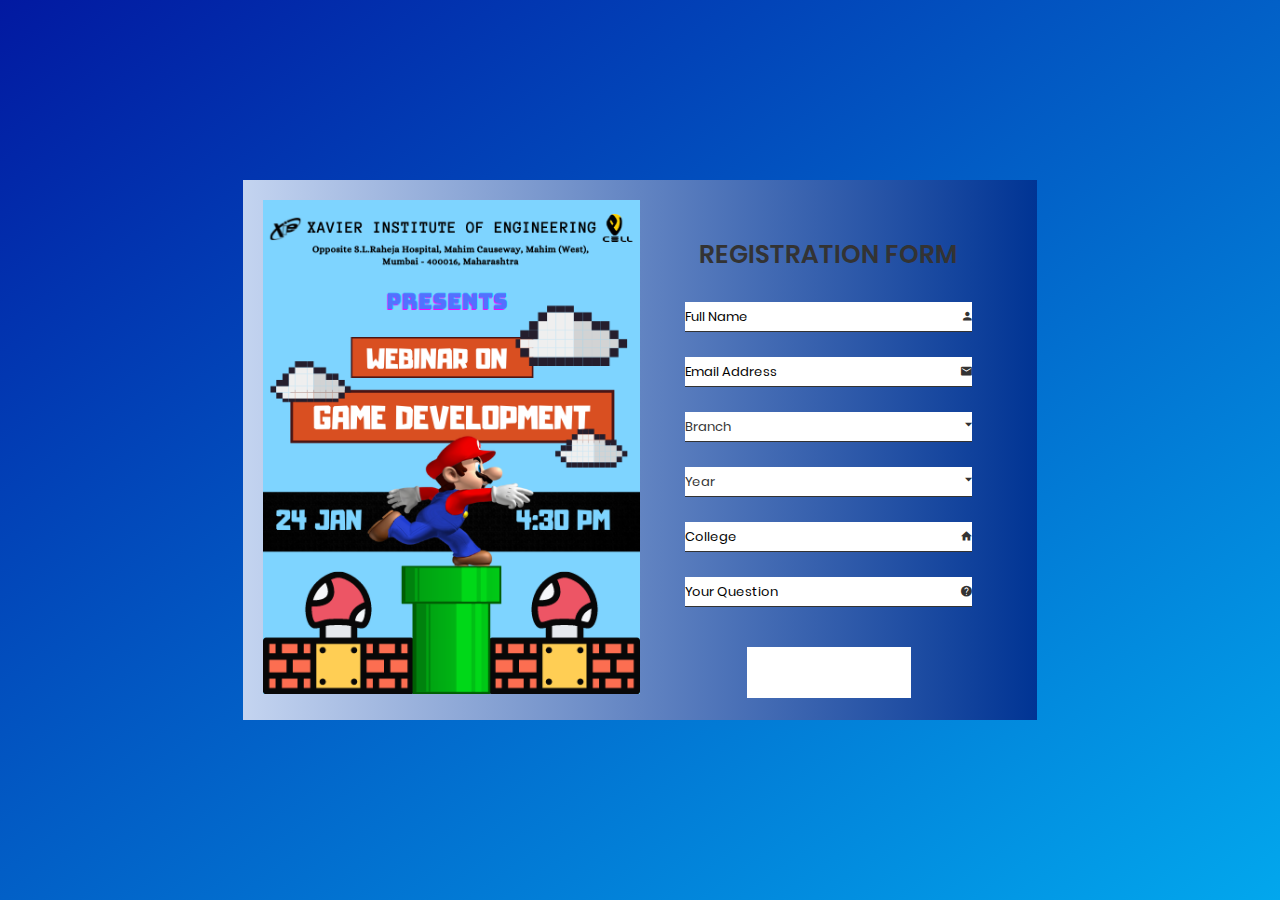
==== index.html @ beafaf87 "timeout added for register btn" ====
<!DOCTYPE html>
<html lang="en" class="dark-theme">

<head>
  <meta charset="UTF-8" />
  <meta http-equiv="X-UA-Compatible" content="IE=edge" />
  <meta name="viewport" content="width=device-width, initial-scale=1.0" />
  <meta property="og:image" content="images/fav.png" />
  <meta property="og:title" content="E-Cell" />
  <meta property="og:description"
    content="E-Cell is created with the aim of supporting students at XIE in their entrepreneurial ventures by providing resources, innovative programs and opportunities to connect with mentors and investors." />
  <title>E-Cell Registration Form</title>

  <link rel="icon" href="images/favicon.ico" sizes="16x16" type="image/png">
  <!-- Bootstrap CSS -->
  <link href="https://cdn.jsdelivr.net/npm/bootstrap@5.1.3/dist/css/bootstrap.min.css" rel="stylesheet"
    integrity="sha384-1BmE4kWBq78iYhFldvKuhfTAU6auU8tT94WrHftjDbrCEXSU1oBoqyl2QvZ6jIW3" crossorigin="anonymous" />

  <!-- CSS -->
  <link rel="stylesheet" href="fonts/material-design-iconic-font/css/material-design-iconic-font.min.css">
  <link rel="stylesheet" href="css/style.css">
</head>

<body>
  <div class="wrapper">
    <div class="inner text-light">
      <div class="image-holder justify-content-center align-content-center">
        <img src="images/registration-form-1.png" alt="xie logo">
      </div>

      <form method="POST" name="google-sheet">
        <h3>Registration Form</h3>
        <div class="form-wrapper">
          <input name="Full Name" type="text" placeholder="Full Name" class="form-control bg-box text-dark ps-2"
            required>
          <i class="zmdi zmdi-account pe-2 text-dark"></i>
        </div>
        <div class="form-wrapper">
          <input type="email" name="Email" placeholder="Email Address" class="form-control bg-box text-dark ps-2"
            required>
          <i class="zmdi zmdi-email pe-2 text-dark"></i>
        </div>
        <div class="form-wrapper">
          <select name="Branch" class="form-control form-control-sm bg-box text-dark ps-2">
            <option value="None" disabled selected>Branch</option>
            <option value="IT">Information Technology</option>
            <option value="CS">Computer Engineering</option>
            <option value="EXTC">ExTC</option>
            <option value="Mech">Mechanical</option>
            <option value="Others">Others</option>
          </select>
          <i class="zmdi zmdi-caret-down pe-2 text-dark" style="font-size: 17px"></i>
        </div>
        <div class="form-wrapper">
          <select name="Year" class="form-control form-control-sm bg-box text-dark ps-2">
            <option value="None" disabled selected>Year</option>
            <option value="FE">FE</option>
            <option value="SE">SE</option>
            <option value="TE">TE</option>
            <option value="BE">BE</option>
          </select>
          <i class="zmdi zmdi-caret-down pe-2 text-dark" style="font-size: 17px"></i>
        </div>

        <div class="form-wrapper">
          <input name="College" type="text" placeholder="College" class="form-control bg-box text-dark ps-2" required>
          <i class="zmdi zmdi-home pe-2 text-dark"></i>
        </div>
        <div class="form-wrapper">
          <input class="form-control bg-box text-dark ps-2" type="text" name="Query" placeholder="Your Question" />
          <i class="zmdi zmdi-help pe-2 text-dark"></i>
        </div>
        <button class="text-dark" type="submit" value="submit" id="submit-button" onclick="submitClicked();">Register
          <i class="zmdi zmdi-arrow-right"></i>
        </button>
      </form>

    </div>
  </div>

  <!-- Bootstrap JS -->
  <script src="https://cdn.jsdelivr.net/npm/bootstrap@5.1.3/dist/js/bootstrap.bundle.min.js"
    integrity="sha384-ka7Sk0Gln4gmtz2MlQnikT1wXgYsOg+OMhuP+IlRH9sENBO0LRn5q+8nbTov4+1p"
    crossorigin="anonymous"></script>
  <script src="https://code.jquery.com/jquery-3.6.0.js" integrity="sha256-H+K7U5CnXl1h5ywQfKtSj8PCmoN9aaq30gDh27Xc0jk="
    crossorigin="anonymous"></script>
  <script>
    function submitClicked() {
      setTimeout(function () {
        $("#submit-button").prop("disabled", true).val("Wait...");
      }, 100);

      setTimeout(function () {
        $("#submit-button").prop("disabled", false).val("Try again?");
      }, 10000);
    }
  </script>
  <script src="index.js"></script>
</body>

</html>
---- fonts/material-design-iconic-font/css/material-design-iconic-font.min.css ----
@font-face{font-family:Material-Design-Iconic-Font;src:url(../fonts/Material-Design-Iconic-Font.woff2?v=2.2.0) format('woff2'),url(../fonts/Material-Design-Iconic-Font.woff?v=2.2.0) format('woff'),url(../fonts/Material-Design-Iconic-Font.ttf?v=2.2.0) format('truetype')}.zmdi{display:inline-block;font:normal normal normal 14px/1 'Material-Design-Iconic-Font';font-size:inherit;text-rendering:auto;-webkit-font-smoothing:antialiased;-moz-osx-font-smoothing:grayscale}.zmdi-hc-lg{font-size:1.33333333em;line-height:.75em;vertical-align:-15%}.zmdi-hc-2x{font-size:2em}.zmdi-hc-3x{font-size:3em}.zmdi-hc-4x{font-size:4em}.zmdi-hc-5x{font-size:5em}.zmdi-hc-fw{width:1.28571429em;text-align:center}.zmdi-hc-ul{padding-left:0;margin-left:2.14285714em;list-style-type:none}.zmdi-hc-ul>li{position:relative}.zmdi-hc-li{position:absolute;left:-2.14285714em;width:2.14285714em;top:.14285714em;text-align:center}.zmdi-hc-li.zmdi-hc-lg{left:-1.85714286em}.zmdi-hc-border{padding:.1em .25em;border:solid .1em #9e9e9e;border-radius:2px}.zmdi-hc-border-circle{padding:.1em .25em;border:solid .1em #9e9e9e;border-radius:50%}.zmdi.pull-left{float:left;margin-right:.15em}.zmdi.pull-right{float:right;margin-left:.15em}.zmdi-hc-spin{-webkit-animation:zmdi-spin 1.5s infinite linear;animation:zmdi-spin 1.5s infinite linear}.zmdi-hc-spin-reverse{-webkit-animation:zmdi-spin-reverse 1.5s infinite linear;animation:zmdi-spin-reverse 1.5s infinite linear}@-webkit-keyframes zmdi-spin{0%{-webkit-transform:rotate(0deg);transform:rotate(0deg)}100%{-webkit-transform:rotate(359deg);transform:rotate(359deg)}}@keyframes zmdi-spin{0%{-webkit-transform:rotate(0deg);transform:rotate(0deg)}100%{-webkit-transform:rotate(359deg);transform:rotate(359deg)}}@-webkit-keyframes zmdi-spin-reverse{0%{-webkit-transform:rotate(0deg);transform:rotate(0deg)}100%{-webkit-transform:rotate(-359deg);transform:rotate(-359deg)}}@keyframes zmdi-spin-reverse{0%{-webkit-transform:rotate(0deg);transform:rotate(0deg)}100%{-webkit-transform:rotate(-359deg);transform:rotate(-359deg)}}.zmdi-hc-rotate-90{-webkit-transform:rotate(90deg);-ms-transform:rotate(90deg);transform:rotate(90deg)}.zmdi-hc-rotate-180{-webkit-transform:rotate(180deg);-ms-transform:rotate(180deg);transform:rotate(180deg)}.zmdi-hc-rotate-270{-webkit-transform:rotate(270deg);-ms-transform:rotate(270deg);transform:rotate(270deg)}.zmdi-hc-flip-horizontal{-webkit-transform:scale(-1,1);-ms-transform:scale(-1,1);transform:scale(-1,1)}.zmdi-hc-flip-vertical{-webkit-transform:scale(1,-1);-ms-transform:scale(1,-1);transform:scale(1,-1)}.zmdi-hc-stack{position:relative;display:inline-block;width:2em;height:2em;line-height:2em;vertical-align:middle}.zmdi-hc-stack-1x,.zmdi-hc-stack-2x{position:absolute;left:0;width:100%;text-align:center}.zmdi-hc-stack-1x{line-height:inherit}.zmdi-hc-stack-2x{font-size:2em}.zmdi-hc-inverse{color:#fff}.zmdi-3d-rotation:before{content:'\f101'}.zmdi-airplane-off:before{content:'\f102'}.zmdi-airplane:before{content:'\f103'}.zmdi-album:before{content:'\f104'}.zmdi-archive:before{content:'\f105'}.zmdi-assignment-account:before{content:'\f106'}.zmdi-assignment-alert:before{content:'\f107'}.zmdi-assignment-check:before{content:'\f108'}.zmdi-assignment-o:before{content:'\f109'}.zmdi-assignment-return:before{content:'\f10a'}.zmdi-assignment-returned:before{content:'\f10b'}.zmdi-assignment:before{content:'\f10c'}.zmdi-attachment-alt:before{content:'\f10d'}.zmdi-attachment:before{content:'\f10e'}.zmdi-audio:before{content:'\f10f'}.zmdi-badge-check:before{content:'\f110'}.zmdi-balance-wallet:before{content:'\f111'}.zmdi-balance:before{content:'\f112'}.zmdi-battery-alert:before{content:'\f113'}.zmdi-battery-flash:before{content:'\f114'}.zmdi-battery-unknown:before{content:'\f115'}.zmdi-battery:before{content:'\f116'}.zmdi-bike:before{content:'\f117'}.zmdi-block-alt:before{content:'\f118'}.zmdi-block:before{content:'\f119'}.zmdi-boat:before{content:'\f11a'}.zmdi-book-image:before{content:'\f11b'}.zmdi-book:before{content:'\f11c'}.zmdi-bookmark-outline:before{content:'\f11d'}.zmdi-bookmark:before{content:'\f11e'}.zmdi-brush:before{content:'\f11f'}.zmdi-bug:before{content:'\f120'}.zmdi-bus:before{content:'\f121'}.zmdi-cake:before{content:'\f122'}.zmdi-car-taxi:before{content:'\f123'}.zmdi-car-wash:before{content:'\f124'}.zmdi-car:before{content:'\f125'}.zmdi-card-giftcard:before{content:'\f126'}.zmdi-card-membership:before{content:'\f127'}.zmdi-card-travel:before{content:'\f128'}.zmdi-card:before{content:'\f129'}.zmdi-case-check:before{content:'\f12a'}.zmdi-case-download:before{content:'\f12b'}.zmdi-case-play:before{content:'\f12c'}.zmdi-case:before{content:'\f12d'}.zmdi-cast-connected:before{content:'\f12e'}.zmdi-cast:before{content:'\f12f'}.zmdi-chart-donut:before{content:'\f130'}.zmdi-chart:before{content:'\f131'}.zmdi-city-alt:before{content:'\f132'}.zmdi-city:before{content:'\f133'}.zmdi-close-circle-o:before{content:'\f134'}.zmdi-close-circle:before{content:'\f135'}.zmdi-close:before{content:'\f136'}.zmdi-cocktail:before{content:'\f137'}.zmdi-code-setting:before{content:'\f138'}.zmdi-code-smartphone:before{content:'\f139'}.zmdi-code:before{content:'\f13a'}.zmdi-coffee:before{content:'\f13b'}.zmdi-collection-bookmark:before{content:'\f13c'}.zmdi-collection-case-play:before{content:'\f13d'}.zmdi-collection-folder-image:before{content:'\f13e'}.zmdi-collection-image-o:before{content:'\f13f'}.zmdi-collection-image:before{content:'\f140'}.zmdi-collection-item-1:before{content:'\f141'}.zmdi-collection-item-2:before{content:'\f142'}.zmdi-collection-item-3:before{content:'\f143'}.zmdi-collection-item-4:before{content:'\f144'}.zmdi-collection-item-5:before{content:'\f145'}.zmdi-collection-item-6:before{content:'\f146'}.zmdi-collection-item-7:before{content:'\f147'}.zmdi-collection-item-8:before{content:'\f148'}.zmdi-collection-item-9-plus:before{content:'\f149'}.zmdi-collection-item-9:before{content:'\f14a'}.zmdi-collection-item:before{content:'\f14b'}.zmdi-collection-music:before{content:'\f14c'}.zmdi-collection-pdf:before{content:'\f14d'}.zmdi-collection-plus:before{content:'\f14e'}.zmdi-collection-speaker:before{content:'\f14f'}.zmdi-collection-text:before{content:'\f150'}.zmdi-collection-video:before{content:'\f151'}.zmdi-compass:before{content:'\f152'}.zmdi-cutlery:before{content:'\f153'}.zmdi-delete:before{content:'\f154'}.zmdi-dialpad:before{content:'\f155'}.zmdi-dns:before{content:'\f156'}.zmdi-drink:before{content:'\f157'}.zmdi-edit:before{content:'\f158'}.zmdi-email-open:before{content:'\f159'}.zmdi-email:before{content:'\f15a'}.zmdi-eye-off:before{content:'\f15b'}.zmdi-eye:before{content:'\f15c'}.zmdi-eyedropper:before{content:'\f15d'}.zmdi-favorite-outline:before{content:'\f15e'}.zmdi-favorite:before{content:'\f15f'}.zmdi-filter-list:before{content:'\f160'}.zmdi-fire:before{content:'\f161'}.zmdi-flag:before{content:'\f162'}.zmdi-flare:before{content:'\f163'}.zmdi-flash-auto:before{content:'\f164'}.zmdi-flash-off:before{content:'\f165'}.zmdi-flash:before{content:'\f166'}.zmdi-flip:before{content:'\f167'}.zmdi-flower-alt:before{content:'\f168'}.zmdi-flower:before{content:'\f169'}.zmdi-font:before{content:'\f16a'}.zmdi-fullscreen-alt:before{content:'\f16b'}.zmdi-fullscreen-exit:before{content:'\f16c'}.zmdi-fullscreen:before{content:'\f16d'}.zmdi-functions:before{content:'\f16e'}.zmdi-gas-station:before{content:'\f16f'}.zmdi-gesture:before{content:'\f170'}.zmdi-globe-alt:before{content:'\f171'}.zmdi-globe-lock:before{content:'\f172'}.zmdi-globe:before{content:'\f173'}.zmdi-graduation-cap:before{content:'\f174'}.zmdi-home:before{content:'\f175'}.zmdi-hospital-alt:before{content:'\f176'}.zmdi-hospital:before{content:'\f177'}.zmdi-hotel:before{content:'\f178'}.zmdi-hourglass-alt:before{content:'\f179'}.zmdi-hourglass-outline:before{content:'\f17a'}.zmdi-hourglass:before{content:'\f17b'}.zmdi-http:before{content:'\f17c'}.zmdi-image-alt:before{content:'\f17d'}.zmdi-image-o:before{content:'\f17e'}.zmdi-image:before{content:'\f17f'}.zmdi-inbox:before{content:'\f180'}.zmdi-invert-colors-off:before{content:'\f181'}.zmdi-invert-colors:before{content:'\f182'}.zmdi-key:before{content:'\f183'}.zmdi-label-alt-outline:before{content:'\f184'}.zmdi-label-alt:before{content:'\f185'}.zmdi-label-heart:before{content:'\f186'}.zmdi-label:before{content:'\f187'}.zmdi-labels:before{content:'\f188'}.zmdi-lamp:before{content:'\f189'}.zmdi-landscape:before{content:'\f18a'}.zmdi-layers-off:before{content:'\f18b'}.zmdi-layers:before{content:'\f18c'}.zmdi-library:before{content:'\f18d'}.zmdi-link:before{content:'\f18e'}.zmdi-lock-open:before{content:'\f18f'}.zmdi-lock-outline:before{content:'\f190'}.zmdi-lock:before{content:'\f191'}.zmdi-mail-reply-all:before{content:'\f192'}.zmdi-mail-reply:before{content:'\f193'}.zmdi-mail-send:before{content:'\f194'}.zmdi-mall:before{content:'\f195'}.zmdi-map:before{content:'\f196'}.zmdi-menu:before{content:'\f197'}.zmdi-money-box:before{content:'\f198'}.zmdi-money-off:before{content:'\f199'}.zmdi-money:before{content:'\f19a'}.zmdi-more-vert:before{content:'\f19b'}.zmdi-more:before{content:'\f19c'}.zmdi-movie-alt:before{content:'\f19d'}.zmdi-movie:before{content:'\f19e'}.zmdi-nature-people:before{content:'\f19f'}.zmdi-nature:before{content:'\f1a0'}.zmdi-navigation:before{content:'\f1a1'}.zmdi-open-in-browser:before{content:'\f1a2'}.zmdi-open-in-new:before{content:'\f1a3'}.zmdi-palette:before{content:'\f1a4'}.zmdi-parking:before{content:'\f1a5'}.zmdi-pin-account:before{content:'\f1a6'}.zmdi-pin-assistant:before{content:'\f1a7'}.zmdi-pin-drop:before{content:'\f1a8'}.zmdi-pin-help:before{content:'\f1a9'}.zmdi-pin-off:before{content:'\f1aa'}.zmdi-pin:before{content:'\f1ab'}.zmdi-pizza:before{content:'\f1ac'}.zmdi-plaster:before{content:'\f1ad'}.zmdi-power-setting:before{content:'\f1ae'}.zmdi-power:before{content:'\f1af'}.zmdi-print:before{content:'\f1b0'}.zmdi-puzzle-piece:before{content:'\f1b1'}.zmdi-quote:before{content:'\f1b2'}.zmdi-railway:before{content:'\f1b3'}.zmdi-receipt:before{content:'\f1b4'}.zmdi-refresh-alt:before{content:'\f1b5'}.zmdi-refresh-sync-alert:before{content:'\f1b6'}.zmdi-refresh-sync-off:before{content:'\f1b7'}.zmdi-refresh-sync:before{content:'\f1b8'}.zmdi-refresh:before{content:'\f1b9'}.zmdi-roller:before{content:'\f1ba'}.zmdi-ruler:before{content:'\f1bb'}.zmdi-scissors:before{content:'\f1bc'}.zmdi-screen-rotation-lock:before{content:'\f1bd'}.zmdi-screen-rotation:before{content:'\f1be'}.zmdi-search-for:before{content:'\f1bf'}.zmdi-search-in-file:before{content:'\f1c0'}.zmdi-search-in-page:before{content:'\f1c1'}.zmdi-search-replace:before{content:'\f1c2'}.zmdi-search:before{content:'\f1c3'}.zmdi-seat:before{content:'\f1c4'}.zmdi-settings-square:before{content:'\f1c5'}.zmdi-settings:before{content:'\f1c6'}.zmdi-shield-check:before{content:'\f1c7'}.zmdi-shield-security:before{content:'\f1c8'}.zmdi-shopping-basket:before{content:'\f1c9'}.zmdi-shopping-cart-plus:before{content:'\f1ca'}.zmdi-shopping-cart:before{content:'\f1cb'}.zmdi-sign-in:before{content:'\f1cc'}.zmdi-sort-amount-asc:before{content:'\f1cd'}.zmdi-sort-amount-desc:before{content:'\f1ce'}.zmdi-sort-asc:before{content:'\f1cf'}.zmdi-sort-desc:before{content:'\f1d0'}.zmdi-spellcheck:before{content:'\f1d1'}.zmdi-storage:before{content:'\f1d2'}.zmdi-store-24:before{content:'\f1d3'}.zmdi-store:before{content:'\f1d4'}.zmdi-subway:before{content:'\f1d5'}.zmdi-sun:before{content:'\f1d6'}.zmdi-tab-unselected:before{content:'\f1d7'}.zmdi-tab:before{content:'\f1d8'}.zmdi-tag-close:before{content:'\f1d9'}.zmdi-tag-more:before{content:'\f1da'}.zmdi-tag:before{content:'\f1db'}.zmdi-thumb-down:before{content:'\f1dc'}.zmdi-thumb-up-down:before{content:'\f1dd'}.zmdi-thumb-up:before{content:'\f1de'}.zmdi-ticket-star:before{content:'\f1df'}.zmdi-toll:before{content:'\f1e0'}.zmdi-toys:before{content:'\f1e1'}.zmdi-traffic:before{content:'\f1e2'}.zmdi-translate:before{content:'\f1e3'}.zmdi-triangle-down:before{content:'\f1e4'}.zmdi-triangle-up:before{content:'\f1e5'}.zmdi-truck:before{content:'\f1e6'}.zmdi-turning-sign:before{content:'\f1e7'}.zmdi-wallpaper:before{content:'\f1e8'}.zmdi-washing-machine:before{content:'\f1e9'}.zmdi-window-maximize:before{content:'\f1ea'}.zmdi-window-minimize:before{content:'\f1eb'}.zmdi-window-restore:before{content:'\f1ec'}.zmdi-wrench:before{content:'\f1ed'}.zmdi-zoom-in:before{content:'\f1ee'}.zmdi-zoom-out:before{content:'\f1ef'}.zmdi-alert-circle-o:before{content:'\f1f0'}.zmdi-alert-circle:before{content:'\f1f1'}.zmdi-alert-octagon:before{content:'\f1f2'}.zmdi-alert-polygon:before{content:'\f1f3'}.zmdi-alert-triangle:before{content:'\f1f4'}.zmdi-help-outline:before{content:'\f1f5'}.zmdi-help:before{content:'\f1f6'}.zmdi-info-outline:before{content:'\f1f7'}.zmdi-info:before{content:'\f1f8'}.zmdi-notifications-active:before{content:'\f1f9'}.zmdi-notifications-add:before{content:'\f1fa'}.zmdi-notifications-none:before{content:'\f1fb'}.zmdi-notifications-off:before{content:'\f1fc'}.zmdi-notifications-paused:before{content:'\f1fd'}.zmdi-notifications:before{content:'\f1fe'}.zmdi-account-add:before{content:'\f1ff'}.zmdi-account-box-mail:before{content:'\f200'}.zmdi-account-box-o:before{content:'\f201'}.zmdi-account-box-phone:before{content:'\f202'}.zmdi-account-box:before{content:'\f203'}.zmdi-account-calendar:before{content:'\f204'}.zmdi-account-circle:before{content:'\f205'}.zmdi-account-o:before{content:'\f206'}.zmdi-account:before{content:'\f207'}.zmdi-accounts-add:before{content:'\f208'}.zmdi-accounts-alt:before{content:'\f209'}.zmdi-accounts-list-alt:before{content:'\f20a'}.zmdi-accounts-list:before{content:'\f20b'}.zmdi-accounts-outline:before{content:'\f20c'}.zmdi-accounts:before{content:'\f20d'}.zmdi-face:before{content:'\f20e'}.zmdi-female:before{content:'\f20f'}.zmdi-male-alt:before{content:'\f210'}.zmdi-male-female:before{content:'\f211'}.zmdi-male:before{content:'\f212'}.zmdi-mood-bad:before{content:'\f213'}.zmdi-mood:before{content:'\f214'}.zmdi-run:before{content:'\f215'}.zmdi-walk:before{content:'\f216'}.zmdi-cloud-box:before{content:'\f217'}.zmdi-cloud-circle:before{content:'\f218'}.zmdi-cloud-done:before{content:'\f219'}.zmdi-cloud-download:before{content:'\f21a'}.zmdi-cloud-off:before{content:'\f21b'}.zmdi-cloud-outline-alt:before{content:'\f21c'}.zmdi-cloud-outline:before{content:'\f21d'}.zmdi-cloud-upload:before{content:'\f21e'}.zmdi-cloud:before{content:'\f21f'}.zmdi-download:before{content:'\f220'}.zmdi-file-plus:before{content:'\f221'}.zmdi-file-text:before{content:'\f222'}.zmdi-file:before{content:'\f223'}.zmdi-folder-outline:before{content:'\f224'}.zmdi-folder-person:before{content:'\f225'}.zmdi-folder-star-alt:before{content:'\f226'}.zmdi-folder-star:before{content:'\f227'}.zmdi-folder:before{content:'\f228'}.zmdi-gif:before{content:'\f229'}.zmdi-upload:before{content:'\f22a'}.zmdi-border-all:before{content:'\f22b'}.zmdi-border-bottom:before{content:'\f22c'}.zmdi-border-clear:before{content:'\f22d'}.zmdi-border-color:before{content:'\f22e'}.zmdi-border-horizontal:before{content:'\f22f'}.zmdi-border-inner:before{content:'\f230'}.zmdi-border-left:before{content:'\f231'}.zmdi-border-outer:before{content:'\f232'}.zmdi-border-right:before{content:'\f233'}.zmdi-border-style:before{content:'\f234'}.zmdi-border-top:before{content:'\f235'}.zmdi-border-vertical:before{content:'\f236'}.zmdi-copy:before{content:'\f237'}.zmdi-crop:before{content:'\f238'}.zmdi-format-align-center:before{content:'\f239'}.zmdi-format-align-justify:before{content:'\f23a'}.zmdi-format-align-left:before{content:'\f23b'}.zmdi-format-align-right:before{content:'\f23c'}.zmdi-format-bold:before{content:'\f23d'}.zmdi-format-clear-all:before{content:'\f23e'}.zmdi-format-clear:before{content:'\f23f'}.zmdi-format-color-fill:before{content:'\f240'}.zmdi-format-color-reset:before{content:'\f241'}.zmdi-format-color-text:before{content:'\f242'}.zmdi-format-indent-decrease:before{content:'\f243'}.zmdi-format-indent-increase:before{content:'\f244'}.zmdi-format-italic:before{content:'\f245'}.zmdi-format-line-spacing:before{content:'\f246'}.zmdi-format-list-bulleted:before{content:'\f247'}.zmdi-format-list-numbered:before{content:'\f248'}.zmdi-format-ltr:before{content:'\f249'}.zmdi-format-rtl:before{content:'\f24a'}.zmdi-format-size:before{content:'\f24b'}.zmdi-format-strikethrough-s:before{content:'\f24c'}.zmdi-format-strikethrough:before{content:'\f24d'}.zmdi-format-subject:before{content:'\f24e'}.zmdi-format-underlined:before{content:'\f24f'}.zmdi-format-valign-bottom:before{content:'\f250'}.zmdi-format-valign-center:before{content:'\f251'}.zmdi-format-valign-top:before{content:'\f252'}.zmdi-redo:before{content:'\f253'}.zmdi-select-all:before{content:'\f254'}.zmdi-space-bar:before{content:'\f255'}.zmdi-text-format:before{content:'\f256'}.zmdi-transform:before{content:'\f257'}.zmdi-undo:before{content:'\f258'}.zmdi-wrap-text:before{content:'\f259'}.zmdi-comment-alert:before{content:'\f25a'}.zmdi-comment-alt-text:before{content:'\f25b'}.zmdi-comment-alt:before{content:'\f25c'}.zmdi-comment-edit:before{content:'\f25d'}.zmdi-comment-image:before{content:'\f25e'}.zmdi-comment-list:before{content:'\f25f'}.zmdi-comment-more:before{content:'\f260'}.zmdi-comment-outline:before{content:'\f261'}.zmdi-comment-text-alt:before{content:'\f262'}.zmdi-comment-text:before{content:'\f263'}.zmdi-comment-video:before{content:'\f264'}.zmdi-comment:before{content:'\f265'}.zmdi-comments:before{content:'\f266'}.zmdi-check-all:before{content:'\f267'}.zmdi-check-circle-u:before{content:'\f268'}.zmdi-check-circle:before{content:'\f269'}.zmdi-check-square:before{content:'\f26a'}.zmdi-check:before{content:'\f26b'}.zmdi-circle-o:before{content:'\f26c'}.zmdi-circle:before{content:'\f26d'}.zmdi-dot-circle-alt:before{content:'\f26e'}.zmdi-dot-circle:before{content:'\f26f'}.zmdi-minus-circle-outline:before{content:'\f270'}.zmdi-minus-circle:before{content:'\f271'}.zmdi-minus-square:before{content:'\f272'}.zmdi-minus:before{content:'\f273'}.zmdi-plus-circle-o-duplicate:before{content:'\f274'}.zmdi-plus-circle-o:before{content:'\f275'}.zmdi-plus-circle:before{content:'\f276'}.zmdi-plus-square:before{content:'\f277'}.zmdi-plus:before{content:'\f278'}.zmdi-square-o:before{content:'\f279'}.zmdi-star-circle:before{content:'\f27a'}.zmdi-star-half:before{content:'\f27b'}.zmdi-star-outline:before{content:'\f27c'}.zmdi-star:before{content:'\f27d'}.zmdi-bluetooth-connected:before{content:'\f27e'}.zmdi-bluetooth-off:before{content:'\f27f'}.zmdi-bluetooth-search:before{content:'\f280'}.zmdi-bluetooth-setting:before{content:'\f281'}.zmdi-bluetooth:before{content:'\f282'}.zmdi-camera-add:before{content:'\f283'}.zmdi-camera-alt:before{content:'\f284'}.zmdi-camera-bw:before{content:'\f285'}.zmdi-camera-front:before{content:'\f286'}.zmdi-camera-mic:before{content:'\f287'}.zmdi-camera-party-mode:before{content:'\f288'}.zmdi-camera-rear:before{content:'\f289'}.zmdi-camera-roll:before{content:'\f28a'}.zmdi-camera-switch:before{content:'\f28b'}.zmdi-camera:before{content:'\f28c'}.zmdi-card-alert:before{content:'\f28d'}.zmdi-card-off:before{content:'\f28e'}.zmdi-card-sd:before{content:'\f28f'}.zmdi-card-sim:before{content:'\f290'}.zmdi-desktop-mac:before{content:'\f291'}.zmdi-desktop-windows:before{content:'\f292'}.zmdi-device-hub:before{content:'\f293'}.zmdi-devices-off:before{content:'\f294'}.zmdi-devices:before{content:'\f295'}.zmdi-dock:before{content:'\f296'}.zmdi-floppy:before{content:'\f297'}.zmdi-gamepad:before{content:'\f298'}.zmdi-gps-dot:before{content:'\f299'}.zmdi-gps-off:before{content:'\f29a'}.zmdi-gps:before{content:'\f29b'}.zmdi-headset-mic:before{content:'\f29c'}.zmdi-headset:before{content:'\f29d'}.zmdi-input-antenna:before{content:'\f29e'}.zmdi-input-composite:before{content:'\f29f'}.zmdi-input-hdmi:before{content:'\f2a0'}.zmdi-input-power:before{content:'\f2a1'}.zmdi-input-svideo:before{content:'\f2a2'}.zmdi-keyboard-hide:before{content:'\f2a3'}.zmdi-keyboard:before{content:'\f2a4'}.zmdi-laptop-chromebook:before{content:'\f2a5'}.zmdi-laptop-mac:before{content:'\f2a6'}.zmdi-laptop:before{content:'\f2a7'}.zmdi-mic-off:before{content:'\f2a8'}.zmdi-mic-outline:before{content:'\f2a9'}.zmdi-mic-setting:before{content:'\f2aa'}.zmdi-mic:before{content:'\f2ab'}.zmdi-mouse:before{content:'\f2ac'}.zmdi-network-alert:before{content:'\f2ad'}.zmdi-network-locked:before{content:'\f2ae'}.zmdi-network-off:before{content:'\f2af'}.zmdi-network-outline:before{content:'\f2b0'}.zmdi-network-setting:before{content:'\f2b1'}.zmdi-network:before{content:'\f2b2'}.zmdi-phone-bluetooth:before{content:'\f2b3'}.zmdi-phone-end:before{content:'\f2b4'}.zmdi-phone-forwarded:before{content:'\f2b5'}.zmdi-phone-in-talk:before{content:'\f2b6'}.zmdi-phone-locked:before{content:'\f2b7'}.zmdi-phone-missed:before{content:'\f2b8'}.zmdi-phone-msg:before{content:'\f2b9'}.zmdi-phone-paused:before{content:'\f2ba'}.zmdi-phone-ring:before{content:'\f2bb'}.zmdi-phone-setting:before{content:'\f2bc'}.zmdi-phone-sip:before{content:'\f2bd'}.zmdi-phone:before{content:'\f2be'}.zmdi-portable-wifi-changes:before{content:'\f2bf'}.zmdi-portable-wifi-off:before{content:'\f2c0'}.zmdi-portable-wifi:before{content:'\f2c1'}.zmdi-radio:before{content:'\f2c2'}.zmdi-reader:before{content:'\f2c3'}.zmdi-remote-control-alt:before{content:'\f2c4'}.zmdi-remote-control:before{content:'\f2c5'}.zmdi-router:before{content:'\f2c6'}.zmdi-scanner:before{content:'\f2c7'}.zmdi-smartphone-android:before{content:'\f2c8'}.zmdi-smartphone-download:before{content:'\f2c9'}.zmdi-smartphone-erase:before{content:'\f2ca'}.zmdi-smartphone-info:before{content:'\f2cb'}.zmdi-smartphone-iphone:before{content:'\f2cc'}.zmdi-smartphone-landscape-lock:before{content:'\f2cd'}.zmdi-smartphone-landscape:before{content:'\f2ce'}.zmdi-smartphone-lock:before{content:'\f2cf'}.zmdi-smartphone-portrait-lock:before{content:'\f2d0'}.zmdi-smartphone-ring:before{content:'\f2d1'}.zmdi-smartphone-setting:before{content:'\f2d2'}.zmdi-smartphone-setup:before{content:'\f2d3'}.zmdi-smartphone:before{content:'\f2d4'}.zmdi-speaker:before{content:'\f2d5'}.zmdi-tablet-android:before{content:'\f2d6'}.zmdi-tablet-mac:before{content:'\f2d7'}.zmdi-tablet:before{content:'\f2d8'}.zmdi-tv-alt-play:before{content:'\f2d9'}.zmdi-tv-list:before{content:'\f2da'}.zmdi-tv-play:before{content:'\f2db'}.zmdi-tv:before{content:'\f2dc'}.zmdi-usb:before{content:'\f2dd'}.zmdi-videocam-off:before{content:'\f2de'}.zmdi-videocam-switch:before{content:'\f2df'}.zmdi-videocam:before{content:'\f2e0'}.zmdi-watch:before{content:'\f2e1'}.zmdi-wifi-alt-2:before{content:'\f2e2'}.zmdi-wifi-alt:before{content:'\f2e3'}.zmdi-wifi-info:before{content:'\f2e4'}.zmdi-wifi-lock:before{content:'\f2e5'}.zmdi-wifi-off:before{content:'\f2e6'}.zmdi-wifi-outline:before{content:'\f2e7'}.zmdi-wifi:before{content:'\f2e8'}.zmdi-arrow-left-bottom:before{content:'\f2e9'}.zmdi-arrow-left:before{content:'\f2ea'}.zmdi-arrow-merge:before{content:'\f2eb'}.zmdi-arrow-missed:before{content:'\f2ec'}.zmdi-arrow-right-top:before{content:'\f2ed'}.zmdi-arrow-right:before{content:'\f2ee'}.zmdi-arrow-split:before{content:'\f2ef'}.zmdi-arrows:before{content:'\f2f0'}.zmdi-caret-down-circle:before{content:'\f2f1'}.zmdi-caret-down:before{content:'\f2f2'}.zmdi-caret-left-circle:before{content:'\f2f3'}.zmdi-caret-left:before{content:'\f2f4'}.zmdi-caret-right-circle:before{content:'\f2f5'}.zmdi-caret-right:before{content:'\f2f6'}.zmdi-caret-up-circle:before{content:'\f2f7'}.zmdi-caret-up:before{content:'\f2f8'}.zmdi-chevron-down:before{content:'\f2f9'}.zmdi-chevron-left:before{content:'\f2fa'}.zmdi-chevron-right:before{content:'\f2fb'}.zmdi-chevron-up:before{content:'\f2fc'}.zmdi-forward:before{content:'\f2fd'}.zmdi-long-arrow-down:before{content:'\f2fe'}.zmdi-long-arrow-left:before{content:'\f2ff'}.zmdi-long-arrow-return:before{content:'\f300'}.zmdi-long-arrow-right:before{content:'\f301'}.zmdi-long-arrow-tab:before{content:'\f302'}.zmdi-long-arrow-up:before{content:'\f303'}.zmdi-rotate-ccw:before{content:'\f304'}.zmdi-rotate-cw:before{content:'\f305'}.zmdi-rotate-left:before{content:'\f306'}.zmdi-rotate-right:before{content:'\f307'}.zmdi-square-down:before{content:'\f308'}.zmdi-square-right:before{content:'\f309'}.zmdi-swap-alt:before{content:'\f30a'}.zmdi-swap-vertical-circle:before{content:'\f30b'}.zmdi-swap-vertical:before{content:'\f30c'}.zmdi-swap:before{content:'\f30d'}.zmdi-trending-down:before{content:'\f30e'}.zmdi-trending-flat:before{content:'\f30f'}.zmdi-trending-up:before{content:'\f310'}.zmdi-unfold-less:before{content:'\f311'}.zmdi-unfold-more:before{content:'\f312'}.zmdi-apps:before{content:'\f313'}.zmdi-grid-off:before{content:'\f314'}.zmdi-grid:before{content:'\f315'}.zmdi-view-agenda:before{content:'\f316'}.zmdi-view-array:before{content:'\f317'}.zmdi-view-carousel:before{content:'\f318'}.zmdi-view-column:before{content:'\f319'}.zmdi-view-comfy:before{content:'\f31a'}.zmdi-view-compact:before{content:'\f31b'}.zmdi-view-dashboard:before{content:'\f31c'}.zmdi-view-day:before{content:'\f31d'}.zmdi-view-headline:before{content:'\f31e'}.zmdi-view-list-alt:before{content:'\f31f'}.zmdi-view-list:before{content:'\f320'}.zmdi-view-module:before{content:'\f321'}.zmdi-view-quilt:before{content:'\f322'}.zmdi-view-stream:before{content:'\f323'}.zmdi-view-subtitles:before{content:'\f324'}.zmdi-view-toc:before{content:'\f325'}.zmdi-view-web:before{content:'\f326'}.zmdi-view-week:before{content:'\f327'}.zmdi-widgets:before{content:'\f328'}.zmdi-alarm-check:before{content:'\f329'}.zmdi-alarm-off:before{content:'\f32a'}.zmdi-alarm-plus:before{content:'\f32b'}.zmdi-alarm-snooze:before{content:'\f32c'}.zmdi-alarm:before{content:'\f32d'}.zmdi-calendar-alt:before{content:'\f32e'}.zmdi-calendar-check:before{content:'\f32f'}.zmdi-calendar-close:before{content:'\f330'}.zmdi-calendar-note:before{content:'\f331'}.zmdi-calendar:before{content:'\f332'}.zmdi-time-countdown:before{content:'\f333'}.zmdi-time-interval:before{content:'\f334'}.zmdi-time-restore-setting:before{content:'\f335'}.zmdi-time-restore:before{content:'\f336'}.zmdi-time:before{content:'\f337'}.zmdi-timer-off:before{content:'\f338'}.zmdi-timer:before{content:'\f339'}.zmdi-android-alt:before{content:'\f33a'}.zmdi-android:before{content:'\f33b'}.zmdi-apple:before{content:'\f33c'}.zmdi-behance:before{content:'\f33d'}.zmdi-codepen:before{content:'\f33e'}.zmdi-dribbble:before{content:'\f33f'}.zmdi-dropbox:before{content:'\f340'}.zmdi-evernote:before{content:'\f341'}.zmdi-facebook-box:before{content:'\f342'}.zmdi-facebook:before{content:'\f343'}.zmdi-github-box:before{content:'\f344'}.zmdi-github:before{content:'\f345'}.zmdi-google-drive:before{content:'\f346'}.zmdi-google-earth:before{content:'\f347'}.zmdi-google-glass:before{content:'\f348'}.zmdi-google-maps:before{content:'\f349'}.zmdi-google-pages:before{content:'\f34a'}.zmdi-google-play:before{content:'\f34b'}.zmdi-google-plus-box:before{content:'\f34c'}.zmdi-google-plus:before{content:'\f34d'}.zmdi-google:before{content:'\f34e'}.zmdi-instagram:before{content:'\f34f'}.zmdi-language-css3:before{content:'\f350'}.zmdi-language-html5:before{content:'\f351'}.zmdi-language-javascript:before{content:'\f352'}.zmdi-language-python-alt:before{content:'\f353'}.zmdi-language-python:before{content:'\f354'}.zmdi-lastfm:before{content:'\f355'}.zmdi-linkedin-box:before{content:'\f356'}.zmdi-paypal:before{content:'\f357'}.zmdi-pinterest-box:before{content:'\f358'}.zmdi-pocket:before{content:'\f359'}.zmdi-polymer:before{content:'\f35a'}.zmdi-share:before{content:'\f35b'}.zmdi-stackoverflow:before{content:'\f35c'}.zmdi-steam-square:before{content:'\f35d'}.zmdi-steam:before{content:'\f35e'}.zmdi-twitter-box:before{content:'\f35f'}.zmdi-twitter:before{content:'\f360'}.zmdi-vk:before{content:'\f361'}.zmdi-wikipedia:before{content:'\f362'}.zmdi-windows:before{content:'\f363'}.zmdi-aspect-ratio-alt:before{content:'\f364'}.zmdi-aspect-ratio:before{content:'\f365'}.zmdi-blur-circular:before{content:'\f366'}.zmdi-blur-linear:before{content:'\f367'}.zmdi-blur-off:before{content:'\f368'}.zmdi-blur:before{content:'\f369'}.zmdi-brightness-2:before{content:'\f36a'}.zmdi-brightness-3:before{content:'\f36b'}.zmdi-brightness-4:before{content:'\f36c'}.zmdi-brightness-5:before{content:'\f36d'}.zmdi-brightness-6:before{content:'\f36e'}.zmdi-brightness-7:before{content:'\f36f'}.zmdi-brightness-auto:before{content:'\f370'}.zmdi-brightness-setting:before{content:'\f371'}.zmdi-broken-image:before{content:'\f372'}.zmdi-center-focus-strong:before{content:'\f373'}.zmdi-center-focus-weak:before{content:'\f374'}.zmdi-compare:before{content:'\f375'}.zmdi-crop-16-9:before{content:'\f376'}.zmdi-crop-3-2:before{content:'\f377'}.zmdi-crop-5-4:before{content:'\f378'}.zmdi-crop-7-5:before{content:'\f379'}.zmdi-crop-din:before{content:'\f37a'}.zmdi-crop-free:before{content:'\f37b'}.zmdi-crop-landscape:before{content:'\f37c'}.zmdi-crop-portrait:before{content:'\f37d'}.zmdi-crop-square:before{content:'\f37e'}.zmdi-exposure-alt:before{content:'\f37f'}.zmdi-exposure:before{content:'\f380'}.zmdi-filter-b-and-w:before{content:'\f381'}.zmdi-filter-center-focus:before{content:'\f382'}.zmdi-filter-frames:before{content:'\f383'}.zmdi-filter-tilt-shift:before{content:'\f384'}.zmdi-gradient:before{content:'\f385'}.zmdi-grain:before{content:'\f386'}.zmdi-graphic-eq:before{content:'\f387'}.zmdi-hdr-off:before{content:'\f388'}.zmdi-hdr-strong:before{content:'\f389'}.zmdi-hdr-weak:before{content:'\f38a'}.zmdi-hdr:before{content:'\f38b'}.zmdi-iridescent:before{content:'\f38c'}.zmdi-leak-off:before{content:'\f38d'}.zmdi-leak:before{content:'\f38e'}.zmdi-looks:before{content:'\f38f'}.zmdi-loupe:before{content:'\f390'}.zmdi-panorama-horizontal:before{content:'\f391'}.zmdi-panorama-vertical:before{content:'\f392'}.zmdi-panorama-wide-angle:before{content:'\f393'}.zmdi-photo-size-select-large:before{content:'\f394'}.zmdi-photo-size-select-small:before{content:'\f395'}.zmdi-picture-in-picture:before{content:'\f396'}.zmdi-slideshow:before{content:'\f397'}.zmdi-texture:before{content:'\f398'}.zmdi-tonality:before{content:'\f399'}.zmdi-vignette:before{content:'\f39a'}.zmdi-wb-auto:before{content:'\f39b'}.zmdi-eject-alt:before{content:'\f39c'}.zmdi-eject:before{content:'\f39d'}.zmdi-equalizer:before{content:'\f39e'}.zmdi-fast-forward:before{content:'\f39f'}.zmdi-fast-rewind:before{content:'\f3a0'}.zmdi-forward-10:before{content:'\f3a1'}.zmdi-forward-30:before{content:'\f3a2'}.zmdi-forward-5:before{content:'\f3a3'}.zmdi-hearing:before{content:'\f3a4'}.zmdi-pause-circle-outline:before{content:'\f3a5'}.zmdi-pause-circle:before{content:'\f3a6'}.zmdi-pause:before{content:'\f3a7'}.zmdi-play-circle-outline:before{content:'\f3a8'}.zmdi-play-circle:before{content:'\f3a9'}.zmdi-play:before{content:'\f3aa'}.zmdi-playlist-audio:before{content:'\f3ab'}.zmdi-playlist-plus:before{content:'\f3ac'}.zmdi-repeat-one:before{content:'\f3ad'}.zmdi-repeat:before{content:'\f3ae'}.zmdi-replay-10:before{content:'\f3af'}.zmdi-replay-30:before{content:'\f3b0'}.zmdi-replay-5:before{content:'\f3b1'}.zmdi-replay:before{content:'\f3b2'}.zmdi-shuffle:before{content:'\f3b3'}.zmdi-skip-next:before{content:'\f3b4'}.zmdi-skip-previous:before{content:'\f3b5'}.zmdi-stop:before{content:'\f3b6'}.zmdi-surround-sound:before{content:'\f3b7'}.zmdi-tune:before{content:'\f3b8'}.zmdi-volume-down:before{content:'\f3b9'}.zmdi-volume-mute:before{content:'\f3ba'}.zmdi-volume-off:before{content:'\f3bb'}.zmdi-volume-up:before{content:'\f3bc'}.zmdi-n-1-square:before{content:'\f3bd'}.zmdi-n-2-square:before{content:'\f3be'}.zmdi-n-3-square:before{content:'\f3bf'}.zmdi-n-4-square:before{content:'\f3c0'}.zmdi-n-5-square:before{content:'\f3c1'}.zmdi-n-6-square:before{content:'\f3c2'}.zmdi-neg-1:before{content:'\f3c3'}.zmdi-neg-2:before{content:'\f3c4'}.zmdi-plus-1:before{content:'\f3c5'}.zmdi-plus-2:before{content:'\f3c6'}.zmdi-sec-10:before{content:'\f3c7'}.zmdi-sec-3:before{content:'\f3c8'}.zmdi-zero:before{content:'\f3c9'}.zmdi-airline-seat-flat-angled:before{content:'\f3ca'}.zmdi-airline-seat-flat:before{content:'\f3cb'}.zmdi-airline-seat-individual-suite:before{content:'\f3cc'}.zmdi-airline-seat-legroom-extra:before{content:'\f3cd'}.zmdi-airline-seat-legroom-normal:before{content:'\f3ce'}.zmdi-airline-seat-legroom-reduced:before{content:'\f3cf'}.zmdi-airline-seat-recline-extra:before{content:'\f3d0'}.zmdi-airline-seat-recline-normal:before{content:'\f3d1'}.zmdi-airplay:before{content:'\f3d2'}.zmdi-closed-caption:before{content:'\f3d3'}.zmdi-confirmation-number:before{content:'\f3d4'}.zmdi-developer-board:before{content:'\f3d5'}.zmdi-disc-full:before{content:'\f3d6'}.zmdi-explicit:before{content:'\f3d7'}.zmdi-flight-land:before{content:'\f3d8'}.zmdi-flight-takeoff:before{content:'\f3d9'}.zmdi-flip-to-back:before{content:'\f3da'}.zmdi-flip-to-front:before{content:'\f3db'}.zmdi-group-work:before{content:'\f3dc'}.zmdi-hd:before{content:'\f3dd'}.zmdi-hq:before{content:'\f3de'}.zmdi-markunread-mailbox:before{content:'\f3df'}.zmdi-memory:before{content:'\f3e0'}.zmdi-nfc:before{content:'\f3e1'}.zmdi-play-for-work:before{content:'\f3e2'}.zmdi-power-input:before{content:'\f3e3'}.zmdi-present-to-all:before{content:'\f3e4'}.zmdi-satellite:before{content:'\f3e5'}.zmdi-tap-and-play:before{content:'\f3e6'}.zmdi-vibration:before{content:'\f3e7'}.zmdi-voicemail:before{content:'\f3e8'}.zmdi-group:before{content:'\f3e9'}.zmdi-rss:before{content:'\f3ea'}.zmdi-shape:before{content:'\f3eb'}.zmdi-spinner:before{content:'\f3ec'}.zmdi-ungroup:before{content:'\f3ed'}.zmdi-500px:before{content:'\f3ee'}.zmdi-8tracks:before{content:'\f3ef'}.zmdi-amazon:before{content:'\f3f0'}.zmdi-blogger:before{content:'\f3f1'}.zmdi-delicious:before{content:'\f3f2'}.zmdi-disqus:before{content:'\f3f3'}.zmdi-flattr:before{content:'\f3f4'}.zmdi-flickr:before{content:'\f3f5'}.zmdi-github-alt:before{content:'\f3f6'}.zmdi-google-old:before{content:'\f3f7'}.zmdi-linkedin:before{content:'\f3f8'}.zmdi-odnoklassniki:before{content:'\f3f9'}.zmdi-outlook:before{content:'\f3fa'}.zmdi-paypal-alt:before{content:'\f3fb'}.zmdi-pinterest:before{content:'\f3fc'}.zmdi-playstation:before{content:'\f3fd'}.zmdi-reddit:before{content:'\f3fe'}.zmdi-skype:before{content:'\f3ff'}.zmdi-slideshare:before{content:'\f400'}.zmdi-soundcloud:before{content:'\f401'}.zmdi-tumblr:before{content:'\f402'}.zmdi-twitch:before{content:'\f403'}.zmdi-vimeo:before{content:'\f404'}.zmdi-whatsapp:before{content:'\f405'}.zmdi-xbox:before{content:'\f406'}.zmdi-yahoo:before{content:'\f407'}.zmdi-youtube-play:before{content:'\f408'}.zmdi-youtube:before{content:'\f409'}.zmdi-3d-rotation:before{content:'\f101'}.zmdi-airplane-off:before{content:'\f102'}.zmdi-airplane:before{content:'\f103'}.zmdi-album:before{content:'\f104'}.zmdi-archive:before{content:'\f105'}.zmdi-assignment-account:before{content:'\f106'}.zmdi-assignment-alert:before{content:'\f107'}.zmdi-assignment-check:before{content:'\f108'}.zmdi-assignment-o:before{content:'\f109'}.zmdi-assignment-return:before{content:'\f10a'}.zmdi-assignment-returned:before{content:'\f10b'}.zmdi-assignment:before{content:'\f10c'}.zmdi-attachment-alt:before{content:'\f10d'}.zmdi-attachment:before{content:'\f10e'}.zmdi-audio:before{content:'\f10f'}.zmdi-badge-check:before{content:'\f110'}.zmdi-balance-wallet:before{content:'\f111'}.zmdi-balance:before{content:'\f112'}.zmdi-battery-alert:before{content:'\f113'}.zmdi-battery-flash:before{content:'\f114'}.zmdi-battery-unknown:before{content:'\f115'}.zmdi-battery:before{content:'\f116'}.zmdi-bike:before{content:'\f117'}.zmdi-block-alt:before{content:'\f118'}.zmdi-block:before{content:'\f119'}.zmdi-boat:before{content:'\f11a'}.zmdi-book-image:before{content:'\f11b'}.zmdi-book:before{content:'\f11c'}.zmdi-bookmark-outline:before{content:'\f11d'}.zmdi-bookmark:before{content:'\f11e'}.zmdi-brush:before{content:'\f11f'}.zmdi-bug:before{content:'\f120'}.zmdi-bus:before{content:'\f121'}.zmdi-cake:before{content:'\f122'}.zmdi-car-taxi:before{content:'\f123'}.zmdi-car-wash:before{content:'\f124'}.zmdi-car:before{content:'\f125'}.zmdi-card-giftcard:before{content:'\f126'}.zmdi-card-membership:before{content:'\f127'}.zmdi-card-travel:before{content:'\f128'}.zmdi-card:before{content:'\f129'}.zmdi-case-check:before{content:'\f12a'}.zmdi-case-download:before{content:'\f12b'}.zmdi-case-play:before{content:'\f12c'}.zmdi-case:before{content:'\f12d'}.zmdi-cast-connected:before{content:'\f12e'}.zmdi-cast:before{content:'\f12f'}.zmdi-chart-donut:before{content:'\f130'}.zmdi-chart:before{content:'\f131'}.zmdi-city-alt:before{content:'\f132'}.zmdi-city:before{content:'\f133'}.zmdi-close-circle-o:before{content:'\f134'}.zmdi-close-circle:before{content:'\f135'}.zmdi-close:before{content:'\f136'}.zmdi-cocktail:before{content:'\f137'}.zmdi-code-setting:before{content:'\f138'}.zmdi-code-smartphone:before{content:'\f139'}.zmdi-code:before{content:'\f13a'}.zmdi-coffee:before{content:'\f13b'}.zmdi-collection-bookmark:before{content:'\f13c'}.zmdi-collection-case-play:before{content:'\f13d'}.zmdi-collection-folder-image:before{content:'\f13e'}.zmdi-collection-image-o:before{content:'\f13f'}.zmdi-collection-image:before{content:'\f140'}.zmdi-collection-item-1:before{content:'\f141'}.zmdi-collection-item-2:before{content:'\f142'}.zmdi-collection-item-3:before{content:'\f143'}.zmdi-collection-item-4:before{content:'\f144'}.zmdi-collection-item-5:before{content:'\f145'}.zmdi-collection-item-6:before{content:'\f146'}.zmdi-collection-item-7:before{content:'\f147'}.zmdi-collection-item-8:before{content:'\f148'}.zmdi-collection-item-9-plus:before{content:'\f149'}.zmdi-collection-item-9:before{content:'\f14a'}.zmdi-collection-item:before{content:'\f14b'}.zmdi-collection-music:before{content:'\f14c'}.zmdi-collection-pdf:before{content:'\f14d'}.zmdi-collection-plus:before{content:'\f14e'}.zmdi-collection-speaker:before{content:'\f14f'}.zmdi-collection-text:before{content:'\f150'}.zmdi-collection-video:before{content:'\f151'}.zmdi-compass:before{content:'\f152'}.zmdi-cutlery:before{content:'\f153'}.zmdi-delete:before{content:'\f154'}.zmdi-dialpad:before{content:'\f155'}.zmdi-dns:before{content:'\f156'}.zmdi-drink:before{content:'\f157'}.zmdi-edit:before{content:'\f158'}.zmdi-email-open:before{content:'\f159'}.zmdi-email:before{content:'\f15a'}.zmdi-eye-off:before{content:'\f15b'}.zmdi-eye:before{content:'\f15c'}.zmdi-eyedropper:before{content:'\f15d'}.zmdi-favorite-outline:before{content:'\f15e'}.zmdi-favorite:before{content:'\f15f'}.zmdi-filter-list:before{content:'\f160'}.zmdi-fire:before{content:'\f161'}.zmdi-flag:before{content:'\f162'}.zmdi-flare:before{content:'\f163'}.zmdi-flash-auto:before{content:'\f164'}.zmdi-flash-off:before{content:'\f165'}.zmdi-flash:before{content:'\f166'}.zmdi-flip:before{content:'\f167'}.zmdi-flower-alt:before{content:'\f168'}.zmdi-flower:before{content:'\f169'}.zmdi-font:before{content:'\f16a'}.zmdi-fullscreen-alt:before{content:'\f16b'}.zmdi-fullscreen-exit:before{content:'\f16c'}.zmdi-fullscreen:before{content:'\f16d'}.zmdi-functions:before{content:'\f16e'}.zmdi-gas-station:before{content:'\f16f'}.zmdi-gesture:before{content:'\f170'}.zmdi-globe-alt:before{content:'\f171'}.zmdi-globe-lock:before{content:'\f172'}.zmdi-globe:before{content:'\f173'}.zmdi-graduation-cap:before{content:'\f174'}.zmdi-home:before{content:'\f175'}.zmdi-hospital-alt:before{content:'\f176'}.zmdi-hospital:before{content:'\f177'}.zmdi-hotel:before{content:'\f178'}.zmdi-hourglass-alt:before{content:'\f179'}.zmdi-hourglass-outline:before{content:'\f17a'}.zmdi-hourglass:before{content:'\f17b'}.zmdi-http:before{content:'\f17c'}.zmdi-image-alt:before{content:'\f17d'}.zmdi-image-o:before{content:'\f17e'}.zmdi-image:before{content:'\f17f'}.zmdi-inbox:before{content:'\f180'}.zmdi-invert-colors-off:before{content:'\f181'}.zmdi-invert-colors:before{content:'\f182'}.zmdi-key:before{content:'\f183'}.zmdi-label-alt-outline:before{content:'\f184'}.zmdi-label-alt:before{content:'\f185'}.zmdi-label-heart:before{content:'\f186'}.zmdi-label:before{content:'\f187'}.zmdi-labels:before{content:'\f188'}.zmdi-lamp:before{content:'\f189'}.zmdi-landscape:before{content:'\f18a'}.zmdi-layers-off:before{content:'\f18b'}.zmdi-layers:before{content:'\f18c'}.zmdi-library:before{content:'\f18d'}.zmdi-link:before{content:'\f18e'}.zmdi-lock-open:before{content:'\f18f'}.zmdi-lock-outline:before{content:'\f190'}.zmdi-lock:before{content:'\f191'}.zmdi-mail-reply-all:before{content:'\f192'}.zmdi-mail-reply:before{content:'\f193'}.zmdi-mail-send:before{content:'\f194'}.zmdi-mall:before{content:'\f195'}.zmdi-map:before{content:'\f196'}.zmdi-menu:before{content:'\f197'}.zmdi-money-box:before{content:'\f198'}.zmdi-money-off:before{content:'\f199'}.zmdi-money:before{content:'\f19a'}.zmdi-more-vert:before{content:'\f19b'}.zmdi-more:before{content:'\f19c'}.zmdi-movie-alt:before{content:'\f19d'}.zmdi-movie:before{content:'\f19e'}.zmdi-nature-people:before{content:'\f19f'}.zmdi-nature:before{content:'\f1a0'}.zmdi-navigation:before{content:'\f1a1'}.zmdi-open-in-browser:before{content:'\f1a2'}.zmdi-open-in-new:before{content:'\f1a3'}.zmdi-palette:before{content:'\f1a4'}.zmdi-parking:before{content:'\f1a5'}.zmdi-pin-account:before{content:'\f1a6'}.zmdi-pin-assistant:before{content:'\f1a7'}.zmdi-pin-drop:before{content:'\f1a8'}.zmdi-pin-help:before{content:'\f1a9'}.zmdi-pin-off:before{content:'\f1aa'}.zmdi-pin:before{content:'\f1ab'}.zmdi-pizza:before{content:'\f1ac'}.zmdi-plaster:before{content:'\f1ad'}.zmdi-power-setting:before{content:'\f1ae'}.zmdi-power:before{content:'\f1af'}.zmdi-print:before{content:'\f1b0'}.zmdi-puzzle-piece:before{content:'\f1b1'}.zmdi-quote:before{content:'\f1b2'}.zmdi-railway:before{content:'\f1b3'}.zmdi-receipt:before{content:'\f1b4'}.zmdi-refresh-alt:before{content:'\f1b5'}.zmdi-refresh-sync-alert:before{content:'\f1b6'}.zmdi-refresh-sync-off:before{content:'\f1b7'}.zmdi-refresh-sync:before{content:'\f1b8'}.zmdi-refresh:before{content:'\f1b9'}.zmdi-roller:before{content:'\f1ba'}.zmdi-ruler:before{content:'\f1bb'}.zmdi-scissors:before{content:'\f1bc'}.zmdi-screen-rotation-lock:before{content:'\f1bd'}.zmdi-screen-rotation:before{content:'\f1be'}.zmdi-search-for:before{content:'\f1bf'}.zmdi-search-in-file:before{content:'\f1c0'}.zmdi-search-in-page:before{content:'\f1c1'}.zmdi-search-replace:before{content:'\f1c2'}.zmdi-search:before{content:'\f1c3'}.zmdi-seat:before{content:'\f1c4'}.zmdi-settings-square:before{content:'\f1c5'}.zmdi-settings:before{content:'\f1c6'}.zmdi-shield-check:before{content:'\f1c7'}.zmdi-shield-security:before{content:'\f1c8'}.zmdi-shopping-basket:before{content:'\f1c9'}.zmdi-shopping-cart-plus:before{content:'\f1ca'}.zmdi-shopping-cart:before{content:'\f1cb'}.zmdi-sign-in:before{content:'\f1cc'}.zmdi-sort-amount-asc:before{content:'\f1cd'}.zmdi-sort-amount-desc:before{content:'\f1ce'}.zmdi-sort-asc:before{content:'\f1cf'}.zmdi-sort-desc:before{content:'\f1d0'}.zmdi-spellcheck:before{content:'\f1d1'}.zmdi-storage:before{content:'\f1d2'}.zmdi-store-24:before{content:'\f1d3'}.zmdi-store:before{content:'\f1d4'}.zmdi-subway:before{content:'\f1d5'}.zmdi-sun:before{content:'\f1d6'}.zmdi-tab-unselected:before{content:'\f1d7'}.zmdi-tab:before{content:'\f1d8'}.zmdi-tag-close:before{content:'\f1d9'}.zmdi-tag-more:before{content:'\f1da'}.zmdi-tag:before{content:'\f1db'}.zmdi-thumb-down:before{content:'\f1dc'}.zmdi-thumb-up-down:before{content:'\f1dd'}.zmdi-thumb-up:before{content:'\f1de'}.zmdi-ticket-star:before{content:'\f1df'}.zmdi-toll:before{content:'\f1e0'}.zmdi-toys:before{content:'\f1e1'}.zmdi-traffic:before{content:'\f1e2'}.zmdi-translate:before{content:'\f1e3'}.zmdi-triangle-down:before{content:'\f1e4'}.zmdi-triangle-up:before{content:'\f1e5'}.zmdi-truck:before{content:'\f1e6'}.zmdi-turning-sign:before{content:'\f1e7'}.zmdi-wallpaper:before{content:'\f1e8'}.zmdi-washing-machine:before{content:'\f1e9'}.zmdi-window-maximize:before{content:'\f1ea'}.zmdi-window-minimize:before{content:'\f1eb'}.zmdi-window-restore:before{content:'\f1ec'}.zmdi-wrench:before{content:'\f1ed'}.zmdi-zoom-in:before{content:'\f1ee'}.zmdi-zoom-out:before{content:'\f1ef'}.zmdi-alert-circle-o:before{content:'\f1f0'}.zmdi-alert-circle:before{content:'\f1f1'}.zmdi-alert-octagon:before{content:'\f1f2'}.zmdi-alert-polygon:before{content:'\f1f3'}.zmdi-alert-triangle:before{content:'\f1f4'}.zmdi-help-outline:before{content:'\f1f5'}.zmdi-help:before{content:'\f1f6'}.zmdi-info-outline:before{content:'\f1f7'}.zmdi-info:before{content:'\f1f8'}.zmdi-notifications-active:before{content:'\f1f9'}.zmdi-notifications-add:before{content:'\f1fa'}.zmdi-notifications-none:before{content:'\f1fb'}.zmdi-notifications-off:before{content:'\f1fc'}.zmdi-notifications-paused:before{content:'\f1fd'}.zmdi-notifications:before{content:'\f1fe'}.zmdi-account-add:before{content:'\f1ff'}.zmdi-account-box-mail:before{content:'\f200'}.zmdi-account-box-o:before{content:'\f201'}.zmdi-account-box-phone:before{content:'\f202'}.zmdi-account-box:before{content:'\f203'}.zmdi-account-calendar:before{content:'\f204'}.zmdi-account-circle:before{content:'\f205'}.zmdi-account-o:before{content:'\f206'}.zmdi-account:before{content:'\f207'}.zmdi-accounts-add:before{content:'\f208'}.zmdi-accounts-alt:before{content:'\f209'}.zmdi-accounts-list-alt:before{content:'\f20a'}.zmdi-accounts-list:before{content:'\f20b'}.zmdi-accounts-outline:before{content:'\f20c'}.zmdi-accounts:before{content:'\f20d'}.zmdi-face:before{content:'\f20e'}.zmdi-female:before{content:'\f20f'}.zmdi-male-alt:before{content:'\f210'}.zmdi-male-female:before{content:'\f211'}.zmdi-male:before{content:'\f212'}.zmdi-mood-bad:before{content:'\f213'}.zmdi-mood:before{content:'\f214'}.zmdi-run:before{content:'\f215'}.zmdi-walk:before{content:'\f216'}.zmdi-cloud-box:before{content:'\f217'}.zmdi-cloud-circle:before{content:'\f218'}.zmdi-cloud-done:before{content:'\f219'}.zmdi-cloud-download:before{content:'\f21a'}.zmdi-cloud-off:before{content:'\f21b'}.zmdi-cloud-outline-alt:before{content:'\f21c'}.zmdi-cloud-outline:before{content:'\f21d'}.zmdi-cloud-upload:before{content:'\f21e'}.zmdi-cloud:before{content:'\f21f'}.zmdi-download:before{content:'\f220'}.zmdi-file-plus:before{content:'\f221'}.zmdi-file-text:before{content:'\f222'}.zmdi-file:before{content:'\f223'}.zmdi-folder-outline:before{content:'\f224'}.zmdi-folder-person:before{content:'\f225'}.zmdi-folder-star-alt:before{content:'\f226'}.zmdi-folder-star:before{content:'\f227'}.zmdi-folder:before{content:'\f228'}.zmdi-gif:before{content:'\f229'}.zmdi-upload:before{content:'\f22a'}.zmdi-border-all:before{content:'\f22b'}.zmdi-border-bottom:before{content:'\f22c'}.zmdi-border-clear:before{content:'\f22d'}.zmdi-border-color:before{content:'\f22e'}.zmdi-border-horizontal:before{content:'\f22f'}.zmdi-border-inner:before{content:'\f230'}.zmdi-border-left:before{content:'\f231'}.zmdi-border-outer:before{content:'\f232'}.zmdi-border-right:before{content:'\f233'}.zmdi-border-style:before{content:'\f234'}.zmdi-border-top:before{content:'\f235'}.zmdi-border-vertical:before{content:'\f236'}.zmdi-copy:before{content:'\f237'}.zmdi-crop:before{content:'\f238'}.zmdi-format-align-center:before{content:'\f239'}.zmdi-format-align-justify:before{content:'\f23a'}.zmdi-format-align-left:before{content:'\f23b'}.zmdi-format-align-right:before{content:'\f23c'}.zmdi-format-bold:before{content:'\f23d'}.zmdi-format-clear-all:before{content:'\f23e'}.zmdi-format-clear:before{content:'\f23f'}.zmdi-format-color-fill:before{content:'\f240'}.zmdi-format-color-reset:before{content:'\f241'}.zmdi-format-color-text:before{content:'\f242'}.zmdi-format-indent-decrease:before{content:'\f243'}.zmdi-format-indent-increase:before{content:'\f244'}.zmdi-format-italic:before{content:'\f245'}.zmdi-format-line-spacing:before{content:'\f246'}.zmdi-format-list-bulleted:before{content:'\f247'}.zmdi-format-list-numbered:before{content:'\f248'}.zmdi-format-ltr:before{content:'\f249'}.zmdi-format-rtl:before{content:'\f24a'}.zmdi-format-size:before{content:'\f24b'}.zmdi-format-strikethrough-s:before{content:'\f24c'}.zmdi-format-strikethrough:before{content:'\f24d'}.zmdi-format-subject:before{content:'\f24e'}.zmdi-format-underlined:before{content:'\f24f'}.zmdi-format-valign-bottom:before{content:'\f250'}.zmdi-format-valign-center:before{content:'\f251'}.zmdi-format-valign-top:before{content:'\f252'}.zmdi-redo:before{content:'\f253'}.zmdi-select-all:before{content:'\f254'}.zmdi-space-bar:before{content:'\f255'}.zmdi-text-format:before{content:'\f256'}.zmdi-transform:before{content:'\f257'}.zmdi-undo:before{content:'\f258'}.zmdi-wrap-text:before{content:'\f259'}.zmdi-comment-alert:before{content:'\f25a'}.zmdi-comment-alt-text:before{content:'\f25b'}.zmdi-comment-alt:before{content:'\f25c'}.zmdi-comment-edit:before{content:'\f25d'}.zmdi-comment-image:before{content:'\f25e'}.zmdi-comment-list:before{content:'\f25f'}.zmdi-comment-more:before{content:'\f260'}.zmdi-comment-outline:before{content:'\f261'}.zmdi-comment-text-alt:before{content:'\f262'}.zmdi-comment-text:before{content:'\f263'}.zmdi-comment-video:before{content:'\f264'}.zmdi-comment:before{content:'\f265'}.zmdi-comments:before{content:'\f266'}.zmdi-check-all:before{content:'\f267'}.zmdi-check-circle-u:before{content:'\f268'}.zmdi-check-circle:before{content:'\f269'}.zmdi-check-square:before{content:'\f26a'}.zmdi-check:before{content:'\f26b'}.zmdi-circle-o:before{content:'\f26c'}.zmdi-circle:before{content:'\f26d'}.zmdi-dot-circle-alt:before{content:'\f26e'}.zmdi-dot-circle:before{content:'\f26f'}.zmdi-minus-circle-outline:before{content:'\f270'}.zmdi-minus-circle:before{content:'\f271'}.zmdi-minus-square:before{content:'\f272'}.zmdi-minus:before{content:'\f273'}.zmdi-plus-circle-o-duplicate:before{content:'\f274'}.zmdi-plus-circle-o:before{content:'\f275'}.zmdi-plus-circle:before{content:'\f276'}.zmdi-plus-square:before{content:'\f277'}.zmdi-plus:before{content:'\f278'}.zmdi-square-o:before{content:'\f279'}.zmdi-star-circle:before{content:'\f27a'}.zmdi-star-half:before{content:'\f27b'}.zmdi-star-outline:before{content:'\f27c'}.zmdi-star:before{content:'\f27d'}.zmdi-bluetooth-connected:before{content:'\f27e'}.zmdi-bluetooth-off:before{content:'\f27f'}.zmdi-bluetooth-search:before{content:'\f280'}.zmdi-bluetooth-setting:before{content:'\f281'}.zmdi-bluetooth:before{content:'\f282'}.zmdi-camera-add:before{content:'\f283'}.zmdi-camera-alt:before{content:'\f284'}.zmdi-camera-bw:before{content:'\f285'}.zmdi-camera-front:before{content:'\f286'}.zmdi-camera-mic:before{content:'\f287'}.zmdi-camera-party-mode:before{content:'\f288'}.zmdi-camera-rear:before{content:'\f289'}.zmdi-camera-roll:before{content:'\f28a'}.zmdi-camera-switch:before{content:'\f28b'}.zmdi-camera:before{content:'\f28c'}.zmdi-card-alert:before{content:'\f28d'}.zmdi-card-off:before{content:'\f28e'}.zmdi-card-sd:before{content:'\f28f'}.zmdi-card-sim:before{content:'\f290'}.zmdi-desktop-mac:before{content:'\f291'}.zmdi-desktop-windows:before{content:'\f292'}.zmdi-device-hub:before{content:'\f293'}.zmdi-devices-off:before{content:'\f294'}.zmdi-devices:before{content:'\f295'}.zmdi-dock:before{content:'\f296'}.zmdi-floppy:before{content:'\f297'}.zmdi-gamepad:before{content:'\f298'}.zmdi-gps-dot:before{content:'\f299'}.zmdi-gps-off:before{content:'\f29a'}.zmdi-gps:before{content:'\f29b'}.zmdi-headset-mic:before{content:'\f29c'}.zmdi-headset:before{content:'\f29d'}.zmdi-input-antenna:before{content:'\f29e'}.zmdi-input-composite:before{content:'\f29f'}.zmdi-input-hdmi:before{content:'\f2a0'}.zmdi-input-power:before{content:'\f2a1'}.zmdi-input-svideo:before{content:'\f2a2'}.zmdi-keyboard-hide:before{content:'\f2a3'}.zmdi-keyboard:before{content:'\f2a4'}.zmdi-laptop-chromebook:before{content:'\f2a5'}.zmdi-laptop-mac:before{content:'\f2a6'}.zmdi-laptop:before{content:'\f2a7'}.zmdi-mic-off:before{content:'\f2a8'}.zmdi-mic-outline:before{content:'\f2a9'}.zmdi-mic-setting:before{content:'\f2aa'}.zmdi-mic:before{content:'\f2ab'}.zmdi-mouse:before{content:'\f2ac'}.zmdi-network-alert:before{content:'\f2ad'}.zmdi-network-locked:before{content:'\f2ae'}.zmdi-network-off:before{content:'\f2af'}.zmdi-network-outline:before{content:'\f2b0'}.zmdi-network-setting:before{content:'\f2b1'}.zmdi-network:before{content:'\f2b2'}.zmdi-phone-bluetooth:before{content:'\f2b3'}.zmdi-phone-end:before{content:'\f2b4'}.zmdi-phone-forwarded:before{content:'\f2b5'}.zmdi-phone-in-talk:before{content:'\f2b6'}.zmdi-phone-locked:before{content:'\f2b7'}.zmdi-phone-missed:before{content:'\f2b8'}.zmdi-phone-msg:before{content:'\f2b9'}.zmdi-phone-paused:before{content:'\f2ba'}.zmdi-phone-ring:before{content:'\f2bb'}.zmdi-phone-setting:before{content:'\f2bc'}.zmdi-phone-sip:before{content:'\f2bd'}.zmdi-phone:before{content:'\f2be'}.zmdi-portable-wifi-changes:before{content:'\f2bf'}.zmdi-portable-wifi-off:before{content:'\f2c0'}.zmdi-portable-wifi:before{content:'\f2c1'}.zmdi-radio:before{content:'\f2c2'}.zmdi-reader:before{content:'\f2c3'}.zmdi-remote-control-alt:before{content:'\f2c4'}.zmdi-remote-control:before{content:'\f2c5'}.zmdi-router:before{content:'\f2c6'}.zmdi-scanner:before{content:'\f2c7'}.zmdi-smartphone-android:before{content:'\f2c8'}.zmdi-smartphone-download:before{content:'\f2c9'}.zmdi-smartphone-erase:before{content:'\f2ca'}.zmdi-smartphone-info:before{content:'\f2cb'}.zmdi-smartphone-iphone:before{content:'\f2cc'}.zmdi-smartphone-landscape-lock:before{content:'\f2cd'}.zmdi-smartphone-landscape:before{content:'\f2ce'}.zmdi-smartphone-lock:before{content:'\f2cf'}.zmdi-smartphone-portrait-lock:before{content:'\f2d0'}.zmdi-smartphone-ring:before{content:'\f2d1'}.zmdi-smartphone-setting:before{content:'\f2d2'}.zmdi-smartphone-setup:before{content:'\f2d3'}.zmdi-smartphone:before{content:'\f2d4'}.zmdi-speaker:before{content:'\f2d5'}.zmdi-tablet-android:before{content:'\f2d6'}.zmdi-tablet-mac:before{content:'\f2d7'}.zmdi-tablet:before{content:'\f2d8'}.zmdi-tv-alt-play:before{content:'\f2d9'}.zmdi-tv-list:before{content:'\f2da'}.zmdi-tv-play:before{content:'\f2db'}.zmdi-tv:before{content:'\f2dc'}.zmdi-usb:before{content:'\f2dd'}.zmdi-videocam-off:before{content:'\f2de'}.zmdi-videocam-switch:before{content:'\f2df'}.zmdi-videocam:before{content:'\f2e0'}.zmdi-watch:before{content:'\f2e1'}.zmdi-wifi-alt-2:before{content:'\f2e2'}.zmdi-wifi-alt:before{content:'\f2e3'}.zmdi-wifi-info:before{content:'\f2e4'}.zmdi-wifi-lock:before{content:'\f2e5'}.zmdi-wifi-off:before{content:'\f2e6'}.zmdi-wifi-outline:before{content:'\f2e7'}.zmdi-wifi:before{content:'\f2e8'}.zmdi-arrow-left-bottom:before{content:'\f2e9'}.zmdi-arrow-left:before{content:'\f2ea'}.zmdi-arrow-merge:before{content:'\f2eb'}.zmdi-arrow-missed:before{content:'\f2ec'}.zmdi-arrow-right-top:before{content:'\f2ed'}.zmdi-arrow-right:before{content:'\f2ee'}.zmdi-arrow-split:before{content:'\f2ef'}.zmdi-arrows:before{content:'\f2f0'}.zmdi-caret-down-circle:before{content:'\f2f1'}.zmdi-caret-down:before{content:'\f2f2'}.zmdi-caret-left-circle:before{content:'\f2f3'}.zmdi-caret-left:before{content:'\f2f4'}.zmdi-caret-right-circle:before{content:'\f2f5'}.zmdi-caret-right:before{content:'\f2f6'}.zmdi-caret-up-circle:before{content:'\f2f7'}.zmdi-caret-up:before{content:'\f2f8'}.zmdi-chevron-down:before{content:'\f2f9'}.zmdi-chevron-left:before{content:'\f2fa'}.zmdi-chevron-right:before{content:'\f2fb'}.zmdi-chevron-up:before{content:'\f2fc'}.zmdi-forward:before{content:'\f2fd'}.zmdi-long-arrow-down:before{content:'\f2fe'}.zmdi-long-arrow-left:before{content:'\f2ff'}.zmdi-long-arrow-return:before{content:'\f300'}.zmdi-long-arrow-right:before{content:'\f301'}.zmdi-long-arrow-tab:before{content:'\f302'}.zmdi-long-arrow-up:before{content:'\f303'}.zmdi-rotate-ccw:before{content:'\f304'}.zmdi-rotate-cw:before{content:'\f305'}.zmdi-rotate-left:before{content:'\f306'}.zmdi-rotate-right:before{content:'\f307'}.zmdi-square-down:before{content:'\f308'}.zmdi-square-right:before{content:'\f309'}.zmdi-swap-alt:before{content:'\f30a'}.zmdi-swap-vertical-circle:before{content:'\f30b'}.zmdi-swap-vertical:before{content:'\f30c'}.zmdi-swap:before{content:'\f30d'}.zmdi-trending-down:before{content:'\f30e'}.zmdi-trending-flat:before{content:'\f30f'}.zmdi-trending-up:before{content:'\f310'}.zmdi-unfold-less:before{content:'\f311'}.zmdi-unfold-more:before{content:'\f312'}.zmdi-apps:before{content:'\f313'}.zmdi-grid-off:before{content:'\f314'}.zmdi-grid:before{content:'\f315'}.zmdi-view-agenda:before{content:'\f316'}.zmdi-view-array:before{content:'\f317'}.zmdi-view-carousel:before{content:'\f318'}.zmdi-view-column:before{content:'\f319'}.zmdi-view-comfy:before{content:'\f31a'}.zmdi-view-compact:before{content:'\f31b'}.zmdi-view-dashboard:before{content:'\f31c'}.zmdi-view-day:before{content:'\f31d'}.zmdi-view-headline:before{content:'\f31e'}.zmdi-view-list-alt:before{content:'\f31f'}.zmdi-view-list:before{content:'\f320'}.zmdi-view-module:before{content:'\f321'}.zmdi-view-quilt:before{content:'\f322'}.zmdi-view-stream:before{content:'\f323'}.zmdi-view-subtitles:before{content:'\f324'}.zmdi-view-toc:before{content:'\f325'}.zmdi-view-web:before{content:'\f326'}.zmdi-view-week:before{content:'\f327'}.zmdi-widgets:before{content:'\f328'}.zmdi-alarm-check:before{content:'\f329'}.zmdi-alarm-off:before{content:'\f32a'}.zmdi-alarm-plus:before{content:'\f32b'}.zmdi-alarm-snooze:before{content:'\f32c'}.zmdi-alarm:before{content:'\f32d'}.zmdi-calendar-alt:before{content:'\f32e'}.zmdi-calendar-check:before{content:'\f32f'}.zmdi-calendar-close:before{content:'\f330'}.zmdi-calendar-note:before{content:'\f331'}.zmdi-calendar:before{content:'\f332'}.zmdi-time-countdown:before{content:'\f333'}.zmdi-time-interval:before{content:'\f334'}.zmdi-time-restore-setting:before{content:'\f335'}.zmdi-time-restore:before{content:'\f336'}.zmdi-time:before{content:'\f337'}.zmdi-timer-off:before{content:'\f338'}.zmdi-timer:before{content:'\f339'}.zmdi-android-alt:before{content:'\f33a'}.zmdi-android:before{content:'\f33b'}.zmdi-apple:before{content:'\f33c'}.zmdi-behance:before{content:'\f33d'}.zmdi-codepen:before{content:'\f33e'}.zmdi-dribbble:before{content:'\f33f'}.zmdi-dropbox:before{content:'\f340'}.zmdi-evernote:before{content:'\f341'}.zmdi-facebook-box:before{content:'\f342'}.zmdi-facebook:before{content:'\f343'}.zmdi-github-box:before{content:'\f344'}.zmdi-github:before{content:'\f345'}.zmdi-google-drive:before{content:'\f346'}.zmdi-google-earth:before{content:'\f347'}.zmdi-google-glass:before{content:'\f348'}.zmdi-google-maps:before{content:'\f349'}.zmdi-google-pages:before{content:'\f34a'}.zmdi-google-play:before{content:'\f34b'}.zmdi-google-plus-box:before{content:'\f34c'}.zmdi-google-plus:before{content:'\f34d'}.zmdi-google:before{content:'\f34e'}.zmdi-instagram:before{content:'\f34f'}.zmdi-language-css3:before{content:'\f350'}.zmdi-language-html5:before{content:'\f351'}.zmdi-language-javascript:before{content:'\f352'}.zmdi-language-python-alt:before{content:'\f353'}.zmdi-language-python:before{content:'\f354'}.zmdi-lastfm:before{content:'\f355'}.zmdi-linkedin-box:before{content:'\f356'}.zmdi-paypal:before{content:'\f357'}.zmdi-pinterest-box:before{content:'\f358'}.zmdi-pocket:before{content:'\f359'}.zmdi-polymer:before{content:'\f35a'}.zmdi-share:before{content:'\f35b'}.zmdi-stackoverflow:before{content:'\f35c'}.zmdi-steam-square:before{content:'\f35d'}.zmdi-steam:before{content:'\f35e'}.zmdi-twitter-box:before{content:'\f35f'}.zmdi-twitter:before{content:'\f360'}.zmdi-vk:before{content:'\f361'}.zmdi-wikipedia:before{content:'\f362'}.zmdi-windows:before{content:'\f363'}.zmdi-aspect-ratio-alt:before{content:'\f364'}.zmdi-aspect-ratio:before{content:'\f365'}.zmdi-blur-circular:before{content:'\f366'}.zmdi-blur-linear:before{content:'\f367'}.zmdi-blur-off:before{content:'\f368'}.zmdi-blur:before{content:'\f369'}.zmdi-brightness-2:before{content:'\f36a'}.zmdi-brightness-3:before{content:'\f36b'}.zmdi-brightness-4:before{content:'\f36c'}.zmdi-brightness-5:before{content:'\f36d'}.zmdi-brightness-6:before{content:'\f36e'}.zmdi-brightness-7:before{content:'\f36f'}.zmdi-brightness-auto:before{content:'\f370'}.zmdi-brightness-setting:before{content:'\f371'}.zmdi-broken-image:before{content:'\f372'}.zmdi-center-focus-strong:before{content:'\f373'}.zmdi-center-focus-weak:before{content:'\f374'}.zmdi-compare:before{content:'\f375'}.zmdi-crop-16-9:before{content:'\f376'}.zmdi-crop-3-2:before{content:'\f377'}.zmdi-crop-5-4:before{content:'\f378'}.zmdi-crop-7-5:before{content:'\f379'}.zmdi-crop-din:before{content:'\f37a'}.zmdi-crop-free:before{content:'\f37b'}.zmdi-crop-landscape:before{content:'\f37c'}.zmdi-crop-portrait:before{content:'\f37d'}.zmdi-crop-square:before{content:'\f37e'}.zmdi-exposure-alt:before{content:'\f37f'}.zmdi-exposure:before{content:'\f380'}.zmdi-filter-b-and-w:before{content:'\f381'}.zmdi-filter-center-focus:before{content:'\f382'}.zmdi-filter-frames:before{content:'\f383'}.zmdi-filter-tilt-shift:before{content:'\f384'}.zmdi-gradient:before{content:'\f385'}.zmdi-grain:before{content:'\f386'}.zmdi-graphic-eq:before{content:'\f387'}.zmdi-hdr-off:before{content:'\f388'}.zmdi-hdr-strong:before{content:'\f389'}.zmdi-hdr-weak:before{content:'\f38a'}.zmdi-hdr:before{content:'\f38b'}.zmdi-iridescent:before{content:'\f38c'}.zmdi-leak-off:before{content:'\f38d'}.zmdi-leak:before{content:'\f38e'}.zmdi-looks:before{content:'\f38f'}.zmdi-loupe:before{content:'\f390'}.zmdi-panorama-horizontal:before{content:'\f391'}.zmdi-panorama-vertical:before{content:'\f392'}.zmdi-panorama-wide-angle:before{content:'\f393'}.zmdi-photo-size-select-large:before{content:'\f394'}.zmdi-photo-size-select-small:before{content:'\f395'}.zmdi-picture-in-picture:before{content:'\f396'}.zmdi-slideshow:before{content:'\f397'}.zmdi-texture:before{content:'\f398'}.zmdi-tonality:before{content:'\f399'}.zmdi-vignette:before{content:'\f39a'}.zmdi-wb-auto:before{content:'\f39b'}.zmdi-eject-alt:before{content:'\f39c'}.zmdi-eject:before{content:'\f39d'}.zmdi-equalizer:before{content:'\f39e'}.zmdi-fast-forward:before{content:'\f39f'}.zmdi-fast-rewind:before{content:'\f3a0'}.zmdi-forward-10:before{content:'\f3a1'}.zmdi-forward-30:before{content:'\f3a2'}.zmdi-forward-5:before{content:'\f3a3'}.zmdi-hearing:before{content:'\f3a4'}.zmdi-pause-circle-outline:before{content:'\f3a5'}.zmdi-pause-circle:before{content:'\f3a6'}.zmdi-pause:before{content:'\f3a7'}.zmdi-play-circle-outline:before{content:'\f3a8'}.zmdi-play-circle:before{content:'\f3a9'}.zmdi-play:before{content:'\f3aa'}.zmdi-playlist-audio:before{content:'\f3ab'}.zmdi-playlist-plus:before{content:'\f3ac'}.zmdi-repeat-one:before{content:'\f3ad'}.zmdi-repeat:before{content:'\f3ae'}.zmdi-replay-10:before{content:'\f3af'}.zmdi-replay-30:before{content:'\f3b0'}.zmdi-replay-5:before{content:'\f3b1'}.zmdi-replay:before{content:'\f3b2'}.zmdi-shuffle:before{content:'\f3b3'}.zmdi-skip-next:before{content:'\f3b4'}.zmdi-skip-previous:before{content:'\f3b5'}.zmdi-stop:before{content:'\f3b6'}.zmdi-surround-sound:before{content:'\f3b7'}.zmdi-tune:before{content:'\f3b8'}.zmdi-volume-down:before{content:'\f3b9'}.zmdi-volume-mute:before{content:'\f3ba'}.zmdi-volume-off:before{content:'\f3bb'}.zmdi-volume-up:before{content:'\f3bc'}.zmdi-n-1-square:before{content:'\f3bd'}.zmdi-n-2-square:before{content:'\f3be'}.zmdi-n-3-square:before{content:'\f3bf'}.zmdi-n-4-square:before{content:'\f3c0'}.zmdi-n-5-square:before{content:'\f3c1'}.zmdi-n-6-square:before{content:'\f3c2'}.zmdi-neg-1:before{content:'\f3c3'}.zmdi-neg-2:before{content:'\f3c4'}.zmdi-plus-1:before{content:'\f3c5'}.zmdi-plus-2:before{content:'\f3c6'}.zmdi-sec-10:before{content:'\f3c7'}.zmdi-sec-3:before{content:'\f3c8'}.zmdi-zero:before{content:'\f3c9'}.zmdi-airline-seat-flat-angled:before{content:'\f3ca'}.zmdi-airline-seat-flat:before{content:'\f3cb'}.zmdi-airline-seat-individual-suite:before{content:'\f3cc'}.zmdi-airline-seat-legroom-extra:before{content:'\f3cd'}.zmdi-airline-seat-legroom-normal:before{content:'\f3ce'}.zmdi-airline-seat-legroom-reduced:before{content:'\f3cf'}.zmdi-airline-seat-recline-extra:before{content:'\f3d0'}.zmdi-airline-seat-recline-normal:before{content:'\f3d1'}.zmdi-airplay:before{content:'\f3d2'}.zmdi-closed-caption:before{content:'\f3d3'}.zmdi-confirmation-number:before{content:'\f3d4'}.zmdi-developer-board:before{content:'\f3d5'}.zmdi-disc-full:before{content:'\f3d6'}.zmdi-explicit:before{content:'\f3d7'}.zmdi-flight-land:before{content:'\f3d8'}.zmdi-flight-takeoff:before{content:'\f3d9'}.zmdi-flip-to-back:before{content:'\f3da'}.zmdi-flip-to-front:before{content:'\f3db'}.zmdi-group-work:before{content:'\f3dc'}.zmdi-hd:before{content:'\f3dd'}.zmdi-hq:before{content:'\f3de'}.zmdi-markunread-mailbox:before{content:'\f3df'}.zmdi-memory:before{content:'\f3e0'}.zmdi-nfc:before{content:'\f3e1'}.zmdi-play-for-work:before{content:'\f3e2'}.zmdi-power-input:before{content:'\f3e3'}.zmdi-present-to-all:before{content:'\f3e4'}.zmdi-satellite:before{content:'\f3e5'}.zmdi-tap-and-play:before{content:'\f3e6'}.zmdi-vibration:before{content:'\f3e7'}.zmdi-voicemail:before{content:'\f3e8'}.zmdi-group:before{content:'\f3e9'}.zmdi-rss:before{content:'\f3ea'}.zmdi-shape:before{content:'\f3eb'}.zmdi-spinner:before{content:'\f3ec'}.zmdi-ungroup:before{content:'\f3ed'}.zmdi-500px:before{content:'\f3ee'}.zmdi-8tracks:before{content:'\f3ef'}.zmdi-amazon:before{content:'\f3f0'}.zmdi-blogger:before{content:'\f3f1'}.zmdi-delicious:before{content:'\f3f2'}.zmdi-disqus:before{content:'\f3f3'}.zmdi-flattr:before{content:'\f3f4'}.zmdi-flickr:before{content:'\f3f5'}.zmdi-github-alt:before{content:'\f3f6'}.zmdi-google-old:before{content:'\f3f7'}.zmdi-linkedin:before{content:'\f3f8'}.zmdi-odnoklassniki:before{content:'\f3f9'}.zmdi-outlook:before{content:'\f3fa'}.zmdi-paypal-alt:before{content:'\f3fb'}.zmdi-pinterest:before{content:'\f3fc'}.zmdi-playstation:before{content:'\f3fd'}.zmdi-reddit:before{content:'\f3fe'}.zmdi-skype:before{content:'\f3ff'}.zmdi-slideshare:before{content:'\f400'}.zmdi-soundcloud:before{content:'\f401'}.zmdi-tumblr:before{content:'\f402'}.zmdi-twitch:before{content:'\f403'}.zmdi-vimeo:before{content:'\f404'}.zmdi-whatsapp:before{content:'\f405'}.zmdi-xbox:before{content:'\f406'}.zmdi-yahoo:before{content:'\f407'}.zmdi-youtube-play:before{content:'\f408'}.zmdi-youtube:before{content:'\f409'}.zmdi-import-export:before{content:'\f30c'}.zmdi-swap-vertical-:before{content:'\f30c'}.zmdi-airplanemode-inactive:before{content:'\f102'}.zmdi-airplanemode-active:before{content:'\f103'}.zmdi-rate-review:before{content:'\f103'}.zmdi-comment-sign:before{content:'\f25a'}.zmdi-network-warning:before{content:'\f2ad'}.zmdi-shopping-cart-add:before{content:'\f1ca'}.zmdi-file-add:before{content:'\f221'}.zmdi-network-wifi-scan:before{content:'\f2e4'}.zmdi-collection-add:before{content:'\f14e'}.zmdi-format-playlist-add:before{content:'\f3ac'}.zmdi-format-queue-music:before{content:'\f3ab'}.zmdi-plus-box:before{content:'\f277'}.zmdi-tag-backspace:before{content:'\f1d9'}.zmdi-alarm-add:before{content:'\f32b'}.zmdi-battery-charging:before{content:'\f114'}.zmdi-daydream-setting:before{content:'\f217'}.zmdi-more-horiz:before{content:'\f19c'}.zmdi-book-photo:before{content:'\f11b'}.zmdi-incandescent:before{content:'\f189'}.zmdi-wb-iridescent:before{content:'\f38c'}.zmdi-calendar-remove:before{content:'\f330'}.zmdi-refresh-sync-disabled:before{content:'\f1b7'}.zmdi-refresh-sync-problem:before{content:'\f1b6'}.zmdi-crop-original:before{content:'\f17e'}.zmdi-power-off:before{content:'\f1af'}.zmdi-power-off-setting:before{content:'\f1ae'}.zmdi-leak-remove:before{content:'\f38d'}.zmdi-star-border:before{content:'\f27c'}.zmdi-brightness-low:before{content:'\f36d'}.zmdi-brightness-medium:before{content:'\f36e'}.zmdi-brightness-high:before{content:'\f36f'}.zmdi-smartphone-portrait:before{content:'\f2d4'}.zmdi-live-tv:before{content:'\f2d9'}.zmdi-format-textdirection-l-to-r:before{content:'\f249'}.zmdi-format-textdirection-r-to-l:before{content:'\f24a'}.zmdi-arrow-back:before{content:'\f2ea'}.zmdi-arrow-forward:before{content:'\f2ee'}.zmdi-arrow-in:before{content:'\f2e9'}.zmdi-arrow-out:before{content:'\f2ed'}.zmdi-rotate-90-degrees-ccw:before{content:'\f304'}.zmdi-adb:before{content:'\f33a'}.zmdi-network-wifi:before{content:'\f2e8'}.zmdi-network-wifi-alt:before{content:'\f2e3'}.zmdi-network-wifi-lock:before{content:'\f2e5'}.zmdi-network-wifi-off:before{content:'\f2e6'}.zmdi-network-wifi-outline:before{content:'\f2e7'}.zmdi-network-wifi-info:before{content:'\f2e4'}.zmdi-layers-clear:before{content:'\f18b'}.zmdi-colorize:before{content:'\f15d'}.zmdi-format-paint:before{content:'\f1ba'}.zmdi-format-quote:before{content:'\f1b2'}.zmdi-camera-monochrome-photos:before{content:'\f285'}.zmdi-sort-by-alpha:before{content:'\f1cf'}.zmdi-folder-shared:before{content:'\f225'}.zmdi-folder-special:before{content:'\f226'}.zmdi-comment-dots:before{content:'\f260'}.zmdi-reorder:before{content:'\f31e'}.zmdi-dehaze:before{content:'\f197'}.zmdi-sort:before{content:'\f1ce'}.zmdi-pages:before{content:'\f34a'}.zmdi-stack-overflow:before{content:'\f35c'}.zmdi-calendar-account:before{content:'\f204'}.zmdi-paste:before{content:'\f109'}.zmdi-cut:before{content:'\f1bc'}.zmdi-save:before{content:'\f297'}.zmdi-smartphone-code:before{content:'\f139'}.zmdi-directions-bike:before{content:'\f117'}.zmdi-directions-boat:before{content:'\f11a'}.zmdi-directions-bus:before{content:'\f121'}.zmdi-directions-car:before{content:'\f125'}.zmdi-directions-railway:before{content:'\f1b3'}.zmdi-directions-run:before{content:'\f215'}.zmdi-directions-subway:before{content:'\f1d5'}.zmdi-directions-walk:before{content:'\f216'}.zmdi-local-hotel:before{content:'\f178'}.zmdi-local-activity:before{content:'\f1df'}.zmdi-local-play:before{content:'\f1df'}.zmdi-local-airport:before{content:'\f103'}.zmdi-local-atm:before{content:'\f198'}.zmdi-local-bar:before{content:'\f137'}.zmdi-local-cafe:before{content:'\f13b'}.zmdi-local-car-wash:before{content:'\f124'}.zmdi-local-convenience-store:before{content:'\f1d3'}.zmdi-local-dining:before{content:'\f153'}.zmdi-local-drink:before{content:'\f157'}.zmdi-local-florist:before{content:'\f168'}.zmdi-local-gas-station:before{content:'\f16f'}.zmdi-local-grocery-store:before{content:'\f1cb'}.zmdi-local-hospital:before{content:'\f177'}.zmdi-local-laundry-service:before{content:'\f1e9'}.zmdi-local-library:before{content:'\f18d'}.zmdi-local-mall:before{content:'\f195'}.zmdi-local-movies:before{content:'\f19d'}.zmdi-local-offer:before{content:'\f187'}.zmdi-local-parking:before{content:'\f1a5'}.zmdi-local-parking:before{content:'\f1a5'}.zmdi-local-pharmacy:before{content:'\f176'}.zmdi-local-phone:before{content:'\f2be'}.zmdi-local-pizza:before{content:'\f1ac'}.zmdi-local-post-office:before{content:'\f15a'}.zmdi-local-printshop:before{content:'\f1b0'}.zmdi-local-see:before{content:'\f28c'}.zmdi-local-shipping:before{content:'\f1e6'}.zmdi-local-store:before{content:'\f1d4'}.zmdi-local-taxi:before{content:'\f123'}.zmdi-local-wc:before{content:'\f211'}.zmdi-my-location:before{content:'\f299'}.zmdi-directions:before{content:'\f1e7'}
---- css/style.css ----
@font-face {
  font-family: "Poppins-Regular";
  src: url("../fonts/poppins/Poppins-Regular.ttf");
}
@font-face {
  font-family: "Poppins-SemiBold";
  src: url("../fonts/poppins/Poppins-SemiBold.ttf");
}
* {
  -webkit-box-sizing: border-box;
  -moz-box-sizing: border-box;
  box-sizing: border-box;
}

body {
  font-family: "Poppins-Regular";
  color: #333;
  font-size: 13px;
  margin: 0;
  background-color: #0219a1;
  background-image: linear-gradient(to bottom right, #0219a1, #02a7ed);
}
input::placeholder {
  color: #fff;
}
input,
textarea,
select,
button {
  font-family: "Poppins-Regular";
  color: #333;
  font-size: 13px;
}

.form-control:focus {
  box-shadow: none;
  outline: none;
}
p,
h1,
h2,
h3,
h4,
h5,
h6,
ul {
  margin: 0;
}

img {
  max-width: 100%;
}

ul {
  padding-left: 0;
  margin-bottom: 0;
}

a:hover {
  text-decoration: none;
}

:focus {
  outline: none;
}

.wrapper {
  min-height: 100vh;
  background-size: cover;
  background-repeat: no-repeat;
  display: flex;
  align-items: center;
}
.bg-box {
  background: #ffffff;
}
.inner {
  padding: 20px;
  background: #fff;
  max-width: 850px;
  margin: auto;
  display: flex;
  background: #6190e8;
  background: -webkit-linear-gradient(to right, #a7bfe8, #6190e8);
  background: linear-gradient(to right, #c4d4f0, #003494);
}
.inner .image-holder {
  width: 50%;
}
.inner form {
  width: 50%;
  padding-top: 36px;
  padding-left: 45px;
  padding-right: 45px;
}
.inner h3 {
  text-transform: uppercase;
  font-size: 25px;
  font-family: "Poppins-SemiBold";
  text-align: center;
  margin-bottom: 28px;
}

.form-group {
  display: flex;
}
.form-group input {
  width: 50%;
}
.form-group input:first-child {
  margin-right: 25px;
}

.form-wrapper {
  position: relative;
}
.form-wrapper i {
  position: absolute;
  bottom: 9px;
  right: 0;
}

.form-control {
  border: 1px solid #333;
  border-top: none;
  border-right: none;
  border-left: none;
  display: block;
  width: 100%;
  height: 30px;
  padding: 0;
  margin-bottom: 25px;
}
.form-control::-webkit-input-placeholder {
  font-size: 13px;
  color: rgb(0, 0, 0);
  font-family: "Poppins-Regular";
}
.form-control::-moz-placeholder {
  font-size: 13px;
  color: rgb(0, 0, 0);
  font-family: "Poppins-Regular";
}
.form-control:-ms-input-placeholder {
  font-size: 13px;
  color: rgb(0, 0, 0);
  font-family: "Poppins-Regular";
}
.form-control:-moz-placeholder {
  font-size: 13px;
  color: rgb(0, 0, 0);
  font-family: "Poppins-Regular";
}

select {
  -moz-appearance: none;
  -webkit-appearance: none;
  cursor: pointer;
  padding-left: 20px;
}
select option:hover {
  background-color: #232526;
}
select option[value=""][disabled] {
  display: none;
}

button {
  border: none;
  width: 164px;
  height: 51px;
  margin: auto;
  margin-top: 40px;
  cursor: pointer;
  display: flex;
  align-items: center;
  justify-content: center;
  padding: 0;
  font-size: 15px;
  color: #fff;
  vertical-align: middle;
  -webkit-transform: perspective(1px) translateZ(0);
  transform: perspective(1px) translateZ(0);
  -webkit-transition-duration: 0.3s;
  transition-duration: 0.3s;
  background: #fff;
}
button i {
  margin-left: 10px;
  -webkit-transform: translateZ(0);
  transform: translateZ(0);
}
button:hover i,
button:focus i,
button:active i {
  -webkit-animation-name: hvr-icon-wobble-horizontal;
  animation-name: hvr-icon-wobble-horizontal;
  -webkit-animation-duration: 1s;
  animation-duration: 1s;
  -webkit-animation-timing-function: ease-in-out;
  animation-timing-function: ease-in-out;
  -webkit-animation-iteration-count: 1;
  animation-iteration-count: 1;
}

@-webkit-keyframes hvr-icon-wobble-horizontal {
  16.65% {
    -webkit-transform: translateX(6px);
    transform: translateX(6px);
  }
  33.3% {
    -webkit-transform: translateX(-5px);
    transform: translateX(-5px);
  }
  49.95% {
    -webkit-transform: translateX(4px);
    transform: translateX(4px);
  }
  66.6% {
    -webkit-transform: translateX(-2px);
    transform: translateX(-2px);
  }
  83.25% {
    -webkit-transform: translateX(1px);
    transform: translateX(1px);
  }
  100% {
    -webkit-transform: translateX(0);
    transform: translateX(0);
  }
}
@keyframes hvr-icon-wobble-horizontal {
  16.65% {
    -webkit-transform: translateX(6px);
    transform: translateX(6px);
  }
  33.3% {
    -webkit-transform: translateX(-5px);
    transform: translateX(-5px);
  }
  49.95% {
    -webkit-transform: translateX(4px);
    transform: translateX(4px);
  }
  66.6% {
    -webkit-transform: translateX(-2px);
    transform: translateX(-2px);
  }
  83.25% {
    -webkit-transform: translateX(1px);
    transform: translateX(1px);
  }
  100% {
    -webkit-transform: translateX(0);
    transform: translateX(0);
  }
}
@media (max-width: 1199px) {
  .wrapper {
    background-position: right center;
  }
}
@media (max-width: 991px) {
  .inner form {
    padding-top: 10px;
    padding-left: 30px;
    padding-right: 30px;
  }
}
@media (max-width: 767px) {
  .inner {
    display: block;
  }
  .inner .image-holder {
    width: 100%;
  }
  .inner form {
    width: 100%;
    padding: 40px 0 30px;
  }

  button {
    margin-top: 60px;
  }
}
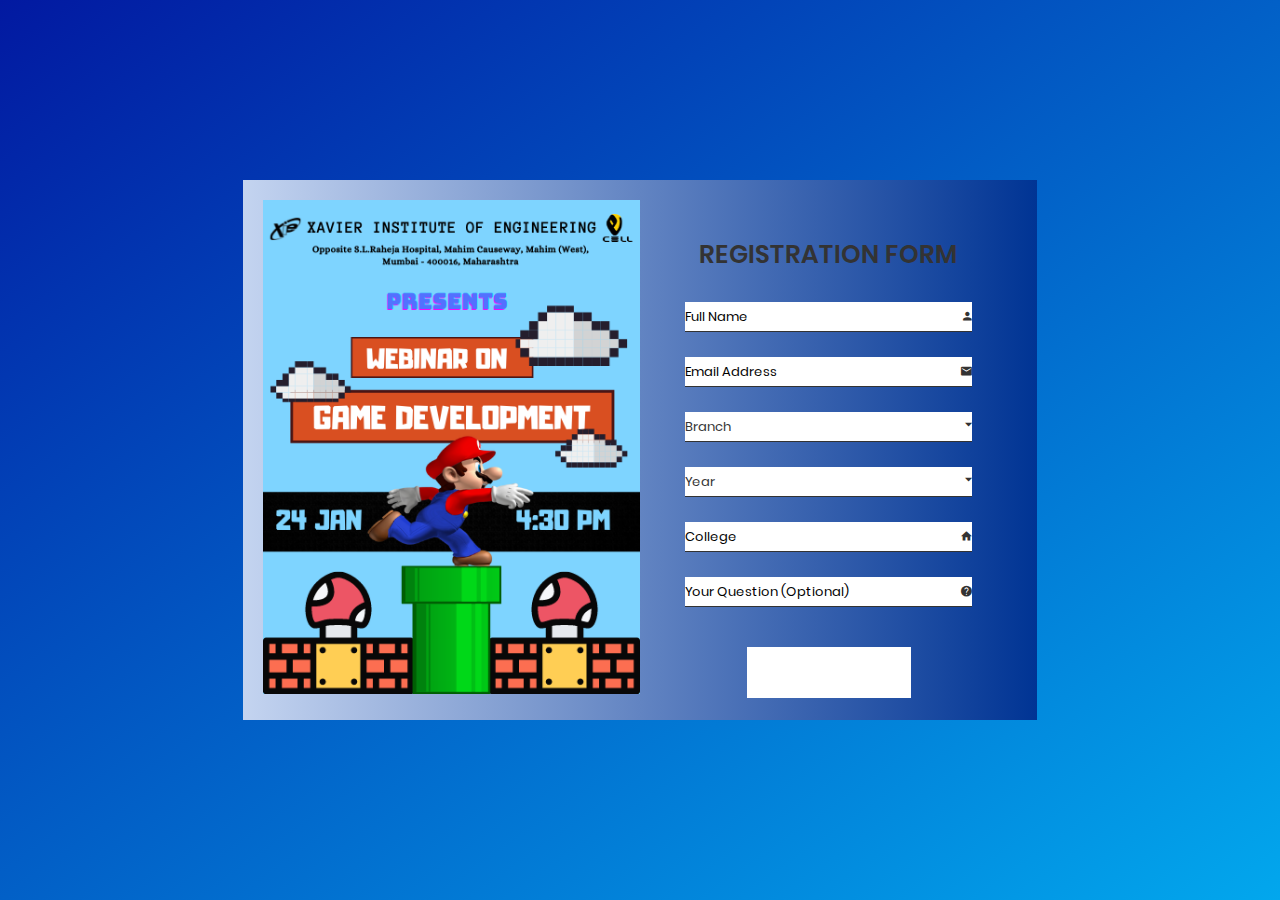
==== commit 2cafe75e: "optional added in form" ====
--- a/index.html
+++ b/index.html
@@ -67,7 +67,7 @@
           <i class="zmdi zmdi-home pe-2 text-dark"></i>
         </div>
         <div class="form-wrapper">
-          <input class="form-control bg-box text-dark ps-2" type="text" name="Query" placeholder="Your Question" />
+          <input class="form-control bg-box text-dark ps-2" type="text" name="Query" placeholder="Your Question (Optional)" />
           <i class="zmdi zmdi-help pe-2 text-dark"></i>
         </div>
         <button class="text-dark" type="submit" value="submit" id="submit-button" onclick="submitClicked();">Register
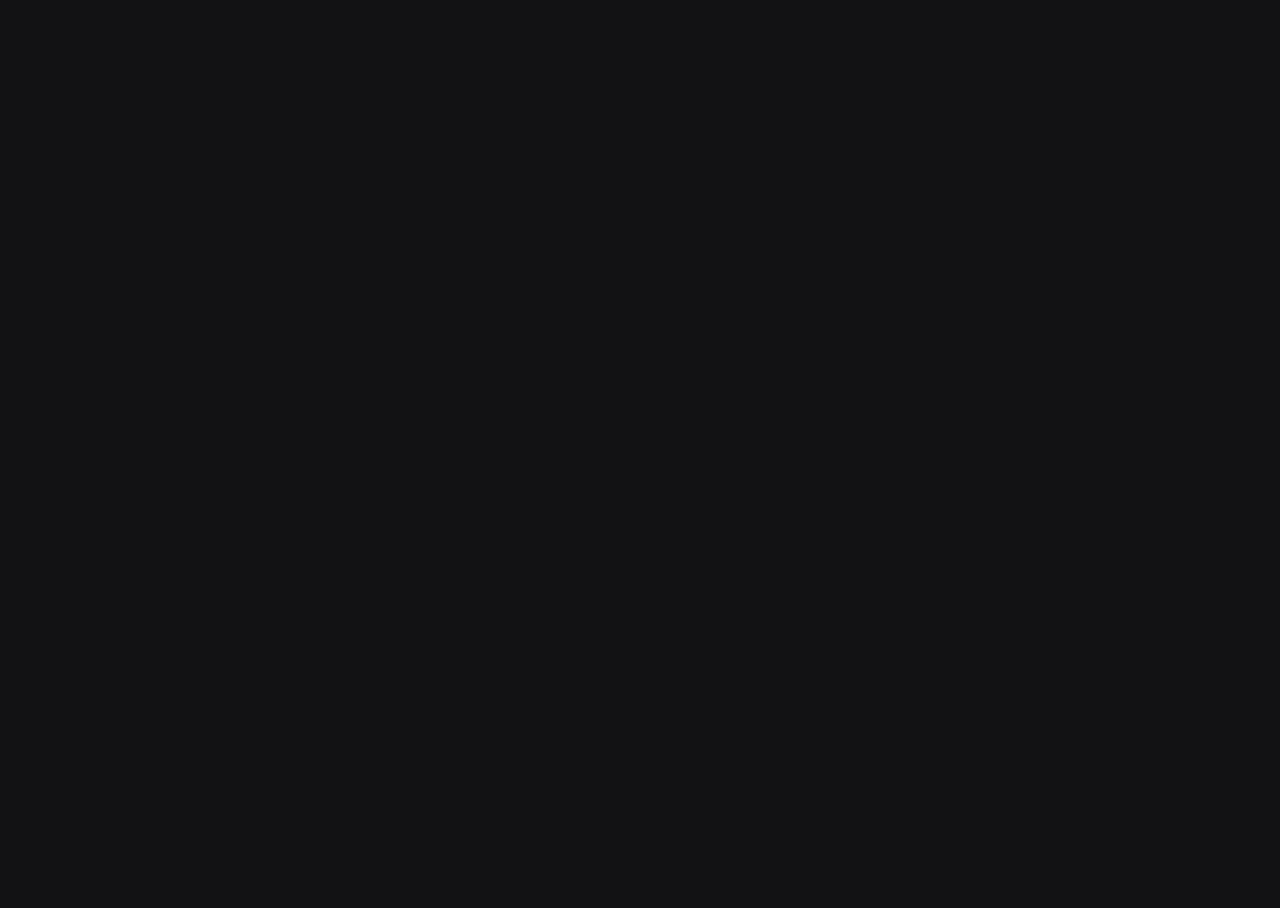
==== commit 67f4d7ab: "no response page" ====
--- a/index.html
+++ b/index.html
@@ -18,11 +18,192 @@
 
   <!-- CSS -->
   <link rel="stylesheet" href="fonts/material-design-iconic-font/css/material-design-iconic-font.min.css">
-  <link rel="stylesheet" href="css/style.css">
+  <!-- <link rel="stylesheet" href="css/style.css"> -->
+  <link rel="stylesheet" href="css/nores.css">
 </head>
 
 <body>
-  <div class="wrapper">
+
+  <!-- Not Accepting Response Page -->
+  <div>
+
+    <main>
+      <div>
+        <svg width="636px" viewBox="-100 0 536 190" xmlns="http://www.w3.org/2000/svg"
+          xmlns:xlink="http://www.w3.org/1999/xlink">
+          <defs>
+            <filter x="-50%" y="-50%" width="200%" height="200%" filterUnits="objectBoundingBox" id="stroke-glow">
+              <feMorphology radius="1" operator="dilate" in="SourceAlpha" result="shadowSpreadOuter1"></feMorphology>
+              <feOffset dx="0" dy="0" in="shadowSpreadOuter1" result="shadowOffsetOuter1"></feOffset>
+              <feMorphology radius="1" operator="erode" in="SourceAlpha" result="shadowInner"></feMorphology>
+              <feOffset dx="0" dy="0" in="shadowInner" result="shadowInner"></feOffset>
+              <feComposite in="shadowOffsetOuter1" in2="shadowInner" operator="out" result="shadowOffsetOuter1">
+              </feComposite>
+              <feGaussianBlur stdDeviation="4" in="shadowOffsetOuter1" result="shadowBlurOuter1"></feGaussianBlur>
+              <feColorMatrix values="0 0 0 0 0.793633078   0 0 0 0 0.184316773   0 0 0 0 0.184316773  0 0 0 0.5 0"
+                type="matrix" in="shadowBlurOuter1" result="shadowMatrixOuter1"></feColorMatrix>
+              <feMorphology radius="1" operator="dilate" in="SourceAlpha" result="shadowSpreadOuter2"></feMorphology>
+              <feOffset dx="0" dy="0" in="shadowSpreadOuter2" result="shadowOffsetOuter2"></feOffset>
+              <feMorphology radius="1" operator="erode" in="SourceAlpha" result="shadowInner"></feMorphology>
+              <feOffset dx="0" dy="0" in="shadowInner" result="shadowInner"></feOffset>
+              <feComposite in="shadowOffsetOuter2" in2="shadowInner" operator="out" result="shadowOffsetOuter2">
+              </feComposite>
+              <feGaussianBlur stdDeviation="2.5" in="shadowOffsetOuter2" result="shadowBlurOuter2"></feGaussianBlur>
+              <feColorMatrix values="0 0 0 0 1   0 0 0 0 0   0 0 0 0 0  0 0 0 1 0" type="matrix" in="shadowBlurOuter2"
+                result="shadowMatrixOuter2"></feColorMatrix>
+              <feMerge>
+                <feMergeNode in="shadowMatrixOuter1"></feMergeNode>
+                <feMergeNode in="shadowMatrixOuter2"></feMergeNode>
+              </feMerge>
+            </filter>
+
+            <path
+              d="M213.248,144.368 L193.952,144.368 C196.544,138.992 201.248,133.712 205.472,126.8 C211.136,117.584 213.92,109.904 213.92,103.856 C213.92,102.8 213.824,101.552 213.632,100.112 L200.48,110.096 C200.96,110.48 201.344,110.864 201.536,111.344 C201.824,111.92 201.92,112.592 201.92,113.264 C201.92,117.872 199.136,123.728 194.528,131.312 C189.92,139.088 185.792,144.944 185.792,151.472 L185.792,152.144 C186.464,150.992 187.712,150.608 189.632,150.608 L213.248,150.608 L213.248,158.096 C213.248,162.704 212.096,164.816 208.064,165.776 L208.064,167.696 L233.312,167.696 L233.312,165.776 C229.28,164.816 228.128,162.704 228.128,158.096 L228.128,150.608 L232.352,150.608 C234.08,150.608 234.944,151.376 235.424,153.008 L238.016,140.528 C236,143.12 234.08,144.368 231.584,144.368 L228.128,144.368 L228.128,115.184 C228.128,110.96 228.704,105.392 229.856,98.384 L227.84,98 C225.92,109.04 220.832,115.856 213.248,118.064 L213.248,144.368 Z"
+              id="error-3-4"></path>
+            <path
+              d="M159.816,103.088 C173.544,103.088 183.816,115.664 183.816,135.92 C183.816,156.176 173.544,168.848 159.816,168.848 C146.088,168.848 135.816,156.272 135.816,135.92 C135.816,115.568 146.088,103.088 159.816,103.088 Z M159.816,109.04 C154.056,109.04 152.04,117.776 152.04,135.92 C152.04,154.064 154.056,162.8 159.816,162.8 C165.576,162.8 167.592,154.064 167.592,135.92 C167.592,117.776 165.576,109.04 159.816,109.04 Z"
+              id="error-2-0"></path>
+            <path
+              d="M107.456,144.368 L88.16,144.368 C90.752,138.992 95.456,133.712 99.68,126.8 C105.344,117.584 108.128,109.904 108.128,103.856 C108.128,102.8 108.032,101.552 107.84,100.112 L94.688,110.096 C95.168,110.48 95.552,110.864 95.744,111.344 C96.032,111.92 96.128,112.592 96.128,113.264 C96.128,117.872 93.344,123.728 88.736,131.312 C84.128,139.088 80,144.944 80,151.472 L80,152.144 C80.672,150.992 81.92,150.608 83.84,150.608 L107.456,150.608 L107.456,158.096 C107.456,162.704 106.304,164.816 102.272,165.776 L102.272,167.696 L127.52,167.696 L127.52,165.776 C123.488,164.816 122.336,162.704 122.336,158.096 L122.336,150.608 L126.56,150.608 C128.288,150.608 129.152,151.376 129.632,153.008 L132.224,140.528 C130.208,143.12 128.288,144.368 125.792,144.368 L122.336,144.368 L122.336,115.184 C122.336,110.96 122.912,105.392 124.064,98.384 L122.048,98 C120.128,109.04 115.04,115.856 107.456,118.064 L107.456,144.368 Z"
+              id="error-1-4"></path>
+
+            <path
+              d="M37.4817931,46.5 L37.4817931,39.6206897 C37.4817931,33.5862069 37.9645517,30.8103448 44.9645517,30.8103448 C55.705931,30.8103448 63.5507586,37.3275862 66.6886897,48.9137931 L68.2576552,48.6724138 L64.2748966,22 C62.8266207,23.5689655 60.7748966,24.0517241 57.7576552,24.0517241 L10.568,24.0517241 L10.568,27.4310345 C14.3093793,27.6724138 16.2404138,30.2068966 16.2404138,34.9137931 L16.2404138,92.9655172 C16.2404138,97.6724138 14.3093793,100.327586 10.568,100.568966 L10.568,103.948276 L55.3438621,103.948276 C60.6542069,103.948276 63.9128276,104.068966 65.4817931,106 L73.568,76.0689655 L72.3611034,75.7068966 C65.6024828,90.0689655 56.6714483,97.3103448 45.8093793,97.3103448 C37.6024828,97.3103448 37.4817931,93.5689655 37.4817931,85.6034483 L37.4817931,53.5 L40.6197241,53.5 C49.1886897,53.5 53.6542069,57.1206897 55.3438621,65.8103448 L56.7921379,65.8103448 L54.0162759,37.6896552 L52.568,37.6896552 C51.9645517,43.9655172 49.068,46.5 42.6714483,46.5 L37.4817931,46.5 Z"
+              id="error-1-e"></path>
+            <path
+              d="M77.384,24 L114.248,24 C124.232,24 129.224,27.072 129.224,33.792 C129.224,40.032 125.384,44.64 117.512,48.672 C124.616,58.176 127.976,69.12 131.912,80.256 C132.488,81.792 133.064,82.848 133.448,83.424 C134.216,84.384 135.176,84.768 136.52,84.864 L136.52,87.552 L111.848,87.552 L111.848,84.864 C113.672,84.768 114.536,83.712 114.536,81.696 C114.536,78.528 111.848,68.352 103.688,54.816 C102.152,55.488 100.616,55.872 98.792,56.256 L98.792,78.816 C98.792,82.656 100.232,84.672 103.208,84.864 L103.208,87.552 L77.384,87.552 L77.384,84.864 C80.36,84.672 81.896,82.56 81.896,78.816 L81.896,32.64 C81.896,28.896 80.36,26.88 77.384,26.688 L77.384,24 Z M98.792,49.92 C107.432,47.616 112.136,42.624 112.136,36.576 C112.136,32.256 109.64,29.856 105.128,29.856 C100.424,29.856 98.792,31.584 98.792,36 L98.792,49.92 Z"
+              id="error-2-r"></path>
+            <path
+              d="M140.072,24 L176.936,24 C186.92,24 191.912,27.072 191.912,33.792 C191.912,40.032 188.072,44.64 180.2,48.672 C187.304,58.176 190.664,69.12 194.6,80.256 C195.176,81.792 195.752,82.848 196.136,83.424 C196.904,84.384 197.864,84.768 199.208,84.864 L199.208,87.552 L174.536,87.552 L174.536,84.864 C176.36,84.768 177.224,83.712 177.224,81.696 C177.224,78.528 174.536,68.352 166.376,54.816 C164.84,55.488 163.304,55.872 161.48,56.256 L161.48,78.816 C161.48,82.656 162.92,84.672 165.896,84.864 L165.896,87.552 L140.072,87.552 L140.072,84.864 C143.048,84.672 144.584,82.56 144.584,78.816 L144.584,32.64 C144.584,28.896 143.048,26.88 140.072,26.688 L140.072,24 Z M161.48,49.92 C170.12,47.616 174.824,42.624 174.824,36.576 C174.824,32.256 172.328,29.856 167.816,29.856 C163.112,29.856 161.48,31.584 161.48,36 L161.48,49.92 Z"
+              id="error-3-r"></path>
+            <path
+              d="M192.744,56.6360024 C192.744,36.1880024 205.416,22.9400024 223.08,22.9400024 C240.456,22.9400024 251.976,35.1320024 251.976,55.7720024 C251.976,65.1800024 248.808,73.5320024 243.336,79.4840024 C237.96,85.3400024 230.28,88.7000024 222.408,88.7000024 C204.264,88.7000024 192.744,76.4120024 192.744,56.6360024 Z M221.544,28.8920024 C213.96,28.8920024 210.408,35.7080024 210.408,49.4360024 C210.408,71.5160024 214.44,82.4600024 222.984,82.4600024 C230.568,82.4600024 234.12,75.6440024 234.12,61.7240024 C234.12,39.7400024 230.088,28.8920024 221.544,28.8920024 Z"
+              id="error-4-o"></path>
+            <path
+              d="M252,24 L298.12987,24 C310.623377,24 316.87013,27.8187311 316.87013,36.1722054 C316.87013,43.929003 312.064935,49.6570997 302.214286,54.6691843 C311.103896,66.4833837 315.308442,80.0876133 320.233766,93.9305136 C320.954545,95.8398792 321.675325,97.152568 322.155844,97.8685801 C323.116883,99.0619335 324.318182,99.5392749 326,99.6586103 L326,103 L295.126623,103 L295.126623,99.6586103 C297.409091,99.5392749 298.49026,98.2265861 298.49026,95.7205438 C298.49026,91.7824773 295.126623,79.1329305 284.915584,62.3066465 C282.993506,63.141994 281.071429,63.6193353 278.788961,64.0966767 L278.788961,92.1404834 C278.788961,96.9138973 280.590909,99.4199396 284.314935,99.6586103 L284.314935,103 L252,103 L252,99.6586103 C255.724026,99.4199396 257.646104,96.7945619 257.646104,92.1404834 L257.646104,34.7401813 C257.646104,30.0861027 255.724026,27.5800604 252,27.3413897 L252,24 Z M278.788961,56.2205438 C289.600649,53.3564955 295.487013,47.1510574 295.487013,39.6329305 C295.487013,34.2628399 292.363636,31.2794562 286.717532,31.2794562 C280.831169,31.2794562 278.788961,33.4274924 278.788961,38.9169184 L278.788961,56.2205438 Z"
+              id="error-5-r"></path>
+
+            <rect id="error-right" x="252" y="113" width="74" height="4"></rect>
+            <rect id="error-left" x="10" y="113" width="63" height="4"></rect>
+            <rect id="error-top" x="10" y="10" width="307" height="4"></rect>
+          </defs>
+          <g fill-rule="evenodd">
+            <g class="glow" fill="black" fill-opacity="1">
+              <use class="error-3-4" filter="url(#stroke-glow)" xlink:href="#error-3-4"></use>
+              <use class="error-2-0" filter="url(#stroke-glow)" xlink:href="#error-2-0"></use>
+              <use class="error-1-4" filter="url(#stroke-glow)" xlink:href="#error-1-4"></use>
+              <use class="error-1-e" filter="url(#stroke-glow)" xlink:href="#error-1-e"></use>
+              <use class="error-2-r" filter="url(#stroke-glow)" xlink:href="#error-2-r"></use>
+              <use class="error-3-r" filter="url(#stroke-glow)" xlink:href="#error-3-r"></use>
+              <use class="error-4-o" filter="url(#stroke-glow)" xlink:href="#error-4-o"></use>
+              <use class="error-5-r" filter="url(#stroke-glow)" xlink:href="#error-5-r"></use>
+              <use class="error-right" filter="url(#stroke-glow)" xlink:href="#error-right"></use>
+              <use class="error-left" filter="url(#stroke-glow)" xlink:href="#error-left"></use>
+              <use class="error-top" filter="url(#stroke-glow)" xlink:href="#error-top"></use>
+            </g>
+            <g class="top" fill="none" stroke="#FF0000" stroke-width="2" stroke-linecap="round" stroke-linejoin="round">
+              <use class="error-3-4" xlink:href="#error-3-4"></use>
+              <use class="error-2-0" xlink:href="#error-2-0"></use>
+              <use class="error-1-4" xlink:href="#error-1-4"></use>
+              <use class="error-1-e" xlink:href="#error-1-e"></use>
+              <use class="error-2-r" xlink:href="#error-2-r"></use>
+              <use class="error-3-r" xlink:href="#error-3-r"></use>
+              <use class="error-4-o" xlink:href="#error-4-o"></use>
+              <use class="error-5-r" xlink:href="#error-5-r"></use>
+              <use class="error-right" xlink:href="#error-right"></use>
+              <use class="error-left" xlink:href="#error-left"></use>
+              <use class="error-top" xlink:href="#error-top"></use>
+            </g>
+          </g>
+        </svg>
+      </div>
+      <div>
+        <svg width="293px" viewBox="0 0 293 63" xmlns="http://www.w3.org/2000/svg"
+          xmlns:xlink="http://www.w3.org/1999/xlink">
+          <defs>
+            <filter x="-50%" y="-50%" width="200%" height="200%" filterUnits="objectBoundingBox" id="fill-glow">
+              <feOffset dx="0" dy="0" in="SourceAlpha" result="shadowOffsetOuter1"></feOffset>
+              <feGaussianBlur stdDeviation="2" in="shadowOffsetOuter1" result="shadowBlurOuter1"></feGaussianBlur>
+              <feColorMatrix values="0 0 0 0 0.961017219   0 0 0 0 0.478442028   0 0 0 0 0.478442028  0 0 0 0.5 0"
+                type="matrix" in="shadowBlurOuter1" result="shadowMatrixOuter1"></feColorMatrix>
+              <feOffset dx="0" dy="0" in="SourceAlpha" result="shadowOffsetOuter2"></feOffset>
+              <feGaussianBlur stdDeviation="0.5" in="shadowOffsetOuter2" result="shadowBlurOuter2"></feGaussianBlur>
+              <feColorMatrix values="0 0 0 0 1   0 0 0 0 0   0 0 0 0 0  0 0 0 1 0" type="matrix" in="shadowBlurOuter2"
+                result="shadowMatrixOuter2"></feColorMatrix>
+              <feMerge>
+                <feMergeNode in="shadowMatrixOuter1"></feMergeNode>
+                <feMergeNode in="shadowMatrixOuter2"></feMergeNode>
+              </feMerge>
+            </filter>
+            <path
+              d="M11.8,10 C11.24,10 10.78,10.6 10.78,11.4 C10.78,12.2 11.24,12.8 11.8,12.8 C12.36,12.8 12.82,12.2 12.82,11.4 C12.82,10.62 12.36,10 11.8,10 Z M12.64,14.2 L10.06,14.4 L10.06,14.58 C10.12,14.58 10.18,14.56 10.24,14.56 C10.78,14.56 11.02,14.9 11.02,15.54 L11.02,22.54 C11.02,23.64 10.74,24.12 10,24.12 L10,24.3 L13.66,24.3 L13.66,24.12 C12.92,24.12 12.64,23.64 12.64,22.54 L12.64,14.2 Z M17.54,22.54 L17.54,15.22 L18.64,15.22 C18.86,15.22 19.04,15.22 19.26,15.36 L19.66,14.14 C19.42,14.3 19.12,14.4 18.8,14.4 L17.54,14.4 L17.54,13.1 C17.54,11.6 17.9,10.82 18.98,10.82 C19.74,10.82 20.16,11.28 20.2,12.2 L20.26,12.22 L20.8,10.32 C20.3,10.08 19.68,10 18.96,10 C17.26,10 16.04,11.02 15.88,12.7 C15.74,14.1 15.96,14.88 14.64,15.04 L14.64,15.22 L15.92,15.22 L15.92,22.54 C15.92,23.64 15.64,24.12 14.9,24.12 L14.9,24.3 L18.56,24.3 L18.56,24.12 C17.82,24.12 17.54,23.64 17.54,22.54 Z M31.18,18.6 C28.6,19.08 27.18,20.38 27.18,21.94 C27.18,22.86 27.76,23.48 28.68,23.48 C30.28,23.48 31.2,22 31.2,19.14 C31.2,18.96 31.18,18.78 31.18,18.6 Z M31.14,17.84 C31.14,17.66 31.16,17.48 31.16,17.26 C31.16,15.84 30.72,15.12 29.48,15.12 C27.88,15.12 26.62,16.1 26.3,17.7 L26.16,17.7 L26.5,14.5 C26.66,14.7 26.84,14.8 27.06,14.8 C27.58,14.8 28.68,14.2 30.26,14.2 C32.24,14.2 32.8,15.12 32.8,16.98 L32.8,21.98 C32.8,23.4 33.12,24.08 33.96,24.12 L33.96,24.3 L31.7,24.3 C31.44,23.8 31.26,23.28 31.14,22.7 C30.46,23.88 29.44,24.48 28.1,24.48 C26.54,24.48 25.54,23.5 25.54,22.06 C25.54,20.02 27.46,18.48 31.14,17.84 Z M37.26,22.54 L37.26,18.8 C37.26,18.04 37.32,17.32 37.74,16.64 C38.26,15.82 39.08,15.36 39.68,15.36 C40.5,15.36 40.96,15.9 40.96,16.68 L40.96,22.54 C40.96,23.64 40.68,24.12 39.94,24.12 L39.94,24.3 L43.6,24.3 L43.6,24.12 C42.86,24.12 42.58,23.64 42.58,22.54 L42.58,16.9 C42.58,15.08 42.06,14.2 40.64,14.2 C39.48,14.2 38.28,14.88 37.2,16.26 C37.14,15.46 37.04,14.82 36.8,14.3 L34.48,14.48 L34.48,14.68 C34.54,14.68 34.58,14.66 34.64,14.66 C35.3,14.66 35.64,15.42 35.64,16.92 L35.64,22.54 C35.64,23.64 35.36,24.12 34.62,24.12 L34.62,24.3 L38.28,24.3 L38.28,24.12 C37.54,24.12 37.26,23.64 37.26,22.54 Z M44.84,15.96 L46.88,22.02 C47.24,23.08 47.4,23.94 47.4,24.56 C47.4,26.24 46.7,27.22 45.76,27.22 C45.16,27.22 44.78,26.78 44.78,25.96 C44.78,25.78 44.8,25.56 44.86,25.3 L44.78,25.28 L43.8,27.86 C44.32,28.4 44.9,28.66 45.52,28.66 C46.58,28.66 47.5,27.92 48.1,26.52 C48.58,25.36 48.8,24.14 49.14,22.98 L51.1,16.4 C51.42,15.3 51.64,14.66 52.42,14.58 L52.42,14.4 L49.64,14.4 L49.64,14.58 C50.06,14.58 50.28,14.82 50.28,15.3 C50.28,15.48 50.22,15.86 50.06,16.42 L48.5,22.12 L46.6,16.06 C46.5,15.76 46.44,15.6 46.44,15.56 C46.44,15.38 46.4,15.28 46.4,15.24 C46.4,14.9 46.62,14.62 47.02,14.58 L47.02,14.4 L43.78,14.4 L43.78,14.58 C44.46,14.68 44.56,15.14 44.84,15.96 Z M55.48,15.24 L55.48,21.94 C55.48,22.94 55.62,23.46 56.86,23.46 C58.72,23.46 59.94,21.98 59.94,19.38 C59.94,16.8 58.62,15.22 56.28,15.22 C56.04,15.22 55.78,15.22 55.48,15.24 Z M53.86,12.42 C53.86,11.78 53.62,11.46 53.1,11.46 C53.04,11.46 52.96,11.48 52.9,11.48 L52.9,11.28 L55.48,10.68 L55.48,14.42 C55.98,14.4 56.32,14.38 56.5,14.38 C59.74,14.38 61.7,16.5 61.7,19.58 C61.7,21.34 61.04,22.74 59.84,23.54 C58.8,24.24 57.52,24.3 55.86,24.3 L52.86,24.3 L52.86,24.12 C53.6,24.12 53.86,23.64 53.86,22.54 L53.86,12.42 Z M62.84,19.38 C62.84,16.22 64.66,14.2 67.22,14.2 C69.64,14.2 71.4,16.26 71.4,19.14 C71.4,22.5 69.62,24.5 67.02,24.5 C64.58,24.5 62.84,22.48 62.84,19.38 Z M66.96,15.04 C65.58,15.04 64.62,16.34 64.62,18.7 C64.62,21.96 65.64,23.66 67.24,23.66 C68.64,23.66 69.6,22.32 69.6,19.88 C69.6,16.74 68.52,15.04 66.96,15.04 Z M80.38,22.54 C80.38,23.64 80.66,24.12 81.4,24.12 L81.4,24.3 L78.4,24.3 C76.98,24.3 75.82,24.26 74.8,23.76 C73.4,23.06 72.56,21.54 72.56,19.58 C72.56,16.5 74.52,14.38 77.76,14.38 C77.94,14.38 78.28,14.4 78.78,14.42 L78.78,13.06 C78.78,12.78 78.76,12.6 78.76,12.48 C78.76,11.76 78.54,11.48 77.98,11.48 L77.8,11.48 L77.8,11.28 L80.38,10.68 L80.38,22.54 Z M78.78,15.24 C78.48,15.22 78.2,15.22 77.96,15.22 C75.62,15.22 74.3,16.8 74.3,19.5 C74.3,21.98 75.54,23.46 77.4,23.46 C78.64,23.46 78.78,22.94 78.78,21.94 L78.78,15.24 Z M82.7,15.96 L84.74,22.02 C85.1,23.08 85.26,23.94 85.26,24.56 C85.26,26.24 84.56,27.22 83.62,27.22 C83.02,27.22 82.64,26.78 82.64,25.96 C82.64,25.78 82.66,25.56 82.72,25.3 L82.64,25.28 L81.66,27.86 C82.18,28.4 82.76,28.66 83.38,28.66 C84.44,28.66 85.36,27.92 85.96,26.52 C86.44,25.36 86.66,24.14 87,22.98 L88.96,16.4 C89.28,15.3 89.5,14.66 90.28,14.58 L90.28,14.4 L87.5,14.4 L87.5,14.58 C87.92,14.58 88.14,14.82 88.14,15.3 C88.14,15.48 88.08,15.86 87.92,16.42 L86.36,22.12 L84.46,16.06 C84.36,15.76 84.3,15.6 84.3,15.56 C84.3,15.38 84.26,15.28 84.26,15.24 C84.26,14.9 84.48,14.62 84.88,14.58 L84.88,14.4 L81.64,14.4 L81.64,14.58 C82.32,14.68 82.42,15.14 82.7,15.96 Z M101.24,18.6 C98.66,19.08 97.24,20.38 97.24,21.94 C97.24,22.86 97.82,23.48 98.74,23.48 C100.34,23.48 101.26,22 101.26,19.14 C101.26,18.96 101.24,18.78 101.24,18.6 Z M101.2,17.84 C101.2,17.66 101.22,17.48 101.22,17.26 C101.22,15.84 100.78,15.12 99.54,15.12 C97.94,15.12 96.68,16.1 96.36,17.7 L96.22,17.7 L96.56,14.5 C96.72,14.7 96.9,14.8 97.12,14.8 C97.64,14.8 98.74,14.2 100.32,14.2 C102.3,14.2 102.86,15.12 102.86,16.98 L102.86,21.98 C102.86,23.4 103.18,24.08 104.02,24.12 L104.02,24.3 L101.76,24.3 C101.5,23.8 101.32,23.28 101.2,22.7 C100.52,23.88 99.5,24.48 98.16,24.48 C96.6,24.48 95.6,23.5 95.6,22.06 C95.6,20.02 97.52,18.48 101.2,17.84 Z M105.12,24.5 C105.28,24.26 105.48,24.14 105.76,24.14 C106.18,24.14 106.92,24.5 108.1,24.5 C110.24,24.5 111.74,23.06 111.74,21.22 C111.74,19.28 110.56,18.68 108.52,17.9 C107.36,17.46 106.74,17.14 106.74,16.32 C106.74,15.56 107.42,14.96 108.4,14.96 C109.64,14.96 110.66,15.86 110.88,17.3 L111.02,17.3 L110.8,14.28 C110.6,14.46 110.4,14.52 110.16,14.52 C109.68,14.52 109,14.18 108.18,14.18 C106.42,14.18 105.2,15.34 105.2,16.76 C105.2,18.5 106.56,18.86 108.68,19.78 C109.74,20.24 110.22,20.74 110.22,21.64 C110.22,22.78 109.28,23.66 107.9,23.66 C106.22,23.66 105.34,22.62 105.08,20.42 L104.94,20.44 L105.12,24.5 Z M117.18,18.28 C118.82,20.54 119.48,22.5 119.48,23.48 C119.48,23.94 119.32,24.1 118.92,24.12 L118.92,24.3 L122.3,24.3 L122.3,24.12 C121.54,24.04 121.36,23.64 121.14,22.92 C120.48,20.84 119.6,19 118.26,17.04 L118.88,16.34 C119.94,15.18 120.8,14.6 121.44,14.58 L121.44,14.4 L118.18,14.4 L118.18,14.58 C118.52,14.6 118.66,14.74 118.66,15.06 C118.66,15.3 118.46,15.62 118.1,16.06 L115.82,18.84 L115.82,10.68 L113.24,11.28 L113.24,11.48 C113.3,11.48 113.38,11.46 113.44,11.46 C113.96,11.46 114.2,11.78 114.2,12.42 L114.2,22.54 C114.2,23.64 113.92,24.12 113.18,24.12 L113.18,24.3 L116.84,24.3 L116.84,24.12 C116.1,24.12 115.82,23.64 115.82,22.54 L115.82,19.76 L117.18,18.28 Z M123.14,24.5 C123.3,24.26 123.5,24.14 123.78,24.14 C124.2,24.14 124.94,24.5 126.12,24.5 C128.26,24.5 129.76,23.06 129.76,21.22 C129.76,19.28 128.58,18.68 126.54,17.9 C125.38,17.46 124.76,17.14 124.76,16.32 C124.76,15.56 125.44,14.96 126.42,14.96 C127.66,14.96 128.68,15.86 128.9,17.3 L129.04,17.3 L128.82,14.28 C128.62,14.46 128.42,14.52 128.18,14.52 C127.7,14.52 127.02,14.18 126.2,14.18 C124.44,14.18 123.22,15.34 123.22,16.76 C123.22,18.5 124.58,18.86 126.7,19.78 C127.76,20.24 128.24,20.74 128.24,21.64 C128.24,22.78 127.3,23.66 125.92,23.66 C124.24,23.66 123.36,22.62 123.1,20.42 L122.96,20.44 L123.14,24.5 Z M135.94,14.4 L135.94,14.58 C136.52,14.62 136.62,15.02 136.8,15.86 L138.24,22.88 C138.3,23.22 138.36,23.5 138.36,23.74 C138.36,24 138.32,24.12 138.16,24.12 L138.12,24.12 L138.12,24.3 L140.44,24.3 L140.44,24.12 C140.26,24.08 140.24,24.04 140.24,23.9 C140.24,23.74 140.28,23.38 140.42,22.84 L141.76,17.26 L143.18,22.98 C143.28,23.42 143.32,23.68 143.32,23.74 C143.32,24 143.24,24.12 143.04,24.12 L143.04,24.3 L145.46,24.3 L145.46,24.12 C145.24,24.1 145.22,24 145.22,23.78 C145.22,23.5 145.28,23.18 145.38,22.8 L146.96,16.3 C147.24,15.14 147.48,14.58 148.04,14.58 L148.08,14.58 L148.08,14.4 L145.6,14.4 L145.6,14.58 C145.94,14.58 146.04,14.74 146.04,15.14 C146.04,15.4 145.96,15.68 145.9,15.98 L144.48,22.56 L142.44,14.4 L141.6,14.4 L139.68,22.52 L138.4,15.92 C138.32,15.5 138.3,15.22 138.3,15.1 C138.3,14.82 138.52,14.6 138.92,14.58 L138.92,14.4 L135.94,14.4 Z M151.2,22.54 L151.2,18.8 C151.2,18.04 151.26,17.32 151.68,16.64 C152.2,15.82 153.02,15.36 153.62,15.36 C154.44,15.36 154.9,15.9 154.9,16.68 C154.9,16.86 154.92,17.06 154.92,17.32 L154.92,22.54 C154.92,23.64 154.64,24.12 153.9,24.12 L153.9,24.3 L157.56,24.3 L157.56,24.12 C156.82,24.12 156.54,23.64 156.54,22.54 L156.54,16.9 C156.54,15.08 156,14.2 154.58,14.2 C153.42,14.2 152.24,14.88 151.2,16.26 L151.2,10.68 L148.62,11.28 L148.62,11.48 C148.68,11.48 148.76,11.46 148.82,11.46 C149.34,11.46 149.58,11.78 149.58,12.42 L149.58,22.54 C149.58,23.64 149.3,24.12 148.56,24.12 L148.56,24.3 L152.22,24.3 L152.22,24.12 C151.48,24.12 151.2,23.64 151.2,22.54 Z M160.28,18.8 L164.6,17.32 C164.34,15.84 163.64,15.06 162.62,15.06 C161.26,15.06 160.28,16.38 160.28,18.32 L160.28,18.8 Z M160.26,19.64 C160.46,22.1 161.86,23.58 163.58,23.58 C164.82,23.58 165.72,22.88 166.34,21.42 L166.42,21.44 L165.78,24.38 C165.6,24.28 165.46,24.26 165.38,24.26 C165.1,24.26 164.46,24.48 163.42,24.48 C160.32,24.48 158.58,22.48 158.58,19.2 C158.58,16.2 160.46,14.2 162.9,14.2 C164.76,14.2 166.1,15.5 166.28,17.62 L160.26,19.64 Z M170.02,16.42 C169.94,15.52 169.82,14.84 169.5,14.3 L167.18,14.48 L167.18,14.68 L167.26,14.68 C168.02,14.68 168.46,15.46 168.46,16.92 L168.46,22.54 C168.46,23.64 168.2,24.12 167.46,24.12 L167.46,24.3 L171.1,24.3 L171.1,24.12 C170.36,24.12 170.08,23.64 170.08,22.54 L170.08,18.94 C170.08,16.72 170.88,15.66 172.14,15.66 C172.38,15.66 172.68,15.74 173.02,15.92 L173.34,14.18 C173.18,14.14 173.02,14.12 172.82,14.12 C171.86,14.12 170.82,14.88 170.02,16.42 Z M175.84,18.8 L180.16,17.32 C179.9,15.84 179.2,15.06 178.18,15.06 C176.82,15.06 175.84,16.38 175.84,18.32 L175.84,18.8 Z M175.82,19.64 C176.02,22.1 177.42,23.58 179.14,23.58 C180.38,23.58 181.28,22.88 181.9,21.42 L181.98,21.44 L181.34,24.38 C181.16,24.28 181.02,24.26 180.94,24.26 C180.66,24.26 180.02,24.48 178.98,24.48 C175.88,24.48 174.14,22.48 174.14,19.2 C174.14,16.2 176.02,14.2 178.46,14.2 C180.32,14.2 181.66,15.5 181.84,17.62 L175.82,19.64 Z M189.26,15.22 L189.26,21.26 C189.26,23.42 189.7,24.5 191.54,24.5 C192.3,24.5 192.96,24.38 193.6,24.08 L194.16,21.98 L194.02,21.98 C193.72,22.92 193,23.48 192.24,23.48 C191.4,23.48 190.92,22.84 190.92,21.7 L190.92,15.22 L192.52,15.22 C192.74,15.22 192.92,15.22 193.14,15.36 L193.54,14.14 C193.3,14.3 193,14.4 192.68,14.4 L190.92,14.4 L190.92,10.82 L189.56,11.54 C189.62,11.82 189.66,12.12 189.66,12.42 C189.66,13.94 188.86,14.94 187.62,15.04 L187.62,15.22 L189.26,15.22 Z M197.44,22.54 L197.44,18.8 C197.44,18.04 197.5,17.32 197.92,16.64 C198.44,15.82 199.26,15.36 199.86,15.36 C200.68,15.36 201.14,15.9 201.14,16.68 C201.14,16.86 201.16,17.06 201.16,17.32 L201.16,22.54 C201.16,23.64 200.88,24.12 200.14,24.12 L200.14,24.3 L203.8,24.3 L203.8,24.12 C203.06,24.12 202.78,23.64 202.78,22.54 L202.78,16.9 C202.78,15.08 202.24,14.2 200.82,14.2 C199.66,14.2 198.48,14.88 197.44,16.26 L197.44,10.68 L194.86,11.28 L194.86,11.48 C194.92,11.48 195,11.46 195.06,11.46 C195.58,11.46 195.82,11.78 195.82,12.42 L195.82,22.54 C195.82,23.64 195.54,24.12 194.8,24.12 L194.8,24.3 L198.46,24.3 L198.46,24.12 C197.72,24.12 197.44,23.64 197.44,22.54 Z M206.7,10 C206.14,10 205.68,10.6 205.68,11.4 C205.68,12.2 206.14,12.8 206.7,12.8 C207.26,12.8 207.72,12.2 207.72,11.4 C207.72,10.62 207.26,10 206.7,10 Z M207.54,14.2 L204.96,14.4 L204.96,14.58 C205.02,14.58 205.08,14.56 205.14,14.56 C205.68,14.56 205.92,14.9 205.92,15.54 L205.92,22.54 C205.92,23.64 205.64,24.12 204.9,24.12 L204.9,24.3 L208.56,24.3 L208.56,24.12 C207.82,24.12 207.54,23.64 207.54,22.54 L207.54,14.2 Z M210.24,24.5 C210.4,24.26 210.6,24.14 210.88,24.14 C211.3,24.14 212.04,24.5 213.22,24.5 C215.36,24.5 216.86,23.06 216.86,21.22 C216.86,19.28 215.68,18.68 213.64,17.9 C212.48,17.46 211.86,17.14 211.86,16.32 C211.86,15.56 212.54,14.96 213.52,14.96 C214.76,14.96 215.78,15.86 216,17.3 L216.14,17.3 L215.92,14.28 C215.72,14.46 215.52,14.52 215.28,14.52 C214.8,14.52 214.12,14.18 213.3,14.18 C211.54,14.18 210.32,15.34 210.32,16.76 C210.32,18.5 211.68,18.86 213.8,19.78 C214.86,20.24 215.34,20.74 215.34,21.64 C215.34,22.78 214.4,23.66 213.02,23.66 C211.34,23.66 210.46,22.62 210.2,20.42 L210.06,20.44 L210.24,24.5 Z M226.1,23.54 C226.38,23.56 226.66,23.58 226.9,23.58 C229.26,23.58 230.56,22.02 230.56,19.24 C230.56,16.72 229.26,15.22 227.56,15.22 C226.24,15.22 226.1,15.68 226.1,16.76 L226.1,23.54 Z M226.1,24.38 L226.1,26.9 C226.1,27.98 226.42,28.46 227.24,28.46 L227.3,28.46 L227.3,28.66 L223.46,28.66 L223.46,28.46 C224.2,28.46 224.48,28 224.48,26.9 L224.48,16.14 C224.48,15.04 224.2,14.58 223.46,14.58 L223.46,14.4 L226.46,14.4 C227.86,14.4 229.02,14.44 230.04,14.94 C231.44,15.64 232.3,17.14 232.3,19.14 C232.3,22.3 230.32,24.4 227.1,24.4 C226.94,24.4 226.6,24.4 226.1,24.38 Z M238.88,18.6 C236.3,19.08 234.88,20.38 234.88,21.94 C234.88,22.86 235.46,23.48 236.38,23.48 C237.98,23.48 238.9,22 238.9,19.14 C238.9,18.96 238.88,18.78 238.88,18.6 Z M238.84,17.84 C238.84,17.66 238.86,17.48 238.86,17.26 C238.86,15.84 238.42,15.12 237.18,15.12 C235.58,15.12 234.32,16.1 234,17.7 L233.86,17.7 L234.2,14.5 C234.36,14.7 234.54,14.8 234.76,14.8 C235.28,14.8 236.38,14.2 237.96,14.2 C239.94,14.2 240.5,15.12 240.5,16.98 L240.5,21.98 C240.5,23.4 240.82,24.08 241.66,24.12 L241.66,24.3 L239.4,24.3 C239.14,23.8 238.96,23.28 238.84,22.7 C238.16,23.88 237.14,24.48 235.8,24.48 C234.24,24.48 233.24,23.5 233.24,22.06 C233.24,20.02 235.16,18.48 238.84,17.84 Z M248.52,23.54 L248.52,16.76 C248.52,15.68 248.36,15.22 247.04,15.22 C245.34,15.22 244.06,16.72 244.06,19.24 C244.06,22.02 245.36,23.58 247.72,23.58 C247.98,23.58 248.24,23.56 248.52,23.54 Z M251.16,14.58 C250.4,14.58 250.14,15.04 250.14,16.14 L250.14,21.82 C250.14,21.88 250.12,22.1 250.12,22.46 C250.12,22.94 250.22,23.16 250.44,23.46 C250.88,24.04 251.4,24.54 251.4,25.5 C251.4,27.34 249.44,28.72 246.74,28.72 C244.94,28.72 243.2,28.06 241.82,26.8 L243.66,24.54 L243.78,24.62 C243.6,24.92 243.5,25.2 243.5,25.54 C243.5,26.82 244.66,27.8 246.48,27.8 C248.44,27.8 249.7,26.76 249.7,25.62 C249.7,24.86 249.22,24.36 248.32,24.36 C248.08,24.36 247.72,24.4 247.24,24.4 C244.38,24.4 242.3,22.3 242.3,19.14 C242.3,17.34 242.98,15.96 244.18,15.16 C245.2,14.48 246.46,14.4 248.14,14.4 L251.16,14.4 L251.16,14.58 Z M253.94,18.8 L258.26,17.32 C258,15.84 257.3,15.06 256.28,15.06 C254.92,15.06 253.94,16.38 253.94,18.32 L253.94,18.8 Z M253.92,19.64 C254.12,22.1 255.52,23.58 257.24,23.58 C258.48,23.58 259.38,22.88 260,21.42 L260.08,21.44 L259.44,24.38 C259.26,24.28 259.12,24.26 259.04,24.26 C258.76,24.26 258.12,24.48 257.08,24.48 C253.98,24.48 252.24,22.48 252.24,19.2 C252.24,16.2 254.12,14.2 256.56,14.2 C258.42,14.2 259.76,15.5 259.94,17.62 L253.92,19.64 Z M268.02,10 C267.46,10 267,10.6 267,11.4 C267,12.2 267.46,12.8 268.02,12.8 C268.58,12.8 269.04,12.2 269.04,11.4 C269.04,10.62 268.58,10 268.02,10 Z M268.86,14.2 L266.28,14.4 L266.28,14.58 C266.34,14.58 266.4,14.56 266.46,14.56 C267,14.56 267.24,14.9 267.24,15.54 L267.24,22.54 C267.24,23.64 266.96,24.12 266.22,24.12 L266.22,24.3 L269.88,24.3 L269.88,24.12 C269.14,24.12 268.86,23.64 268.86,22.54 L268.86,14.2 Z M271.56,24.5 C271.72,24.26 271.92,24.14 272.2,24.14 C272.62,24.14 273.36,24.5 274.54,24.5 C276.68,24.5 278.18,23.06 278.18,21.22 C278.18,19.28 277,18.68 274.96,17.9 C273.8,17.46 273.18,17.14 273.18,16.32 C273.18,15.56 273.86,14.96 274.84,14.96 C276.08,14.96 277.1,15.86 277.32,17.3 L277.46,17.3 L277.24,14.28 C277.04,14.46 276.84,14.52 276.6,14.52 C276.12,14.52 275.44,14.18 274.62,14.18 C272.86,14.18 271.64,15.34 271.64,16.76 C271.64,18.5 273,18.86 275.12,19.78 C276.18,20.24 276.66,20.74 276.66,21.64 C276.66,22.78 275.72,23.66 274.34,23.66 C272.66,23.66 271.78,22.62 271.52,20.42 L271.38,20.44 L271.56,24.5 Z M279.68,25.98 L280.94,25.98 L282.5,21.92 L280.66,21.92 C280.74,22.12 280.8,22.3 280.8,22.5 C280.8,22.78 280.74,23.18 280.56,23.64 L279.68,25.98 Z"
+              id="quote-top"></path>
+
+            <path
+              d="M72.66,34 C72.1,34 71.64,34.6 71.64,35.4 C71.64,36.2 72.1,36.8 72.66,36.8 C73.22,36.8 73.68,36.2 73.68,35.4 C73.68,34.62 73.22,34 72.66,34 Z M73.5,38.2 L70.92,38.4 L70.92,38.58 C70.98,38.58 71.04,38.56 71.1,38.56 C71.64,38.56 71.88,38.9 71.88,39.54 L71.88,46.54 C71.88,47.64 71.6,48.12 70.86,48.12 L70.86,48.3 L74.52,48.3 L74.52,48.12 C73.78,48.12 73.5,47.64 73.5,46.54 L73.5,38.2 Z M76.9,39.22 L76.9,45.26 C76.9,47.42 77.34,48.5 79.18,48.5 C79.94,48.5 80.6,48.38 81.24,48.08 L81.8,45.98 L81.66,45.98 C81.36,46.92 80.64,47.48 79.88,47.48 C79.04,47.48 78.56,46.84 78.56,45.7 L78.56,39.22 L80.16,39.22 C80.38,39.22 80.56,39.22 80.78,39.36 L81.18,38.14 C80.94,38.3 80.64,38.4 80.32,38.4 L78.56,38.4 L78.56,34.82 L77.2,35.54 C77.26,35.82 77.3,36.12 77.3,36.42 C77.3,37.94 76.5,38.94 75.26,39.04 L75.26,39.22 L76.9,39.22 Z M82.78,38.48 L84.06,38.48 L85.68,35.06 L83.88,35.06 L83.88,35.16 C83.88,35.48 83.8,35.82 83.62,36.28 L82.78,38.48 Z M88.1,48.5 C88.26,48.26 88.46,48.14 88.74,48.14 C89.16,48.14 89.9,48.5 91.08,48.5 C93.22,48.5 94.72,47.06 94.72,45.22 C94.72,43.28 93.54,42.68 91.5,41.9 C90.34,41.46 89.72,41.14 89.72,40.32 C89.72,39.56 90.4,38.96 91.38,38.96 C92.62,38.96 93.64,39.86 93.86,41.3 L94,41.3 L93.78,38.28 C93.58,38.46 93.38,38.52 93.14,38.52 C92.66,38.52 91.98,38.18 91.16,38.18 C89.4,38.18 88.18,39.34 88.18,40.76 C88.18,42.5 89.54,42.86 91.66,43.78 C92.72,44.24 93.2,44.74 93.2,45.64 C93.2,46.78 92.26,47.66 90.88,47.66 C89.2,47.66 88.32,46.62 88.06,44.42 L87.92,44.44 L88.1,48.5 Z M103.9,46.54 L103.9,34.68 L101.32,35.28 L101.32,35.48 C101.38,35.48 101.46,35.46 101.52,35.46 C102.04,35.46 102.28,35.78 102.28,36.42 L102.28,46.54 C102.28,47.64 102,48.12 101.26,48.12 L101.26,48.3 L104.92,48.3 L104.92,48.12 C104.18,48.12 103.9,47.64 103.9,46.54 Z M107.8,42.8 L112.12,41.32 C111.86,39.84 111.16,39.06 110.14,39.06 C108.78,39.06 107.8,40.38 107.8,42.32 L107.8,42.8 Z M107.78,43.64 C107.98,46.1 109.38,47.58 111.1,47.58 C112.34,47.58 113.24,46.88 113.86,45.42 L113.94,45.44 L113.3,48.38 C113.12,48.28 112.98,48.26 112.9,48.26 C112.62,48.26 111.98,48.48 110.94,48.48 C107.84,48.48 106.1,46.48 106.1,43.2 C106.1,40.2 107.98,38.2 110.42,38.2 C112.28,38.2 113.62,39.5 113.8,41.62 L107.78,43.64 Z M117.62,46.54 C117.62,47.64 117.9,48.12 118.64,48.12 L118.64,48.3 L114.98,48.3 L114.98,48.12 C115.72,48.12 116,47.64 116,46.54 L116,39.22 L114.72,39.22 L114.72,39.04 C116.04,38.88 115.82,38.1 115.96,36.7 C116.12,35.02 117.34,34 119.04,34 C119.76,34 120.38,34.08 120.88,34.32 L120.34,36.22 L120.28,36.2 C120.24,35.28 119.82,34.82 119.06,34.82 C117.98,34.82 117.62,35.6 117.62,37.1 L117.62,38.4 L118.88,38.4 C119.2,38.4 119.5,38.3 119.74,38.14 L119.34,39.36 C119.12,39.22 118.94,39.22 118.72,39.22 L117.62,39.22 L117.62,46.54 Z M121.94,39.22 L120.3,39.22 L120.3,39.04 C121.54,38.94 122.34,37.94 122.34,36.42 C122.34,36.12 122.3,35.82 122.24,35.54 L123.6,34.82 L123.6,38.4 L125.36,38.4 C125.68,38.4 125.98,38.3 126.22,38.14 L125.82,39.36 C125.6,39.22 125.42,39.22 125.2,39.22 L123.6,39.22 L123.6,45.7 C123.6,46.84 124.08,47.48 124.92,47.48 C125.68,47.48 126.4,46.92 126.7,45.98 L126.84,45.98 L126.28,48.08 C125.64,48.38 124.98,48.5 124.22,48.5 C122.38,48.5 121.94,47.42 121.94,45.26 L121.94,39.22 Z M133.84,39.22 L133.84,45.26 C133.84,47.42 134.28,48.5 136.12,48.5 C136.88,48.5 137.54,48.38 138.18,48.08 L138.74,45.98 L138.6,45.98 C138.3,46.92 137.58,47.48 136.82,47.48 C135.98,47.48 135.5,46.84 135.5,45.7 L135.5,39.22 L137.1,39.22 C137.32,39.22 137.5,39.22 137.72,39.36 L138.12,38.14 C137.88,38.3 137.58,38.4 137.26,38.4 L135.5,38.4 L135.5,34.82 L134.14,35.54 C134.2,35.82 134.24,36.12 134.24,36.42 C134.24,37.94 133.44,38.94 132.2,39.04 L132.2,39.22 L133.84,39.22 Z M142.02,46.54 L142.02,42.8 C142.02,42.04 142.08,41.32 142.5,40.64 C143.02,39.82 143.84,39.36 144.44,39.36 C145.26,39.36 145.72,39.9 145.72,40.68 C145.72,40.86 145.74,41.06 145.74,41.32 L145.74,46.54 C145.74,47.64 145.46,48.12 144.72,48.12 L144.72,48.3 L148.38,48.3 L148.38,48.12 C147.64,48.12 147.36,47.64 147.36,46.54 L147.36,40.9 C147.36,39.08 146.82,38.2 145.4,38.2 C144.24,38.2 143.06,38.88 142.02,40.26 L142.02,34.68 L139.44,35.28 L139.44,35.48 C139.5,35.48 139.58,35.46 139.64,35.46 C140.16,35.46 140.4,35.78 140.4,36.42 L140.4,46.54 C140.4,47.64 140.12,48.12 139.38,48.12 L139.38,48.3 L143.04,48.3 L143.04,48.12 C142.3,48.12 142.02,47.64 142.02,46.54 Z M151.1,42.8 L155.42,41.32 C155.16,39.84 154.46,39.06 153.44,39.06 C152.08,39.06 151.1,40.38 151.1,42.32 L151.1,42.8 Z M151.08,43.64 C151.28,46.1 152.68,47.58 154.4,47.58 C155.64,47.58 156.54,46.88 157.16,45.42 L157.24,45.44 L156.6,48.38 C156.42,48.28 156.28,48.26 156.2,48.26 C155.92,48.26 155.28,48.48 154.24,48.48 C151.14,48.48 149.4,46.48 149.4,43.2 C149.4,40.2 151.28,38.2 153.72,38.2 C155.58,38.2 156.92,39.5 157.1,41.62 L151.08,43.64 Z M170.28,38.22 C170.08,38.34 169.9,38.38 169.66,38.38 C169.18,38.38 168.56,38.2 167.82,38.2 C165.16,38.2 163.3,40.2 163.3,43.22 C163.3,46.44 165.16,48.48 168,48.48 C169,48.48 169.62,48.34 169.88,48.34 C170.08,48.34 170.2,48.38 170.3,48.5 L171.16,45.74 L171.02,45.74 C170.62,46.88 169.58,47.62 168.38,47.62 C166.5,47.62 165.12,46.08 165.12,43.42 C165.12,40.6 166.44,39 168.26,39 C169.42,39 170.24,39.78 170.44,41.18 L170.58,41.18 L170.28,38.22 Z M171.96,43.38 C171.96,40.22 173.78,38.2 176.34,38.2 C178.76,38.2 180.52,40.26 180.52,43.14 C180.52,46.5 178.74,48.5 176.14,48.5 C173.7,48.5 171.96,46.48 171.96,43.38 Z M176.08,39.04 C174.7,39.04 173.74,40.34 173.74,42.7 C173.74,45.96 174.76,47.66 176.36,47.66 C177.76,47.66 178.72,46.32 178.72,43.88 C178.72,40.74 177.64,39.04 176.08,39.04 Z M182.72,40.58 L182.72,45.8 C182.72,47.62 183.24,48.48 184.68,48.48 C185.94,48.48 187.3,47.7 188.14,46.34 C188.2,47.16 188.3,47.8 188.54,48.3 L190.82,48.3 L190.82,48.12 C189.98,48.06 189.74,47.28 189.74,45.62 L189.74,38.2 L187.06,38.4 L187.06,38.68 L187.16,38.68 C187.88,38.68 188.12,39.28 188.12,40.58 L188.12,42.86 C188.12,45.82 187.18,47.28 185.58,47.28 C184.78,47.28 184.34,46.78 184.34,45.8 L184.34,38.2 L181.68,38.4 L181.68,38.68 L181.78,38.68 C182.5,38.68 182.72,39.28 182.72,40.58 Z M194.76,46.54 L194.76,42.8 C194.76,42.04 194.82,41.32 195.24,40.64 C195.76,39.82 196.58,39.36 197.18,39.36 C198,39.36 198.46,39.9 198.46,40.68 L198.46,46.54 C198.46,47.64 198.18,48.12 197.44,48.12 L197.44,48.3 L201.1,48.3 L201.1,48.12 C200.36,48.12 200.08,47.64 200.08,46.54 L200.08,40.9 C200.08,39.08 199.56,38.2 198.14,38.2 C196.98,38.2 195.78,38.88 194.7,40.26 C194.64,39.46 194.54,38.82 194.3,38.3 L191.98,38.48 L191.98,38.68 C192.04,38.68 192.08,38.66 192.14,38.66 C192.8,38.66 193.14,39.42 193.14,40.92 L193.14,46.54 C193.14,47.64 192.86,48.12 192.12,48.12 L192.12,48.3 L195.78,48.3 L195.78,48.12 C195.04,48.12 194.76,47.64 194.76,46.54 Z M203.36,39.22 L203.36,45.26 C203.36,47.42 203.8,48.5 205.64,48.5 C206.4,48.5 207.06,48.38 207.7,48.08 L208.26,45.98 L208.12,45.98 C207.82,46.92 207.1,47.48 206.34,47.48 C205.5,47.48 205.02,46.84 205.02,45.7 L205.02,39.22 L206.62,39.22 C206.84,39.22 207.02,39.22 207.24,39.36 L207.64,38.14 C207.4,38.3 207.1,38.4 206.78,38.4 L205.02,38.4 L205.02,34.82 L203.66,35.54 C203.72,35.82 203.76,36.12 203.76,36.42 C203.76,37.94 202.96,38.94 201.72,39.04 L201.72,39.22 L203.36,39.22 Z M211.58,40.42 C212.38,38.88 213.42,38.12 214.38,38.12 C214.58,38.12 214.74,38.14 214.9,38.18 L214.58,39.92 C214.24,39.74 213.94,39.66 213.7,39.66 C212.44,39.66 211.64,40.72 211.64,42.94 L211.64,46.54 C211.64,47.64 211.92,48.12 212.66,48.12 L212.66,48.3 L209.02,48.3 L209.02,48.12 C209.76,48.12 210.02,47.64 210.02,46.54 L210.02,40.92 C210.02,39.46 209.58,38.68 208.82,38.68 L208.74,38.68 L208.74,38.48 L211.06,38.3 C211.38,38.84 211.5,39.52 211.58,40.42 Z M215.9,39.96 C215.62,39.14 215.52,38.68 214.84,38.58 L214.84,38.4 L218.08,38.4 L218.08,38.58 C217.68,38.62 217.46,38.9 217.46,39.24 C217.46,39.28 217.5,39.38 217.5,39.56 C217.5,39.6 217.56,39.76 217.66,40.06 L219.56,46.12 L221.12,40.42 C221.28,39.86 221.34,39.48 221.34,39.3 C221.34,38.82 221.12,38.58 220.7,38.58 L220.7,38.4 L223.48,38.4 L223.48,38.58 C222.7,38.66 222.48,39.3 222.16,40.4 L220.2,46.98 C219.86,48.14 219.64,49.36 219.16,50.52 C218.56,51.92 217.64,52.66 216.58,52.66 C215.96,52.66 215.38,52.4 214.86,51.86 L215.84,49.28 L215.92,49.3 C215.86,49.56 215.84,49.78 215.84,49.96 C215.84,50.78 216.22,51.22 216.82,51.22 C217.76,51.22 218.46,50.24 218.46,48.56 C218.46,47.94 218.3,47.08 217.94,46.02 L215.9,39.96 Z"
+              id="quote-bottom"></path>
+          </defs>
+          <g fill-rule="evenodd">
+            <g class="glow" fill="black" fill-opacity="1">
+              <use class="quote-top" filter="url(#fill-glow)" xlink:href="#quote-top"></use>
+              <use class="quote-bottom" filter="url(#fill-glow)" xlink:href="#quote-bottom"></use>
+            </g>
+            <g class="top" fill="#FF0000">
+              <use class="quote-top" xlink:href="#quote-top"></use>
+              <use class="quote-bottom" xlink:href="#quote-bottom"></use>
+            </g>
+          </g>
+        </svg>
+      </div>
+      <div>
+        <a href='emailto:xieecell@gmail.com'>
+          <svg width="107px" viewBox="0 0 107 34" xmlns="http://www.w3.org/2000/svg"
+            xmlns:xlink="http://www.w3.org/1999/xlink">
+            <defs>
+              <filter x="-50%" y="-50%" width="200%" height="200%" filterUnits="objectBoundingBox" id="fill-glow">
+                <feOffset dx="0" dy="0" in="SourceAlpha" result="shadowOffsetOuter1"></feOffset>
+                <feGaussianBlur stdDeviation="2" in="shadowOffsetOuter1" result="shadowBlurOuter1"></feGaussianBlur>
+                <feColorMatrix values="0 0 0 0 0.961017219   0 0 0 0 0.478442028   0 0 0 0 0.478442028  0 0 0 0.5 0"
+                  type="matrix" in="shadowBlurOuter1" result="shadowMatrixOuter1"></feColorMatrix>
+                <feOffset dx="0" dy="0" in="SourceAlpha" result="shadowOffsetOuter2"></feOffset>
+                <feGaussianBlur stdDeviation="0.5" in="shadowOffsetOuter2" result="shadowBlurOuter2"></feGaussianBlur>
+                <feColorMatrix values="0 0 0 0 1   0 0 0 0 0   0 0 0 0 0  0 0 0 1 0" type="matrix" in="shadowBlurOuter2"
+                  result="shadowMatrixOuter2"></feColorMatrix>
+                <feMerge>
+                  <feMergeNode in="shadowMatrixOuter1"></feMergeNode>
+                  <feMergeNode in="shadowMatrixOuter2"></feMergeNode>
+                </feMerge>
+              </filter>
+              <path
+                d="M17.16,14.52 L17.16,14.7 C18.06,14.82 18.22,15.42 18.22,16.66 L18.22,20.28 C18.22,21.76 18.1,22.62 16.48,22.62 C13.94,22.62 11.96,19.98 11.96,15.9 C11.96,12.72 13.4,10.88 15.66,10.88 C17.18,10.88 18.28,11.74 19.08,13.54 L19.18,13.52 L18.62,10.02 C18.44,10.26 18.18,10.36 17.8,10.36 C17.22,10.36 16.4,10.02 15.28,10.02 C12.32,10.02 10,12.54 10,16.3 C10,18.8 10.94,20.94 12.56,22.26 C13.66,23.16 15.04,23.52 16.84,23.52 C17.18,23.52 17.52,23.5 17.88,23.5 L20.74,23.5 L20.74,23.32 C20.06,23.22 19.92,22.58 19.92,21.36 L19.92,16.66 C19.92,15.42 20.1,14.82 20.98,14.7 L20.98,14.52 L17.16,14.52 Z M32.98,16.88 C32.98,21.02 30.32,23.74 27.26,23.74 C24.3,23.74 22.18,20.9 22.18,16.88 C22.18,12.72 24.82,10.02 27.9,10.02 C30.84,10.02 32.98,12.88 32.98,16.88 Z M27.88,22.76 C29.76,22.76 31.02,21 31.02,17.74 C31.02,13.42 29.54,11.02 27.26,11.02 C25.4,11.02 24.14,12.78 24.14,16.04 C24.14,20.36 25.62,22.76 27.88,22.76 Z M49.04,21.36 L49.04,12.4 C49.04,11.16 49.22,10.56 50.16,10.44 L50.16,10.26 L46.12,10.26 L46.12,10.44 C47.06,10.56 47.24,11.16 47.24,12.4 L47.24,13.96 L42.46,13.96 L42.46,12.4 C42.46,11.16 42.64,10.56 43.58,10.44 L43.58,10.26 L39.54,10.26 L39.54,10.44 C40.48,10.56 40.66,11.16 40.66,12.4 L40.66,21.36 C40.66,22.6 40.46,23.2 39.54,23.32 L39.54,23.5 L43.58,23.5 L43.58,23.32 C42.64,23.2 42.46,22.6 42.46,21.36 L42.46,14.84 L47.24,14.84 L47.24,21.36 C47.24,22.6 47.04,23.2 46.12,23.32 L46.12,23.5 L50.16,23.5 L50.16,23.32 C49.22,23.2 49.04,22.6 49.04,21.36 Z M62.42,16.88 C62.42,21.02 59.76,23.74 56.7,23.74 C53.74,23.74 51.62,20.9 51.62,16.88 C51.62,12.72 54.26,10.02 57.34,10.02 C60.28,10.02 62.42,12.88 62.42,16.88 Z M57.32,22.76 C59.2,22.76 60.46,21 60.46,17.74 C60.46,13.42 58.98,11.02 56.7,11.02 C54.84,11.02 53.58,12.78 53.58,16.04 C53.58,20.36 55.06,22.76 57.32,22.76 Z M68.18,10.26 L63.88,10.26 L63.88,10.44 C64.82,10.56 65,11.16 65,12.4 L65,21.36 C65,22.6 64.8,23.2 63.88,23.32 L63.88,23.5 L67.24,23.5 L67.24,23.32 C66.3,23.2 66.14,22.6 66.14,21.36 L66.14,11.42 L69.46,18.76 L72.94,11.52 L72.94,21.36 C72.94,22.6 72.74,23.2 71.82,23.32 L71.82,23.5 L75.78,23.5 L75.78,23.32 C74.84,23.2 74.68,22.6 74.68,21.36 L74.68,12.4 C74.68,11.16 74.84,10.56 75.78,10.44 L75.78,10.26 L71.58,10.26 L71.58,10.44 C71.9,10.48 72.06,10.64 72.06,10.92 C72.06,11.1 71.94,11.42 71.72,11.88 L69.78,15.76 L67.94,11.68 C67.8,11.38 67.72,11.14 67.72,10.94 C67.72,10.7 67.88,10.5 68.18,10.44 L68.18,10.26 Z M80.36,14.06 L80.36,12.74 C80.36,11.62 80.58,11.08 82.04,11.08 C83.96,11.08 85.32,12.06 85.88,13.84 L86.02,13.82 L85.32,10 C84.98,10.22 84.66,10.26 84.28,10.26 L77.44,10.26 L77.44,10.44 C78.38,10.56 78.56,11.16 78.56,12.4 L78.56,21.36 C78.56,22.6 78.36,23.2 77.44,23.32 L77.44,23.5 L85.06,23.5 C85.38,23.5 85.6,23.52 85.78,23.68 L87,18.82 L86.86,18.82 C86,21.28 84.22,22.66 82.12,22.66 C80.82,22.66 80.36,22 80.36,20.46 L80.36,14.94 L81.36,14.94 C83,14.94 83.64,15.08 84.12,17.14 L84.24,17.14 L83.6,12.86 L83.52,12.88 C83.3,13.9 82.78,14.06 81.64,14.06 L80.36,14.06 Z"
+                id="link-phrase"></path>
+              <path
+                d="M90.76,20.2 C91.46,19.76 92.12,19.58 92.6,19.58 L92.94,19.58 L92.96,19.44 C92.3,19.38 91.96,19.04 91.96,18.46 C91.96,17.82 92.44,17.38 93.4,16.8 C94.4,16.18 95.26,15.76 95.74,15.18 C96.28,14.52 96.56,13.86 96.56,13.24 C96.56,11.4 95.04,10.02 92.7,10.02 C90.54,10.02 89.3,11.04 88.86,11.04 C88.72,11.04 88.58,10.98 88.42,10.86 L89.14,14.68 L89.28,14.66 C89.26,14.44 89.26,14.24 89.26,14.08 C89.26,12.32 90.74,10.92 92.46,10.92 C93.68,10.92 94.42,11.68 94.42,12.86 C94.42,14.4 93.46,15.16 92.18,16.36 C91.08,17.4 90.4,17.96 90.4,19.02 C90.4,19.44 90.5,19.82 90.76,20.2 Z M91.66,20.88 C91.1,20.88 90.64,21.48 90.64,22.28 C90.64,23.08 91.1,23.68 91.66,23.68 C92.22,23.68 92.68,23.08 92.68,22.28 C92.68,21.5 92.22,20.88 91.66,20.88 Z"
+                id="link-mark"></path>
+            </defs>
+            <g fill-rule="evenodd">
+              <g class="glow" fill="black" fill-opacity="1">
+                <use class="link-phrase" filter="url(#fill-glow)" xlink:href="#link-phrase"></use>
+                <use class="link-mark" filter="url(#fill-glow)" xlink:href="#link-mark"></use>
+              </g>
+              <g class="top" fill="#FF0000">
+                <use class="link-phrase" xlink:href="#link-phrase"></use>
+                <use class="link-mark" xlink:href="#link-mark"></use>
+              </g>
+            </g>
+          </svg>
+        </a>
+      </div>
+    </main>
+
+
+  </div>
+
+
+
+
+  <!-- Main Content -->
+  <!-- <div class="wrapper">
     <div class="inner text-light">
       <div class="image-holder justify-content-center align-content-center">
         <img src="images/registration-form-1.png" alt="xie logo">
@@ -67,7 +248,8 @@
           <i class="zmdi zmdi-home pe-2 text-dark"></i>
         </div>
         <div class="form-wrapper">
-          <input class="form-control bg-box text-dark ps-2" type="text" name="Query" placeholder="Your Question (Optional)" />
+          <input class="form-control bg-box text-dark ps-2" type="text" name="Query"
+            placeholder="Your Question (Optional)" />
           <i class="zmdi zmdi-help pe-2 text-dark"></i>
         </div>
         <button class="text-dark" type="submit" value="submit" id="submit-button" onclick="submitClicked();">Register
@@ -76,7 +258,7 @@
       </form>
 
     </div>
-  </div>
+  </div> -->
 
   <!-- Bootstrap JS -->
   <script src="https://cdn.jsdelivr.net/npm/bootstrap@5.1.3/dist/js/bootstrap.bundle.min.js"
@@ -84,18 +266,8 @@
     crossorigin="anonymous"></script>
   <script src="https://code.jquery.com/jquery-3.6.0.js" integrity="sha256-H+K7U5CnXl1h5ywQfKtSj8PCmoN9aaq30gDh27Xc0jk="
     crossorigin="anonymous"></script>
-  <script>
-    function submitClicked() {
-      setTimeout(function () {
-        $("#submit-button").prop("disabled", true).val("Wait...");
-      }, 100);
-
-      setTimeout(function () {
-        $("#submit-button").prop("disabled", false).val("Try again?");
-      }, 10000);
-    }
-  </script>
-  <script src="index.js"></script>
+  <script src="js/index.js"></script>
+  <script src="js/nores.js"></script>
 </body>
 
 </html>--- a/css/nores.css
+++ b/css/nores.css
@@ -0,0 +1,363 @@
+*,
+*:before,
+*:after {
+  box-sizing: border-box;
+}
+
+* {
+  -webkit-tap-highlight-color: rgba(0, 0, 0, 0);
+  transform-style: preserve-3d;
+}
+
+*:focus {
+  outline: none !important;
+}
+
+body,
+html {
+  height: 100%;
+}
+
+body {
+  background: #121214;
+}
+
+main {
+  display: flex;
+  flex-flow: row wrap;
+  align-items: center;
+  align-content: center;
+  width: 100%;
+  height: 100%;
+  padding: 12px;
+  perspective: 1000px;
+  overflow-x: hidden;
+  /* Overflow-y is optional */
+  overflow-y: hidden;
+}
+main > div {
+  display: flex;
+  justify-content: center;
+  width: 100%;
+}
+main > div svg {
+  height: 100%;
+}
+main > div:nth-child(1) {
+  opacity: 0;
+  transform: translateZ(1000px);
+  -webkit-animation: zoomFadeIn 5000ms cubic-bezier(0.215, 0.61, 0.355, 1) forwards;
+  animation: zoomFadeIn 5000ms cubic-bezier(0.215, 0.61, 0.355, 1) forwards;
+  transform-origin: center center;
+}
+main > div:nth-child(1) .error-1-e {
+  transform: translateX(-50%);
+  -webkit-animation: slideRight 3000ms cubic-bezier(0.215, 0.61, 0.355, 1) -500ms forwards;
+  animation: slideRight 3000ms cubic-bezier(0.215, 0.61, 0.355, 1) -500ms forwards;
+}
+main > div:nth-child(1) .error-2-r {
+  transform: translateY(-20%);
+  -webkit-animation: slideDown 5000ms cubic-bezier(0.215, 0.61, 0.355, 1) -500ms forwards;
+  animation: slideDown 5000ms cubic-bezier(0.215, 0.61, 0.355, 1) -500ms forwards;
+}
+main > div:nth-child(1) .error-4-o {
+  transform: translateX(10%);
+  -webkit-animation: slideLeftSmall 3000ms cubic-bezier(0.215, 0.61, 0.355, 1) -300ms forwards;
+  animation: slideLeftSmall 3000ms cubic-bezier(0.215, 0.61, 0.355, 1) -300ms forwards;
+}
+main > div:nth-child(1) .error-5-r {
+  transform: translateX(50%);
+  -webkit-animation: slideLeft 3000ms cubic-bezier(0.215, 0.61, 0.355, 1) -500ms forwards;
+  animation: slideLeft 3000ms cubic-bezier(0.215, 0.61, 0.355, 1) -500ms forwards;
+}
+main > div:nth-child(1) .error-2-0 {
+  transform: translateY(20%);
+  -webkit-animation: slideUp 5000ms cubic-bezier(0.215, 0.61, 0.355, 1) -500ms forwards;
+  animation: slideUp 5000ms cubic-bezier(0.215, 0.61, 0.355, 1) -500ms forwards;
+}
+main > div:nth-child(1) .error-top {
+  transform: scaleX(0);
+  transform-origin: 163px 3px;
+  -webkit-animation: scaleXIn 4500ms cubic-bezier(0.19, 1, 0.22, 1) 1500ms forwards;
+  animation: scaleXIn 4500ms cubic-bezier(0.19, 1, 0.22, 1) 1500ms forwards;
+}
+main > div:nth-child(1) .error-left {
+  transform: scaleX(0);
+  transform-origin: 75px 3px;
+  -webkit-animation: scaleXIn 4500ms cubic-bezier(0.19, 1, 0.22, 1) 1500ms forwards;
+  animation: scaleXIn 4500ms cubic-bezier(0.19, 1, 0.22, 1) 1500ms forwards;
+}
+main > div:nth-child(1) .error-right {
+  transform: scaleX(0);
+  transform-origin: 250px 3px;
+  -webkit-animation: scaleXIn 4500ms cubic-bezier(0.19, 1, 0.22, 1) 1500ms forwards;
+  animation: scaleXIn 4500ms cubic-bezier(0.19, 1, 0.22, 1) 1500ms forwards;
+}
+main > div:nth-child(2) .quote-top,
+main > div:nth-child(2) .quote-bottom {
+  opacity: 0;
+  -webkit-animation: slideUpFadeIn 1500ms cubic-bezier(0.215, 0.61, 0.355, 1) 4750ms forwards;
+  animation: slideUpFadeIn 1500ms cubic-bezier(0.215, 0.61, 0.355, 1) 4750ms forwards;
+}
+main > div:nth-child(2) .quote-bottom {
+  -webkit-animation-delay: 5750ms;
+  animation-delay: 5750ms;
+}
+main > div:nth-child(3) .link-phrase,
+main > div:nth-child(3) .link-mark {
+  opacity: 0;
+  -webkit-animation: slideUpFadeIn 1000ms cubic-bezier(0.215, 0.61, 0.355, 1) 6250ms forwards;
+  animation: slideUpFadeIn 1000ms cubic-bezier(0.215, 0.61, 0.355, 1) 6250ms forwards;
+}
+main > div:nth-child(3) .link-mark {
+  opacity: 0;
+  -webkit-animation: fadeIn 1000ms cubic-bezier(0.215, 0.61, 0.355, 1) 6750ms forwards;
+  animation: fadeIn 1000ms cubic-bezier(0.215, 0.61, 0.355, 1) 6750ms forwards;
+}
+main > div:nth-child(3) a {
+  cursor: pointer;
+  transition: all 500ms ease-out;
+}
+main > div:nth-child(3) a .top use {
+  transition: all 150ms ease-out;
+}
+main > div:nth-child(3) a:hover,
+main > div:nth-child(3) a:focus {
+  -webkit-animation: jitter 225ms ease-in-out 2 forwards;
+  animation: jitter 225ms ease-in-out 2 forwards;
+}
+main > div:nth-child(3) a:hover .top use,
+main > div:nth-child(3) a:focus .top use {
+  fill: white;
+}
+main > div:nth-child(3) a:active .top use {
+  fill: #b30000;
+}
+
+@-moz-document url-prefix() {
+  main > div:nth-child(3) a:hover,
+  main > div:nth-child(3) a:focus {
+    animation: none;
+  }
+}
+@-webkit-keyframes slideDown {
+  0% {
+    transform: translateY(-20%);
+  }
+  100% {
+    transform: none;
+  }
+}
+@keyframes slideDown {
+  0% {
+    transform: translateY(-20%);
+  }
+  100% {
+    transform: none;
+  }
+}
+@-webkit-keyframes slideUp {
+  0% {
+    transform: translateY(20%);
+  }
+  100% {
+    transform: none;
+  }
+}
+@keyframes slideUp {
+  0% {
+    transform: translateY(20%);
+  }
+  100% {
+    transform: none;
+  }
+}
+@-webkit-keyframes slideRight {
+  0% {
+    transform: translateX(-50%);
+  }
+  100% {
+    transform: none;
+  }
+}
+@keyframes slideRight {
+  0% {
+    transform: translateX(-50%);
+  }
+  100% {
+    transform: none;
+  }
+}
+@-webkit-keyframes slideLeft {
+  0% {
+    transform: translateX(50%);
+  }
+  100% {
+    transform: none;
+  }
+}
+@keyframes slideLeft {
+  0% {
+    transform: translateX(50%);
+  }
+  100% {
+    transform: none;
+  }
+}
+@-webkit-keyframes slideLeftSmall {
+  0% {
+    transform: translateX(10%);
+  }
+  100% {
+    transform: none;
+  }
+}
+@keyframes slideLeftSmall {
+  0% {
+    transform: translateX(10%);
+  }
+  100% {
+    transform: none;
+  }
+}
+@-webkit-keyframes fadeIn {
+  0% {
+    opacity: 0;
+  }
+  100% {
+    opacity: 1;
+  }
+}
+@keyframes fadeIn {
+  0% {
+    opacity: 0;
+  }
+  100% {
+    opacity: 1;
+  }
+}
+@-webkit-keyframes slideUpFadeIn {
+  0% {
+    transform: translateY(50%);
+    opacity: 0;
+  }
+  100% {
+    transform: none;
+    opacity: 1;
+  }
+}
+@keyframes slideUpFadeIn {
+  0% {
+    transform: translateY(50%);
+    opacity: 0;
+  }
+  100% {
+    transform: none;
+    opacity: 1;
+  }
+}
+@-webkit-keyframes scaleXIn {
+  0% {
+    transform: scaleX(0);
+  }
+  100% {
+    transform: none;
+  }
+}
+@keyframes scaleXIn {
+  0% {
+    transform: scaleX(0);
+  }
+  100% {
+    transform: none;
+  }
+}
+@-webkit-keyframes zoomFadeIn {
+  0% {
+    opacity: 0;
+    transform: translateZ(1000px);
+  }
+  100% {
+    opacity: 1;
+    transform: none;
+  }
+}
+@keyframes zoomFadeIn {
+  0% {
+    opacity: 0;
+    transform: translateZ(1000px);
+  }
+  100% {
+    opacity: 1;
+    transform: none;
+  }
+}
+@-webkit-keyframes jitter {
+  0% {
+    transform: translateX(0px) translateY(0px);
+    opacity: 1;
+  }
+  10% {
+    transform: translateX(2px) translateY(2px);
+    opacity: 0.8;
+  }
+  20% {
+    transform: translateX(0px) translateY(0px);
+    opacity: 0.47;
+  }
+  30% {
+    transform: translateX(0px) translateY(2px);
+    opacity: 0.3;
+  }
+  70% {
+    transform: translateX(-1px) translateY(1px);
+    opacity: 0.96;
+  }
+  80% {
+    transform: translateX(0px) translateY(-2px);
+    opacity: 0.9;
+  }
+  90% {
+    transform: translateX(1px) translateY(-2px);
+    opacity: 0.81;
+  }
+  100% {
+    transform: translateX(0) translateY(0);
+    opacity: 1;
+  }
+}
+@keyframes jitter {
+  0% {
+    transform: translateX(0px) translateY(0px);
+    opacity: 1;
+  }
+  10% {
+    transform: translateX(2px) translateY(2px);
+    opacity: 0.8;
+  }
+  20% {
+    transform: translateX(0px) translateY(0px);
+    opacity: 0.47;
+  }
+  30% {
+    transform: translateX(0px) translateY(2px);
+    opacity: 0.3;
+  }
+  70% {
+    transform: translateX(-1px) translateY(1px);
+    opacity: 0.96;
+  }
+  80% {
+    transform: translateX(0px) translateY(-2px);
+    opacity: 0.9;
+  }
+  90% {
+    transform: translateX(1px) translateY(-2px);
+    opacity: 0.81;
+  }
+  100% {
+    transform: translateX(0) translateY(0);
+    opacity: 1;
+  }
+}
+/* Copy-right by ARiyou2000 in May2020*/
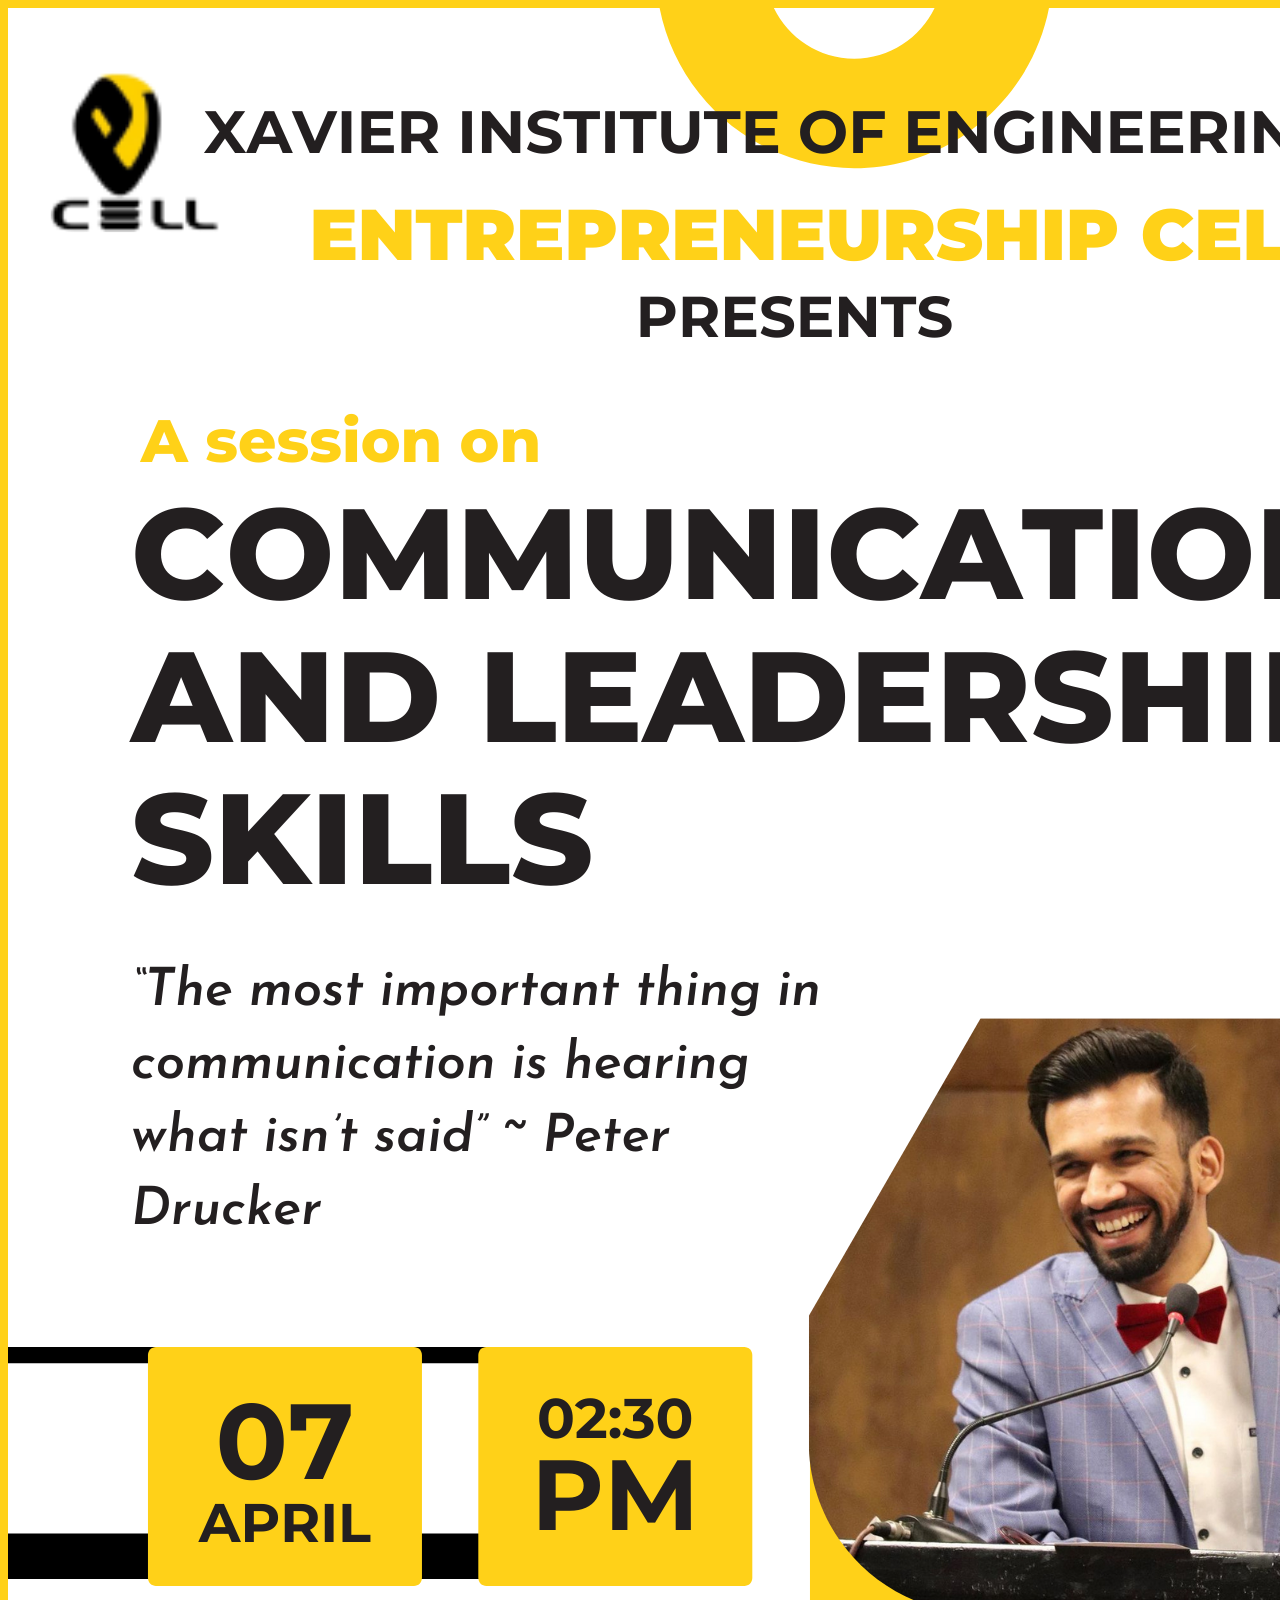
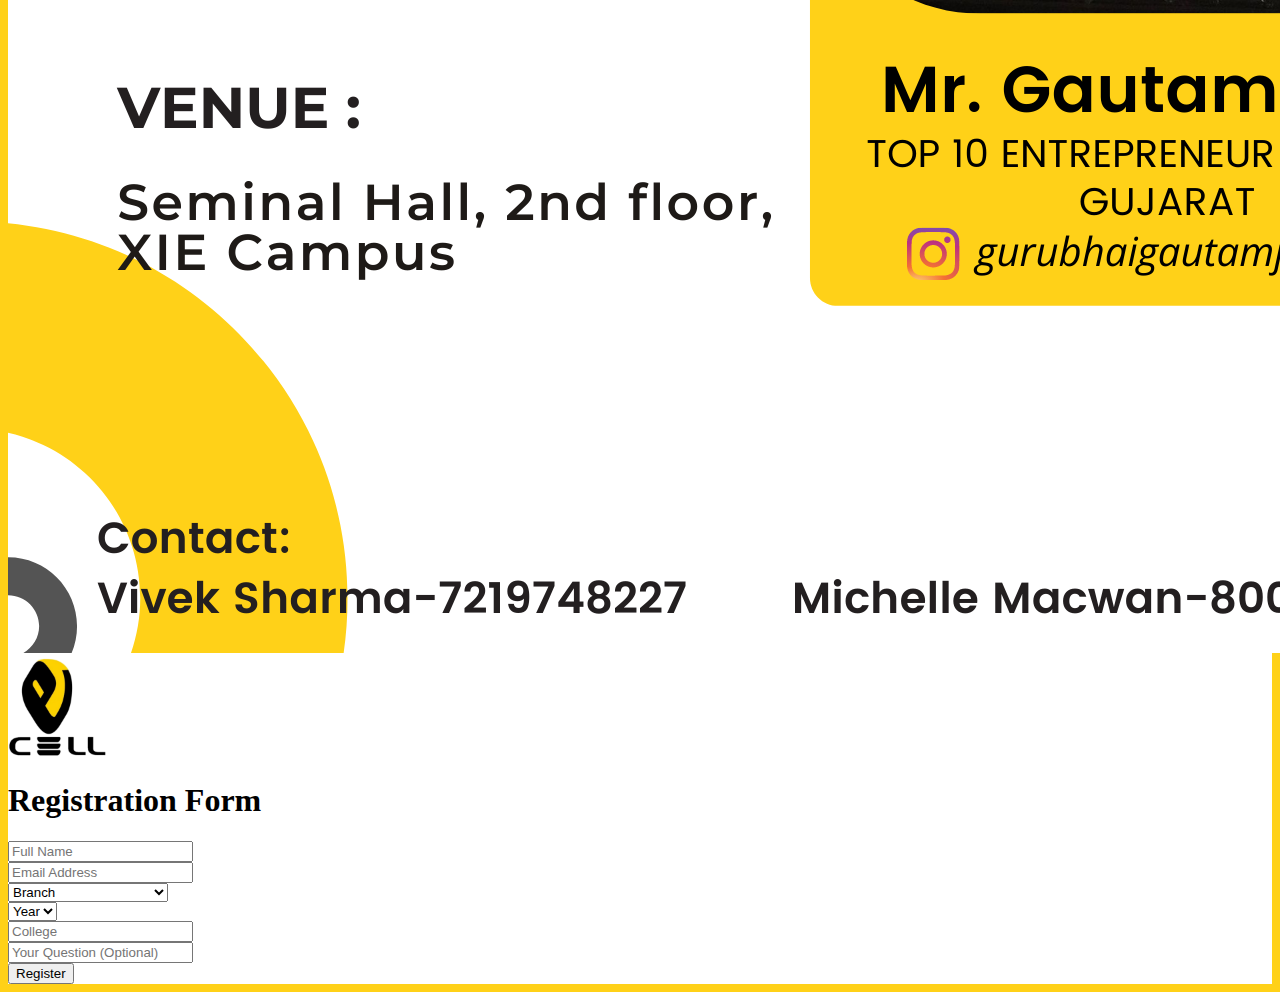
==== commit 940c6656: "new-form" ====
--- a/index.html
+++ b/index.html
@@ -17,15 +17,14 @@
     integrity="sha384-1BmE4kWBq78iYhFldvKuhfTAU6auU8tT94WrHftjDbrCEXSU1oBoqyl2QvZ6jIW3" crossorigin="anonymous" />
 
   <!-- CSS -->
-  <link rel="stylesheet" href="fonts/material-design-iconic-font/css/material-design-iconic-font.min.css">
-  <!-- <link rel="stylesheet" href="css/style.css"> -->
-  <link rel="stylesheet" href="css/nores.css">
+  <link rel="stylesheet" href="css/style.css">
+  <!-- <link rel="stylesheet" href="css/nores.css"> -->
 </head>
 
 <body>
 
   <!-- Not Accepting Response Page -->
-  <div>
+  <!-- <div>
 
     <main>
       <div>
@@ -156,7 +155,7 @@
         </svg>
       </div>
       <div>
-        <a href='emailto:xieecell@gmail.com'>
+        <a href='mailto:xieecell@gmail.com'>
           <svg width="107px" viewBox="0 0 107 34" xmlns="http://www.w3.org/2000/svg"
             xmlns:xlink="http://www.w3.org/1999/xlink">
             <defs>
@@ -198,7 +197,7 @@
 
 
   </div>
-
+ -->
 
 
 
@@ -260,6 +259,62 @@
     </div>
   </div> -->
 
+  <div class="container">
+
+    <div class="row my-bg my-3 p-0">
+      <div class="col-md-6 col-12 pb-5 pb-md-0 p-0 border-end border-warning">
+        <img class="img-fluid" src="./images/poster.png" alt="poster">
+      </div>
+      <div class="col-md-6 col-12 px-4 px-md-5 my-auto text-center">
+        <img class="ecell-logo" src="./images/fav.png" alt="E-Cell">
+        <h1 class="pb-3 pb-md-5 text-center">Registration Form</h1>
+        <form method="POST" name="google-sheet">
+          <div>
+            <input name="Full Name" type="text" placeholder="Full Name" class="form-control mb-4" required>
+
+          </div>
+          <div>
+            <input type="email" name="Email" placeholder="Email Address" class="form-control my-4" required>
+          </div>
+          <div>
+            <select name="Branch" class="form-control my-4">
+              <option value="None" disabled selected>Branch</option>
+              <option value="IT">Information Technology</option>
+              <option value="CS">Computer Engineering</option>
+              <option value="EXTC">ExTC</option>
+              <option value="Mech">Mechanical</option>
+              <option value="Others">Others</option>
+            </select>
+          </div>
+          <div>
+            <select name="Year" class="form-control my-4">
+              <option value="None" disabled selected>Year</option>
+              <option value="FE">FE</option>
+              <option value="SE">SE</option>
+              <option value="TE">TE</option>
+              <option value="BE">BE</option>
+            </select>
+          </div>
+
+          <div>
+            <input name="College" type="text" placeholder="College" class="form-control my-4" required>
+          </div>
+          <div>
+            <input class="form-control bg-box text-dark ps-2" type="text" name="Query"
+              placeholder="Your Question (Optional)" />
+          </div>
+          <div class="py-3 py-md-5">
+
+            <button class="btn btn-lg bg-warning text-light" type="submit" value="submit" id="submit-button"
+              onclick="submitClicked();">Register
+          </div>
+          </button>
+        </form>
+      </div>
+    </div>
+  </div>
+
+
   <!-- Bootstrap JS -->
   <script src="https://cdn.jsdelivr.net/npm/bootstrap@5.1.3/dist/js/bootstrap.bundle.min.js"
     integrity="sha384-ka7Sk0Gln4gmtz2MlQnikT1wXgYsOg+OMhuP+IlRH9sENBO0LRn5q+8nbTov4+1p"
--- a/css/style.css
+++ b/css/style.css
@@ -1,285 +1,15 @@
-@font-face {
-  font-family: "Poppins-Regular";
-  src: url("../fonts/poppins/Poppins-Regular.ttf");
+body {
+  background-color: #FFD118;
 }
-@font-face {
-  font-family: "Poppins-SemiBold";
-  src: url("../fonts/poppins/Poppins-SemiBold.ttf");
+.ecell-logo{
+  height: 100px;
+  width: 100px;
 }
-* {
-  -webkit-box-sizing: border-box;
-  -moz-box-sizing: border-box;
-  box-sizing: border-box;
+.form-control:focus {
+  border-color: #f6e71d;
+  box-shadow: inset 0 1px 1px rgba(0, 0, 0, 0.075), 0 0 8px rgb(255, 230, 6);
 }
 
-body {
-  font-family: "Poppins-Regular";
-  color: #333;
-  font-size: 13px;
-  margin: 0;
-  background-color: #0219a1;
-  background-image: linear-gradient(to bottom right, #0219a1, #02a7ed);
+.my-bg {
+  background-color: #ffffff;
 }
-input::placeholder {
-  color: #fff;
-}
-input,
-textarea,
-select,
-button {
-  font-family: "Poppins-Regular";
-  color: #333;
-  font-size: 13px;
-}
-
-.form-control:focus {
-  box-shadow: none;
-  outline: none;
-}
-p,
-h1,
-h2,
-h3,
-h4,
-h5,
-h6,
-ul {
-  margin: 0;
-}
-
-img {
-  max-width: 100%;
-}
-
-ul {
-  padding-left: 0;
-  margin-bottom: 0;
-}
-
-a:hover {
-  text-decoration: none;
-}
-
-:focus {
-  outline: none;
-}
-
-.wrapper {
-  min-height: 100vh;
-  background-size: cover;
-  background-repeat: no-repeat;
-  display: flex;
-  align-items: center;
-}
-.bg-box {
-  background: #ffffff;
-}
-.inner {
-  padding: 20px;
-  background: #fff;
-  max-width: 850px;
-  margin: auto;
-  display: flex;
-  background: #6190e8;
-  background: -webkit-linear-gradient(to right, #a7bfe8, #6190e8);
-  background: linear-gradient(to right, #c4d4f0, #003494);
-}
-.inner .image-holder {
-  width: 50%;
-}
-.inner form {
-  width: 50%;
-  padding-top: 36px;
-  padding-left: 45px;
-  padding-right: 45px;
-}
-.inner h3 {
-  text-transform: uppercase;
-  font-size: 25px;
-  font-family: "Poppins-SemiBold";
-  text-align: center;
-  margin-bottom: 28px;
-}
-
-.form-group {
-  display: flex;
-}
-.form-group input {
-  width: 50%;
-}
-.form-group input:first-child {
-  margin-right: 25px;
-}
-
-.form-wrapper {
-  position: relative;
-}
-.form-wrapper i {
-  position: absolute;
-  bottom: 9px;
-  right: 0;
-}
-
-.form-control {
-  border: 1px solid #333;
-  border-top: none;
-  border-right: none;
-  border-left: none;
-  display: block;
-  width: 100%;
-  height: 30px;
-  padding: 0;
-  margin-bottom: 25px;
-}
-.form-control::-webkit-input-placeholder {
-  font-size: 13px;
-  color: rgb(0, 0, 0);
-  font-family: "Poppins-Regular";
-}
-.form-control::-moz-placeholder {
-  font-size: 13px;
-  color: rgb(0, 0, 0);
-  font-family: "Poppins-Regular";
-}
-.form-control:-ms-input-placeholder {
-  font-size: 13px;
-  color: rgb(0, 0, 0);
-  font-family: "Poppins-Regular";
-}
-.form-control:-moz-placeholder {
-  font-size: 13px;
-  color: rgb(0, 0, 0);
-  font-family: "Poppins-Regular";
-}
-
-select {
-  -moz-appearance: none;
-  -webkit-appearance: none;
-  cursor: pointer;
-  padding-left: 20px;
-}
-select option:hover {
-  background-color: #232526;
-}
-select option[value=""][disabled] {
-  display: none;
-}
-
-button {
-  border: none;
-  width: 164px;
-  height: 51px;
-  margin: auto;
-  margin-top: 40px;
-  cursor: pointer;
-  display: flex;
-  align-items: center;
-  justify-content: center;
-  padding: 0;
-  font-size: 15px;
-  color: #fff;
-  vertical-align: middle;
-  -webkit-transform: perspective(1px) translateZ(0);
-  transform: perspective(1px) translateZ(0);
-  -webkit-transition-duration: 0.3s;
-  transition-duration: 0.3s;
-  background: #fff;
-}
-button i {
-  margin-left: 10px;
-  -webkit-transform: translateZ(0);
-  transform: translateZ(0);
-}
-button:hover i,
-button:focus i,
-button:active i {
-  -webkit-animation-name: hvr-icon-wobble-horizontal;
-  animation-name: hvr-icon-wobble-horizontal;
-  -webkit-animation-duration: 1s;
-  animation-duration: 1s;
-  -webkit-animation-timing-function: ease-in-out;
-  animation-timing-function: ease-in-out;
-  -webkit-animation-iteration-count: 1;
-  animation-iteration-count: 1;
-}
-
-@-webkit-keyframes hvr-icon-wobble-horizontal {
-  16.65% {
-    -webkit-transform: translateX(6px);
-    transform: translateX(6px);
-  }
-  33.3% {
-    -webkit-transform: translateX(-5px);
-    transform: translateX(-5px);
-  }
-  49.95% {
-    -webkit-transform: translateX(4px);
-    transform: translateX(4px);
-  }
-  66.6% {
-    -webkit-transform: translateX(-2px);
-    transform: translateX(-2px);
-  }
-  83.25% {
-    -webkit-transform: translateX(1px);
-    transform: translateX(1px);
-  }
-  100% {
-    -webkit-transform: translateX(0);
-    transform: translateX(0);
-  }
-}
-@keyframes hvr-icon-wobble-horizontal {
-  16.65% {
-    -webkit-transform: translateX(6px);
-    transform: translateX(6px);
-  }
-  33.3% {
-    -webkit-transform: translateX(-5px);
-    transform: translateX(-5px);
-  }
-  49.95% {
-    -webkit-transform: translateX(4px);
-    transform: translateX(4px);
-  }
-  66.6% {
-    -webkit-transform: translateX(-2px);
-    transform: translateX(-2px);
-  }
-  83.25% {
-    -webkit-transform: translateX(1px);
-    transform: translateX(1px);
-  }
-  100% {
-    -webkit-transform: translateX(0);
-    transform: translateX(0);
-  }
-}
-@media (max-width: 1199px) {
-  .wrapper {
-    background-position: right center;
-  }
-}
-@media (max-width: 991px) {
-  .inner form {
-    padding-top: 10px;
-    padding-left: 30px;
-    padding-right: 30px;
-  }
-}
-@media (max-width: 767px) {
-  .inner {
-    display: block;
-  }
-  .inner .image-holder {
-    width: 100%;
-  }
-  .inner form {
-    width: 100%;
-    padding: 40px 0 30px;
-  }
-
-  button {
-    margin-top: 60px;
-  }
-}
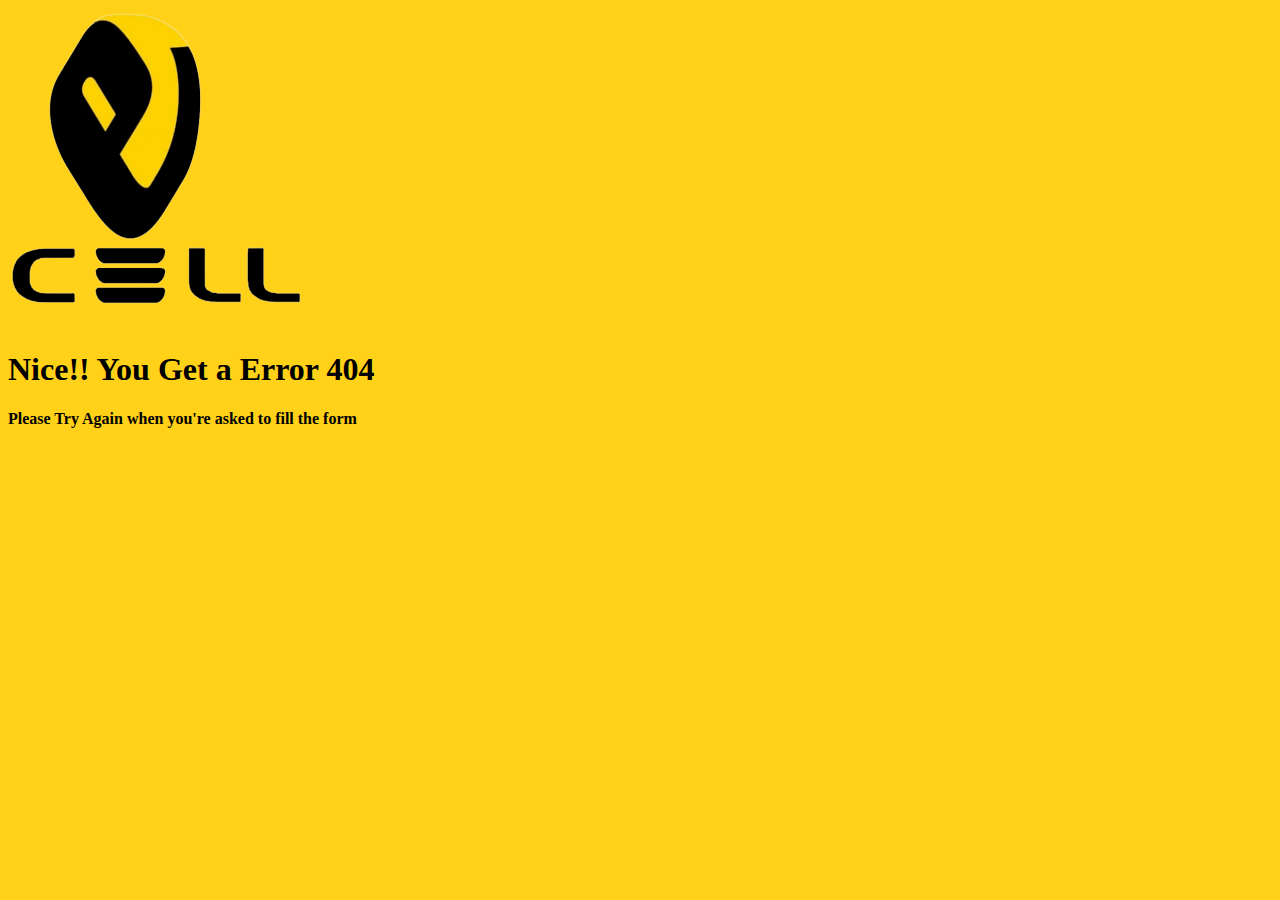
==== commit 956f89fe: "added no write" ====
--- a/index.html
+++ b/index.html
@@ -22,244 +22,25 @@
 </head>
 
 <body>
+  <!-- ERROR Code -->
+  <div class="text-center mx-auto p-5 mt-5">
+    <img src="images/nobg.png" alt="ecell">
+    <br />
+    <br />
 
-  <!-- Not Accepting Response Page -->
-  <!-- <div>
-
-    <main>
-      <div>
-        <svg width="636px" viewBox="-100 0 536 190" xmlns="http://www.w3.org/2000/svg"
-          xmlns:xlink="http://www.w3.org/1999/xlink">
-          <defs>
-            <filter x="-50%" y="-50%" width="200%" height="200%" filterUnits="objectBoundingBox" id="stroke-glow">
-              <feMorphology radius="1" operator="dilate" in="SourceAlpha" result="shadowSpreadOuter1"></feMorphology>
-              <feOffset dx="0" dy="0" in="shadowSpreadOuter1" result="shadowOffsetOuter1"></feOffset>
-              <feMorphology radius="1" operator="erode" in="SourceAlpha" result="shadowInner"></feMorphology>
-              <feOffset dx="0" dy="0" in="shadowInner" result="shadowInner"></feOffset>
-              <feComposite in="shadowOffsetOuter1" in2="shadowInner" operator="out" result="shadowOffsetOuter1">
-              </feComposite>
-              <feGaussianBlur stdDeviation="4" in="shadowOffsetOuter1" result="shadowBlurOuter1"></feGaussianBlur>
-              <feColorMatrix values="0 0 0 0 0.793633078   0 0 0 0 0.184316773   0 0 0 0 0.184316773  0 0 0 0.5 0"
-                type="matrix" in="shadowBlurOuter1" result="shadowMatrixOuter1"></feColorMatrix>
-              <feMorphology radius="1" operator="dilate" in="SourceAlpha" result="shadowSpreadOuter2"></feMorphology>
-              <feOffset dx="0" dy="0" in="shadowSpreadOuter2" result="shadowOffsetOuter2"></feOffset>
-              <feMorphology radius="1" operator="erode" in="SourceAlpha" result="shadowInner"></feMorphology>
-              <feOffset dx="0" dy="0" in="shadowInner" result="shadowInner"></feOffset>
-              <feComposite in="shadowOffsetOuter2" in2="shadowInner" operator="out" result="shadowOffsetOuter2">
-              </feComposite>
-              <feGaussianBlur stdDeviation="2.5" in="shadowOffsetOuter2" result="shadowBlurOuter2"></feGaussianBlur>
-              <feColorMatrix values="0 0 0 0 1   0 0 0 0 0   0 0 0 0 0  0 0 0 1 0" type="matrix" in="shadowBlurOuter2"
-                result="shadowMatrixOuter2"></feColorMatrix>
-              <feMerge>
-                <feMergeNode in="shadowMatrixOuter1"></feMergeNode>
-                <feMergeNode in="shadowMatrixOuter2"></feMergeNode>
-              </feMerge>
-            </filter>
-
-            <path
-              d="M213.248,144.368 L193.952,144.368 C196.544,138.992 201.248,133.712 205.472,126.8 C211.136,117.584 213.92,109.904 213.92,103.856 C213.92,102.8 213.824,101.552 213.632,100.112 L200.48,110.096 C200.96,110.48 201.344,110.864 201.536,111.344 C201.824,111.92 201.92,112.592 201.92,113.264 C201.92,117.872 199.136,123.728 194.528,131.312 C189.92,139.088 185.792,144.944 185.792,151.472 L185.792,152.144 C186.464,150.992 187.712,150.608 189.632,150.608 L213.248,150.608 L213.248,158.096 C213.248,162.704 212.096,164.816 208.064,165.776 L208.064,167.696 L233.312,167.696 L233.312,165.776 C229.28,164.816 228.128,162.704 228.128,158.096 L228.128,150.608 L232.352,150.608 C234.08,150.608 234.944,151.376 235.424,153.008 L238.016,140.528 C236,143.12 234.08,144.368 231.584,144.368 L228.128,144.368 L228.128,115.184 C228.128,110.96 228.704,105.392 229.856,98.384 L227.84,98 C225.92,109.04 220.832,115.856 213.248,118.064 L213.248,144.368 Z"
-              id="error-3-4"></path>
-            <path
-              d="M159.816,103.088 C173.544,103.088 183.816,115.664 183.816,135.92 C183.816,156.176 173.544,168.848 159.816,168.848 C146.088,168.848 135.816,156.272 135.816,135.92 C135.816,115.568 146.088,103.088 159.816,103.088 Z M159.816,109.04 C154.056,109.04 152.04,117.776 152.04,135.92 C152.04,154.064 154.056,162.8 159.816,162.8 C165.576,162.8 167.592,154.064 167.592,135.92 C167.592,117.776 165.576,109.04 159.816,109.04 Z"
-              id="error-2-0"></path>
-            <path
-              d="M107.456,144.368 L88.16,144.368 C90.752,138.992 95.456,133.712 99.68,126.8 C105.344,117.584 108.128,109.904 108.128,103.856 C108.128,102.8 108.032,101.552 107.84,100.112 L94.688,110.096 C95.168,110.48 95.552,110.864 95.744,111.344 C96.032,111.92 96.128,112.592 96.128,113.264 C96.128,117.872 93.344,123.728 88.736,131.312 C84.128,139.088 80,144.944 80,151.472 L80,152.144 C80.672,150.992 81.92,150.608 83.84,150.608 L107.456,150.608 L107.456,158.096 C107.456,162.704 106.304,164.816 102.272,165.776 L102.272,167.696 L127.52,167.696 L127.52,165.776 C123.488,164.816 122.336,162.704 122.336,158.096 L122.336,150.608 L126.56,150.608 C128.288,150.608 129.152,151.376 129.632,153.008 L132.224,140.528 C130.208,143.12 128.288,144.368 125.792,144.368 L122.336,144.368 L122.336,115.184 C122.336,110.96 122.912,105.392 124.064,98.384 L122.048,98 C120.128,109.04 115.04,115.856 107.456,118.064 L107.456,144.368 Z"
-              id="error-1-4"></path>
-
-            <path
-              d="M37.4817931,46.5 L37.4817931,39.6206897 C37.4817931,33.5862069 37.9645517,30.8103448 44.9645517,30.8103448 C55.705931,30.8103448 63.5507586,37.3275862 66.6886897,48.9137931 L68.2576552,48.6724138 L64.2748966,22 C62.8266207,23.5689655 60.7748966,24.0517241 57.7576552,24.0517241 L10.568,24.0517241 L10.568,27.4310345 C14.3093793,27.6724138 16.2404138,30.2068966 16.2404138,34.9137931 L16.2404138,92.9655172 C16.2404138,97.6724138 14.3093793,100.327586 10.568,100.568966 L10.568,103.948276 L55.3438621,103.948276 C60.6542069,103.948276 63.9128276,104.068966 65.4817931,106 L73.568,76.0689655 L72.3611034,75.7068966 C65.6024828,90.0689655 56.6714483,97.3103448 45.8093793,97.3103448 C37.6024828,97.3103448 37.4817931,93.5689655 37.4817931,85.6034483 L37.4817931,53.5 L40.6197241,53.5 C49.1886897,53.5 53.6542069,57.1206897 55.3438621,65.8103448 L56.7921379,65.8103448 L54.0162759,37.6896552 L52.568,37.6896552 C51.9645517,43.9655172 49.068,46.5 42.6714483,46.5 L37.4817931,46.5 Z"
-              id="error-1-e"></path>
-            <path
-              d="M77.384,24 L114.248,24 C124.232,24 129.224,27.072 129.224,33.792 C129.224,40.032 125.384,44.64 117.512,48.672 C124.616,58.176 127.976,69.12 131.912,80.256 C132.488,81.792 133.064,82.848 133.448,83.424 C134.216,84.384 135.176,84.768 136.52,84.864 L136.52,87.552 L111.848,87.552 L111.848,84.864 C113.672,84.768 114.536,83.712 114.536,81.696 C114.536,78.528 111.848,68.352 103.688,54.816 C102.152,55.488 100.616,55.872 98.792,56.256 L98.792,78.816 C98.792,82.656 100.232,84.672 103.208,84.864 L103.208,87.552 L77.384,87.552 L77.384,84.864 C80.36,84.672 81.896,82.56 81.896,78.816 L81.896,32.64 C81.896,28.896 80.36,26.88 77.384,26.688 L77.384,24 Z M98.792,49.92 C107.432,47.616 112.136,42.624 112.136,36.576 C112.136,32.256 109.64,29.856 105.128,29.856 C100.424,29.856 98.792,31.584 98.792,36 L98.792,49.92 Z"
-              id="error-2-r"></path>
-            <path
-              d="M140.072,24 L176.936,24 C186.92,24 191.912,27.072 191.912,33.792 C191.912,40.032 188.072,44.64 180.2,48.672 C187.304,58.176 190.664,69.12 194.6,80.256 C195.176,81.792 195.752,82.848 196.136,83.424 C196.904,84.384 197.864,84.768 199.208,84.864 L199.208,87.552 L174.536,87.552 L174.536,84.864 C176.36,84.768 177.224,83.712 177.224,81.696 C177.224,78.528 174.536,68.352 166.376,54.816 C164.84,55.488 163.304,55.872 161.48,56.256 L161.48,78.816 C161.48,82.656 162.92,84.672 165.896,84.864 L165.896,87.552 L140.072,87.552 L140.072,84.864 C143.048,84.672 144.584,82.56 144.584,78.816 L144.584,32.64 C144.584,28.896 143.048,26.88 140.072,26.688 L140.072,24 Z M161.48,49.92 C170.12,47.616 174.824,42.624 174.824,36.576 C174.824,32.256 172.328,29.856 167.816,29.856 C163.112,29.856 161.48,31.584 161.48,36 L161.48,49.92 Z"
-              id="error-3-r"></path>
-            <path
-              d="M192.744,56.6360024 C192.744,36.1880024 205.416,22.9400024 223.08,22.9400024 C240.456,22.9400024 251.976,35.1320024 251.976,55.7720024 C251.976,65.1800024 248.808,73.5320024 243.336,79.4840024 C237.96,85.3400024 230.28,88.7000024 222.408,88.7000024 C204.264,88.7000024 192.744,76.4120024 192.744,56.6360024 Z M221.544,28.8920024 C213.96,28.8920024 210.408,35.7080024 210.408,49.4360024 C210.408,71.5160024 214.44,82.4600024 222.984,82.4600024 C230.568,82.4600024 234.12,75.6440024 234.12,61.7240024 C234.12,39.7400024 230.088,28.8920024 221.544,28.8920024 Z"
-              id="error-4-o"></path>
-            <path
-              d="M252,24 L298.12987,24 C310.623377,24 316.87013,27.8187311 316.87013,36.1722054 C316.87013,43.929003 312.064935,49.6570997 302.214286,54.6691843 C311.103896,66.4833837 315.308442,80.0876133 320.233766,93.9305136 C320.954545,95.8398792 321.675325,97.152568 322.155844,97.8685801 C323.116883,99.0619335 324.318182,99.5392749 326,99.6586103 L326,103 L295.126623,103 L295.126623,99.6586103 C297.409091,99.5392749 298.49026,98.2265861 298.49026,95.7205438 C298.49026,91.7824773 295.126623,79.1329305 284.915584,62.3066465 C282.993506,63.141994 281.071429,63.6193353 278.788961,64.0966767 L278.788961,92.1404834 C278.788961,96.9138973 280.590909,99.4199396 284.314935,99.6586103 L284.314935,103 L252,103 L252,99.6586103 C255.724026,99.4199396 257.646104,96.7945619 257.646104,92.1404834 L257.646104,34.7401813 C257.646104,30.0861027 255.724026,27.5800604 252,27.3413897 L252,24 Z M278.788961,56.2205438 C289.600649,53.3564955 295.487013,47.1510574 295.487013,39.6329305 C295.487013,34.2628399 292.363636,31.2794562 286.717532,31.2794562 C280.831169,31.2794562 278.788961,33.4274924 278.788961,38.9169184 L278.788961,56.2205438 Z"
-              id="error-5-r"></path>
-
-            <rect id="error-right" x="252" y="113" width="74" height="4"></rect>
-            <rect id="error-left" x="10" y="113" width="63" height="4"></rect>
-            <rect id="error-top" x="10" y="10" width="307" height="4"></rect>
-          </defs>
-          <g fill-rule="evenodd">
-            <g class="glow" fill="black" fill-opacity="1">
-              <use class="error-3-4" filter="url(#stroke-glow)" xlink:href="#error-3-4"></use>
-              <use class="error-2-0" filter="url(#stroke-glow)" xlink:href="#error-2-0"></use>
-              <use class="error-1-4" filter="url(#stroke-glow)" xlink:href="#error-1-4"></use>
-              <use class="error-1-e" filter="url(#stroke-glow)" xlink:href="#error-1-e"></use>
-              <use class="error-2-r" filter="url(#stroke-glow)" xlink:href="#error-2-r"></use>
-              <use class="error-3-r" filter="url(#stroke-glow)" xlink:href="#error-3-r"></use>
-              <use class="error-4-o" filter="url(#stroke-glow)" xlink:href="#error-4-o"></use>
-              <use class="error-5-r" filter="url(#stroke-glow)" xlink:href="#error-5-r"></use>
-              <use class="error-right" filter="url(#stroke-glow)" xlink:href="#error-right"></use>
-              <use class="error-left" filter="url(#stroke-glow)" xlink:href="#error-left"></use>
-              <use class="error-top" filter="url(#stroke-glow)" xlink:href="#error-top"></use>
-            </g>
-            <g class="top" fill="none" stroke="#FF0000" stroke-width="2" stroke-linecap="round" stroke-linejoin="round">
-              <use class="error-3-4" xlink:href="#error-3-4"></use>
-              <use class="error-2-0" xlink:href="#error-2-0"></use>
-              <use class="error-1-4" xlink:href="#error-1-4"></use>
-              <use class="error-1-e" xlink:href="#error-1-e"></use>
-              <use class="error-2-r" xlink:href="#error-2-r"></use>
-              <use class="error-3-r" xlink:href="#error-3-r"></use>
-              <use class="error-4-o" xlink:href="#error-4-o"></use>
-              <use class="error-5-r" xlink:href="#error-5-r"></use>
-              <use class="error-right" xlink:href="#error-right"></use>
-              <use class="error-left" xlink:href="#error-left"></use>
-              <use class="error-top" xlink:href="#error-top"></use>
-            </g>
-          </g>
-        </svg>
-      </div>
-      <div>
-        <svg width="293px" viewBox="0 0 293 63" xmlns="http://www.w3.org/2000/svg"
-          xmlns:xlink="http://www.w3.org/1999/xlink">
-          <defs>
-            <filter x="-50%" y="-50%" width="200%" height="200%" filterUnits="objectBoundingBox" id="fill-glow">
-              <feOffset dx="0" dy="0" in="SourceAlpha" result="shadowOffsetOuter1"></feOffset>
-              <feGaussianBlur stdDeviation="2" in="shadowOffsetOuter1" result="shadowBlurOuter1"></feGaussianBlur>
-              <feColorMatrix values="0 0 0 0 0.961017219   0 0 0 0 0.478442028   0 0 0 0 0.478442028  0 0 0 0.5 0"
-                type="matrix" in="shadowBlurOuter1" result="shadowMatrixOuter1"></feColorMatrix>
-              <feOffset dx="0" dy="0" in="SourceAlpha" result="shadowOffsetOuter2"></feOffset>
-              <feGaussianBlur stdDeviation="0.5" in="shadowOffsetOuter2" result="shadowBlurOuter2"></feGaussianBlur>
-              <feColorMatrix values="0 0 0 0 1   0 0 0 0 0   0 0 0 0 0  0 0 0 1 0" type="matrix" in="shadowBlurOuter2"
-                result="shadowMatrixOuter2"></feColorMatrix>
-              <feMerge>
-                <feMergeNode in="shadowMatrixOuter1"></feMergeNode>
-                <feMergeNode in="shadowMatrixOuter2"></feMergeNode>
-              </feMerge>
-            </filter>
-            <path
-              d="M11.8,10 C11.24,10 10.78,10.6 10.78,11.4 C10.78,12.2 11.24,12.8 11.8,12.8 C12.36,12.8 12.82,12.2 12.82,11.4 C12.82,10.62 12.36,10 11.8,10 Z M12.64,14.2 L10.06,14.4 L10.06,14.58 C10.12,14.58 10.18,14.56 10.24,14.56 C10.78,14.56 11.02,14.9 11.02,15.54 L11.02,22.54 C11.02,23.64 10.74,24.12 10,24.12 L10,24.3 L13.66,24.3 L13.66,24.12 C12.92,24.12 12.64,23.64 12.64,22.54 L12.64,14.2 Z M17.54,22.54 L17.54,15.22 L18.64,15.22 C18.86,15.22 19.04,15.22 19.26,15.36 L19.66,14.14 C19.42,14.3 19.12,14.4 18.8,14.4 L17.54,14.4 L17.54,13.1 C17.54,11.6 17.9,10.82 18.98,10.82 C19.74,10.82 20.16,11.28 20.2,12.2 L20.26,12.22 L20.8,10.32 C20.3,10.08 19.68,10 18.96,10 C17.26,10 16.04,11.02 15.88,12.7 C15.74,14.1 15.96,14.88 14.64,15.04 L14.64,15.22 L15.92,15.22 L15.92,22.54 C15.92,23.64 15.64,24.12 14.9,24.12 L14.9,24.3 L18.56,24.3 L18.56,24.12 C17.82,24.12 17.54,23.64 17.54,22.54 Z M31.18,18.6 C28.6,19.08 27.18,20.38 27.18,21.94 C27.18,22.86 27.76,23.48 28.68,23.48 C30.28,23.48 31.2,22 31.2,19.14 C31.2,18.96 31.18,18.78 31.18,18.6 Z M31.14,17.84 C31.14,17.66 31.16,17.48 31.16,17.26 C31.16,15.84 30.72,15.12 29.48,15.12 C27.88,15.12 26.62,16.1 26.3,17.7 L26.16,17.7 L26.5,14.5 C26.66,14.7 26.84,14.8 27.06,14.8 C27.58,14.8 28.68,14.2 30.26,14.2 C32.24,14.2 32.8,15.12 32.8,16.98 L32.8,21.98 C32.8,23.4 33.12,24.08 33.96,24.12 L33.96,24.3 L31.7,24.3 C31.44,23.8 31.26,23.28 31.14,22.7 C30.46,23.88 29.44,24.48 28.1,24.48 C26.54,24.48 25.54,23.5 25.54,22.06 C25.54,20.02 27.46,18.48 31.14,17.84 Z M37.26,22.54 L37.26,18.8 C37.26,18.04 37.32,17.32 37.74,16.64 C38.26,15.82 39.08,15.36 39.68,15.36 C40.5,15.36 40.96,15.9 40.96,16.68 L40.96,22.54 C40.96,23.64 40.68,24.12 39.94,24.12 L39.94,24.3 L43.6,24.3 L43.6,24.12 C42.86,24.12 42.58,23.64 42.58,22.54 L42.58,16.9 C42.58,15.08 42.06,14.2 40.64,14.2 C39.48,14.2 38.28,14.88 37.2,16.26 C37.14,15.46 37.04,14.82 36.8,14.3 L34.48,14.48 L34.48,14.68 C34.54,14.68 34.58,14.66 34.64,14.66 C35.3,14.66 35.64,15.42 35.64,16.92 L35.64,22.54 C35.64,23.64 35.36,24.12 34.62,24.12 L34.62,24.3 L38.28,24.3 L38.28,24.12 C37.54,24.12 37.26,23.64 37.26,22.54 Z M44.84,15.96 L46.88,22.02 C47.24,23.08 47.4,23.94 47.4,24.56 C47.4,26.24 46.7,27.22 45.76,27.22 C45.16,27.22 44.78,26.78 44.78,25.96 C44.78,25.78 44.8,25.56 44.86,25.3 L44.78,25.28 L43.8,27.86 C44.32,28.4 44.9,28.66 45.52,28.66 C46.58,28.66 47.5,27.92 48.1,26.52 C48.58,25.36 48.8,24.14 49.14,22.98 L51.1,16.4 C51.42,15.3 51.64,14.66 52.42,14.58 L52.42,14.4 L49.64,14.4 L49.64,14.58 C50.06,14.58 50.28,14.82 50.28,15.3 C50.28,15.48 50.22,15.86 50.06,16.42 L48.5,22.12 L46.6,16.06 C46.5,15.76 46.44,15.6 46.44,15.56 C46.44,15.38 46.4,15.28 46.4,15.24 C46.4,14.9 46.62,14.62 47.02,14.58 L47.02,14.4 L43.78,14.4 L43.78,14.58 C44.46,14.68 44.56,15.14 44.84,15.96 Z M55.48,15.24 L55.48,21.94 C55.48,22.94 55.62,23.46 56.86,23.46 C58.72,23.46 59.94,21.98 59.94,19.38 C59.94,16.8 58.62,15.22 56.28,15.22 C56.04,15.22 55.78,15.22 55.48,15.24 Z M53.86,12.42 C53.86,11.78 53.62,11.46 53.1,11.46 C53.04,11.46 52.96,11.48 52.9,11.48 L52.9,11.28 L55.48,10.68 L55.48,14.42 C55.98,14.4 56.32,14.38 56.5,14.38 C59.74,14.38 61.7,16.5 61.7,19.58 C61.7,21.34 61.04,22.74 59.84,23.54 C58.8,24.24 57.52,24.3 55.86,24.3 L52.86,24.3 L52.86,24.12 C53.6,24.12 53.86,23.64 53.86,22.54 L53.86,12.42 Z M62.84,19.38 C62.84,16.22 64.66,14.2 67.22,14.2 C69.64,14.2 71.4,16.26 71.4,19.14 C71.4,22.5 69.62,24.5 67.02,24.5 C64.58,24.5 62.84,22.48 62.84,19.38 Z M66.96,15.04 C65.58,15.04 64.62,16.34 64.62,18.7 C64.62,21.96 65.64,23.66 67.24,23.66 C68.64,23.66 69.6,22.32 69.6,19.88 C69.6,16.74 68.52,15.04 66.96,15.04 Z M80.38,22.54 C80.38,23.64 80.66,24.12 81.4,24.12 L81.4,24.3 L78.4,24.3 C76.98,24.3 75.82,24.26 74.8,23.76 C73.4,23.06 72.56,21.54 72.56,19.58 C72.56,16.5 74.52,14.38 77.76,14.38 C77.94,14.38 78.28,14.4 78.78,14.42 L78.78,13.06 C78.78,12.78 78.76,12.6 78.76,12.48 C78.76,11.76 78.54,11.48 77.98,11.48 L77.8,11.48 L77.8,11.28 L80.38,10.68 L80.38,22.54 Z M78.78,15.24 C78.48,15.22 78.2,15.22 77.96,15.22 C75.62,15.22 74.3,16.8 74.3,19.5 C74.3,21.98 75.54,23.46 77.4,23.46 C78.64,23.46 78.78,22.94 78.78,21.94 L78.78,15.24 Z M82.7,15.96 L84.74,22.02 C85.1,23.08 85.26,23.94 85.26,24.56 C85.26,26.24 84.56,27.22 83.62,27.22 C83.02,27.22 82.64,26.78 82.64,25.96 C82.64,25.78 82.66,25.56 82.72,25.3 L82.64,25.28 L81.66,27.86 C82.18,28.4 82.76,28.66 83.38,28.66 C84.44,28.66 85.36,27.92 85.96,26.52 C86.44,25.36 86.66,24.14 87,22.98 L88.96,16.4 C89.28,15.3 89.5,14.66 90.28,14.58 L90.28,14.4 L87.5,14.4 L87.5,14.58 C87.92,14.58 88.14,14.82 88.14,15.3 C88.14,15.48 88.08,15.86 87.92,16.42 L86.36,22.12 L84.46,16.06 C84.36,15.76 84.3,15.6 84.3,15.56 C84.3,15.38 84.26,15.28 84.26,15.24 C84.26,14.9 84.48,14.62 84.88,14.58 L84.88,14.4 L81.64,14.4 L81.64,14.58 C82.32,14.68 82.42,15.14 82.7,15.96 Z M101.24,18.6 C98.66,19.08 97.24,20.38 97.24,21.94 C97.24,22.86 97.82,23.48 98.74,23.48 C100.34,23.48 101.26,22 101.26,19.14 C101.26,18.96 101.24,18.78 101.24,18.6 Z M101.2,17.84 C101.2,17.66 101.22,17.48 101.22,17.26 C101.22,15.84 100.78,15.12 99.54,15.12 C97.94,15.12 96.68,16.1 96.36,17.7 L96.22,17.7 L96.56,14.5 C96.72,14.7 96.9,14.8 97.12,14.8 C97.64,14.8 98.74,14.2 100.32,14.2 C102.3,14.2 102.86,15.12 102.86,16.98 L102.86,21.98 C102.86,23.4 103.18,24.08 104.02,24.12 L104.02,24.3 L101.76,24.3 C101.5,23.8 101.32,23.28 101.2,22.7 C100.52,23.88 99.5,24.48 98.16,24.48 C96.6,24.48 95.6,23.5 95.6,22.06 C95.6,20.02 97.52,18.48 101.2,17.84 Z M105.12,24.5 C105.28,24.26 105.48,24.14 105.76,24.14 C106.18,24.14 106.92,24.5 108.1,24.5 C110.24,24.5 111.74,23.06 111.74,21.22 C111.74,19.28 110.56,18.68 108.52,17.9 C107.36,17.46 106.74,17.14 106.74,16.32 C106.74,15.56 107.42,14.96 108.4,14.96 C109.64,14.96 110.66,15.86 110.88,17.3 L111.02,17.3 L110.8,14.28 C110.6,14.46 110.4,14.52 110.16,14.52 C109.68,14.52 109,14.18 108.18,14.18 C106.42,14.18 105.2,15.34 105.2,16.76 C105.2,18.5 106.56,18.86 108.68,19.78 C109.74,20.24 110.22,20.74 110.22,21.64 C110.22,22.78 109.28,23.66 107.9,23.66 C106.22,23.66 105.34,22.62 105.08,20.42 L104.94,20.44 L105.12,24.5 Z M117.18,18.28 C118.82,20.54 119.48,22.5 119.48,23.48 C119.48,23.94 119.32,24.1 118.92,24.12 L118.92,24.3 L122.3,24.3 L122.3,24.12 C121.54,24.04 121.36,23.64 121.14,22.92 C120.48,20.84 119.6,19 118.26,17.04 L118.88,16.34 C119.94,15.18 120.8,14.6 121.44,14.58 L121.44,14.4 L118.18,14.4 L118.18,14.58 C118.52,14.6 118.66,14.74 118.66,15.06 C118.66,15.3 118.46,15.62 118.1,16.06 L115.82,18.84 L115.82,10.68 L113.24,11.28 L113.24,11.48 C113.3,11.48 113.38,11.46 113.44,11.46 C113.96,11.46 114.2,11.78 114.2,12.42 L114.2,22.54 C114.2,23.64 113.92,24.12 113.18,24.12 L113.18,24.3 L116.84,24.3 L116.84,24.12 C116.1,24.12 115.82,23.64 115.82,22.54 L115.82,19.76 L117.18,18.28 Z M123.14,24.5 C123.3,24.26 123.5,24.14 123.78,24.14 C124.2,24.14 124.94,24.5 126.12,24.5 C128.26,24.5 129.76,23.06 129.76,21.22 C129.76,19.28 128.58,18.68 126.54,17.9 C125.38,17.46 124.76,17.14 124.76,16.32 C124.76,15.56 125.44,14.96 126.42,14.96 C127.66,14.96 128.68,15.86 128.9,17.3 L129.04,17.3 L128.82,14.28 C128.62,14.46 128.42,14.52 128.18,14.52 C127.7,14.52 127.02,14.18 126.2,14.18 C124.44,14.18 123.22,15.34 123.22,16.76 C123.22,18.5 124.58,18.86 126.7,19.78 C127.76,20.24 128.24,20.74 128.24,21.64 C128.24,22.78 127.3,23.66 125.92,23.66 C124.24,23.66 123.36,22.62 123.1,20.42 L122.96,20.44 L123.14,24.5 Z M135.94,14.4 L135.94,14.58 C136.52,14.62 136.62,15.02 136.8,15.86 L138.24,22.88 C138.3,23.22 138.36,23.5 138.36,23.74 C138.36,24 138.32,24.12 138.16,24.12 L138.12,24.12 L138.12,24.3 L140.44,24.3 L140.44,24.12 C140.26,24.08 140.24,24.04 140.24,23.9 C140.24,23.74 140.28,23.38 140.42,22.84 L141.76,17.26 L143.18,22.98 C143.28,23.42 143.32,23.68 143.32,23.74 C143.32,24 143.24,24.12 143.04,24.12 L143.04,24.3 L145.46,24.3 L145.46,24.12 C145.24,24.1 145.22,24 145.22,23.78 C145.22,23.5 145.28,23.18 145.38,22.8 L146.96,16.3 C147.24,15.14 147.48,14.58 148.04,14.58 L148.08,14.58 L148.08,14.4 L145.6,14.4 L145.6,14.58 C145.94,14.58 146.04,14.74 146.04,15.14 C146.04,15.4 145.96,15.68 145.9,15.98 L144.48,22.56 L142.44,14.4 L141.6,14.4 L139.68,22.52 L138.4,15.92 C138.32,15.5 138.3,15.22 138.3,15.1 C138.3,14.82 138.52,14.6 138.92,14.58 L138.92,14.4 L135.94,14.4 Z M151.2,22.54 L151.2,18.8 C151.2,18.04 151.26,17.32 151.68,16.64 C152.2,15.82 153.02,15.36 153.62,15.36 C154.44,15.36 154.9,15.9 154.9,16.68 C154.9,16.86 154.92,17.06 154.92,17.32 L154.92,22.54 C154.92,23.64 154.64,24.12 153.9,24.12 L153.9,24.3 L157.56,24.3 L157.56,24.12 C156.82,24.12 156.54,23.64 156.54,22.54 L156.54,16.9 C156.54,15.08 156,14.2 154.58,14.2 C153.42,14.2 152.24,14.88 151.2,16.26 L151.2,10.68 L148.62,11.28 L148.62,11.48 C148.68,11.48 148.76,11.46 148.82,11.46 C149.34,11.46 149.58,11.78 149.58,12.42 L149.58,22.54 C149.58,23.64 149.3,24.12 148.56,24.12 L148.56,24.3 L152.22,24.3 L152.22,24.12 C151.48,24.12 151.2,23.64 151.2,22.54 Z M160.28,18.8 L164.6,17.32 C164.34,15.84 163.64,15.06 162.62,15.06 C161.26,15.06 160.28,16.38 160.28,18.32 L160.28,18.8 Z M160.26,19.64 C160.46,22.1 161.86,23.58 163.58,23.58 C164.82,23.58 165.72,22.88 166.34,21.42 L166.42,21.44 L165.78,24.38 C165.6,24.28 165.46,24.26 165.38,24.26 C165.1,24.26 164.46,24.48 163.42,24.48 C160.32,24.48 158.58,22.48 158.58,19.2 C158.58,16.2 160.46,14.2 162.9,14.2 C164.76,14.2 166.1,15.5 166.28,17.62 L160.26,19.64 Z M170.02,16.42 C169.94,15.52 169.82,14.84 169.5,14.3 L167.18,14.48 L167.18,14.68 L167.26,14.68 C168.02,14.68 168.46,15.46 168.46,16.92 L168.46,22.54 C168.46,23.64 168.2,24.12 167.46,24.12 L167.46,24.3 L171.1,24.3 L171.1,24.12 C170.36,24.12 170.08,23.64 170.08,22.54 L170.08,18.94 C170.08,16.72 170.88,15.66 172.14,15.66 C172.38,15.66 172.68,15.74 173.02,15.92 L173.34,14.18 C173.18,14.14 173.02,14.12 172.82,14.12 C171.86,14.12 170.82,14.88 170.02,16.42 Z M175.84,18.8 L180.16,17.32 C179.9,15.84 179.2,15.06 178.18,15.06 C176.82,15.06 175.84,16.38 175.84,18.32 L175.84,18.8 Z M175.82,19.64 C176.02,22.1 177.42,23.58 179.14,23.58 C180.38,23.58 181.28,22.88 181.9,21.42 L181.98,21.44 L181.34,24.38 C181.16,24.28 181.02,24.26 180.94,24.26 C180.66,24.26 180.02,24.48 178.98,24.48 C175.88,24.48 174.14,22.48 174.14,19.2 C174.14,16.2 176.02,14.2 178.46,14.2 C180.32,14.2 181.66,15.5 181.84,17.62 L175.82,19.64 Z M189.26,15.22 L189.26,21.26 C189.26,23.42 189.7,24.5 191.54,24.5 C192.3,24.5 192.96,24.38 193.6,24.08 L194.16,21.98 L194.02,21.98 C193.72,22.92 193,23.48 192.24,23.48 C191.4,23.48 190.92,22.84 190.92,21.7 L190.92,15.22 L192.52,15.22 C192.74,15.22 192.92,15.22 193.14,15.36 L193.54,14.14 C193.3,14.3 193,14.4 192.68,14.4 L190.92,14.4 L190.92,10.82 L189.56,11.54 C189.62,11.82 189.66,12.12 189.66,12.42 C189.66,13.94 188.86,14.94 187.62,15.04 L187.62,15.22 L189.26,15.22 Z M197.44,22.54 L197.44,18.8 C197.44,18.04 197.5,17.32 197.92,16.64 C198.44,15.82 199.26,15.36 199.86,15.36 C200.68,15.36 201.14,15.9 201.14,16.68 C201.14,16.86 201.16,17.06 201.16,17.32 L201.16,22.54 C201.16,23.64 200.88,24.12 200.14,24.12 L200.14,24.3 L203.8,24.3 L203.8,24.12 C203.06,24.12 202.78,23.64 202.78,22.54 L202.78,16.9 C202.78,15.08 202.24,14.2 200.82,14.2 C199.66,14.2 198.48,14.88 197.44,16.26 L197.44,10.68 L194.86,11.28 L194.86,11.48 C194.92,11.48 195,11.46 195.06,11.46 C195.58,11.46 195.82,11.78 195.82,12.42 L195.82,22.54 C195.82,23.64 195.54,24.12 194.8,24.12 L194.8,24.3 L198.46,24.3 L198.46,24.12 C197.72,24.12 197.44,23.64 197.44,22.54 Z M206.7,10 C206.14,10 205.68,10.6 205.68,11.4 C205.68,12.2 206.14,12.8 206.7,12.8 C207.26,12.8 207.72,12.2 207.72,11.4 C207.72,10.62 207.26,10 206.7,10 Z M207.54,14.2 L204.96,14.4 L204.96,14.58 C205.02,14.58 205.08,14.56 205.14,14.56 C205.68,14.56 205.92,14.9 205.92,15.54 L205.92,22.54 C205.92,23.64 205.64,24.12 204.9,24.12 L204.9,24.3 L208.56,24.3 L208.56,24.12 C207.82,24.12 207.54,23.64 207.54,22.54 L207.54,14.2 Z M210.24,24.5 C210.4,24.26 210.6,24.14 210.88,24.14 C211.3,24.14 212.04,24.5 213.22,24.5 C215.36,24.5 216.86,23.06 216.86,21.22 C216.86,19.28 215.68,18.68 213.64,17.9 C212.48,17.46 211.86,17.14 211.86,16.32 C211.86,15.56 212.54,14.96 213.52,14.96 C214.76,14.96 215.78,15.86 216,17.3 L216.14,17.3 L215.92,14.28 C215.72,14.46 215.52,14.52 215.28,14.52 C214.8,14.52 214.12,14.18 213.3,14.18 C211.54,14.18 210.32,15.34 210.32,16.76 C210.32,18.5 211.68,18.86 213.8,19.78 C214.86,20.24 215.34,20.74 215.34,21.64 C215.34,22.78 214.4,23.66 213.02,23.66 C211.34,23.66 210.46,22.62 210.2,20.42 L210.06,20.44 L210.24,24.5 Z M226.1,23.54 C226.38,23.56 226.66,23.58 226.9,23.58 C229.26,23.58 230.56,22.02 230.56,19.24 C230.56,16.72 229.26,15.22 227.56,15.22 C226.24,15.22 226.1,15.68 226.1,16.76 L226.1,23.54 Z M226.1,24.38 L226.1,26.9 C226.1,27.98 226.42,28.46 227.24,28.46 L227.3,28.46 L227.3,28.66 L223.46,28.66 L223.46,28.46 C224.2,28.46 224.48,28 224.48,26.9 L224.48,16.14 C224.48,15.04 224.2,14.58 223.46,14.58 L223.46,14.4 L226.46,14.4 C227.86,14.4 229.02,14.44 230.04,14.94 C231.44,15.64 232.3,17.14 232.3,19.14 C232.3,22.3 230.32,24.4 227.1,24.4 C226.94,24.4 226.6,24.4 226.1,24.38 Z M238.88,18.6 C236.3,19.08 234.88,20.38 234.88,21.94 C234.88,22.86 235.46,23.48 236.38,23.48 C237.98,23.48 238.9,22 238.9,19.14 C238.9,18.96 238.88,18.78 238.88,18.6 Z M238.84,17.84 C238.84,17.66 238.86,17.48 238.86,17.26 C238.86,15.84 238.42,15.12 237.18,15.12 C235.58,15.12 234.32,16.1 234,17.7 L233.86,17.7 L234.2,14.5 C234.36,14.7 234.54,14.8 234.76,14.8 C235.28,14.8 236.38,14.2 237.96,14.2 C239.94,14.2 240.5,15.12 240.5,16.98 L240.5,21.98 C240.5,23.4 240.82,24.08 241.66,24.12 L241.66,24.3 L239.4,24.3 C239.14,23.8 238.96,23.28 238.84,22.7 C238.16,23.88 237.14,24.48 235.8,24.48 C234.24,24.48 233.24,23.5 233.24,22.06 C233.24,20.02 235.16,18.48 238.84,17.84 Z M248.52,23.54 L248.52,16.76 C248.52,15.68 248.36,15.22 247.04,15.22 C245.34,15.22 244.06,16.72 244.06,19.24 C244.06,22.02 245.36,23.58 247.72,23.58 C247.98,23.58 248.24,23.56 248.52,23.54 Z M251.16,14.58 C250.4,14.58 250.14,15.04 250.14,16.14 L250.14,21.82 C250.14,21.88 250.12,22.1 250.12,22.46 C250.12,22.94 250.22,23.16 250.44,23.46 C250.88,24.04 251.4,24.54 251.4,25.5 C251.4,27.34 249.44,28.72 246.74,28.72 C244.94,28.72 243.2,28.06 241.82,26.8 L243.66,24.54 L243.78,24.62 C243.6,24.92 243.5,25.2 243.5,25.54 C243.5,26.82 244.66,27.8 246.48,27.8 C248.44,27.8 249.7,26.76 249.7,25.62 C249.7,24.86 249.22,24.36 248.32,24.36 C248.08,24.36 247.72,24.4 247.24,24.4 C244.38,24.4 242.3,22.3 242.3,19.14 C242.3,17.34 242.98,15.96 244.18,15.16 C245.2,14.48 246.46,14.4 248.14,14.4 L251.16,14.4 L251.16,14.58 Z M253.94,18.8 L258.26,17.32 C258,15.84 257.3,15.06 256.28,15.06 C254.92,15.06 253.94,16.38 253.94,18.32 L253.94,18.8 Z M253.92,19.64 C254.12,22.1 255.52,23.58 257.24,23.58 C258.48,23.58 259.38,22.88 260,21.42 L260.08,21.44 L259.44,24.38 C259.26,24.28 259.12,24.26 259.04,24.26 C258.76,24.26 258.12,24.48 257.08,24.48 C253.98,24.48 252.24,22.48 252.24,19.2 C252.24,16.2 254.12,14.2 256.56,14.2 C258.42,14.2 259.76,15.5 259.94,17.62 L253.92,19.64 Z M268.02,10 C267.46,10 267,10.6 267,11.4 C267,12.2 267.46,12.8 268.02,12.8 C268.58,12.8 269.04,12.2 269.04,11.4 C269.04,10.62 268.58,10 268.02,10 Z M268.86,14.2 L266.28,14.4 L266.28,14.58 C266.34,14.58 266.4,14.56 266.46,14.56 C267,14.56 267.24,14.9 267.24,15.54 L267.24,22.54 C267.24,23.64 266.96,24.12 266.22,24.12 L266.22,24.3 L269.88,24.3 L269.88,24.12 C269.14,24.12 268.86,23.64 268.86,22.54 L268.86,14.2 Z M271.56,24.5 C271.72,24.26 271.92,24.14 272.2,24.14 C272.62,24.14 273.36,24.5 274.54,24.5 C276.68,24.5 278.18,23.06 278.18,21.22 C278.18,19.28 277,18.68 274.96,17.9 C273.8,17.46 273.18,17.14 273.18,16.32 C273.18,15.56 273.86,14.96 274.84,14.96 C276.08,14.96 277.1,15.86 277.32,17.3 L277.46,17.3 L277.24,14.28 C277.04,14.46 276.84,14.52 276.6,14.52 C276.12,14.52 275.44,14.18 274.62,14.18 C272.86,14.18 271.64,15.34 271.64,16.76 C271.64,18.5 273,18.86 275.12,19.78 C276.18,20.24 276.66,20.74 276.66,21.64 C276.66,22.78 275.72,23.66 274.34,23.66 C272.66,23.66 271.78,22.62 271.52,20.42 L271.38,20.44 L271.56,24.5 Z M279.68,25.98 L280.94,25.98 L282.5,21.92 L280.66,21.92 C280.74,22.12 280.8,22.3 280.8,22.5 C280.8,22.78 280.74,23.18 280.56,23.64 L279.68,25.98 Z"
-              id="quote-top"></path>
-
-            <path
-              d="M72.66,34 C72.1,34 71.64,34.6 71.64,35.4 C71.64,36.2 72.1,36.8 72.66,36.8 C73.22,36.8 73.68,36.2 73.68,35.4 C73.68,34.62 73.22,34 72.66,34 Z M73.5,38.2 L70.92,38.4 L70.92,38.58 C70.98,38.58 71.04,38.56 71.1,38.56 C71.64,38.56 71.88,38.9 71.88,39.54 L71.88,46.54 C71.88,47.64 71.6,48.12 70.86,48.12 L70.86,48.3 L74.52,48.3 L74.52,48.12 C73.78,48.12 73.5,47.64 73.5,46.54 L73.5,38.2 Z M76.9,39.22 L76.9,45.26 C76.9,47.42 77.34,48.5 79.18,48.5 C79.94,48.5 80.6,48.38 81.24,48.08 L81.8,45.98 L81.66,45.98 C81.36,46.92 80.64,47.48 79.88,47.48 C79.04,47.48 78.56,46.84 78.56,45.7 L78.56,39.22 L80.16,39.22 C80.38,39.22 80.56,39.22 80.78,39.36 L81.18,38.14 C80.94,38.3 80.64,38.4 80.32,38.4 L78.56,38.4 L78.56,34.82 L77.2,35.54 C77.26,35.82 77.3,36.12 77.3,36.42 C77.3,37.94 76.5,38.94 75.26,39.04 L75.26,39.22 L76.9,39.22 Z M82.78,38.48 L84.06,38.48 L85.68,35.06 L83.88,35.06 L83.88,35.16 C83.88,35.48 83.8,35.82 83.62,36.28 L82.78,38.48 Z M88.1,48.5 C88.26,48.26 88.46,48.14 88.74,48.14 C89.16,48.14 89.9,48.5 91.08,48.5 C93.22,48.5 94.72,47.06 94.72,45.22 C94.72,43.28 93.54,42.68 91.5,41.9 C90.34,41.46 89.72,41.14 89.72,40.32 C89.72,39.56 90.4,38.96 91.38,38.96 C92.62,38.96 93.64,39.86 93.86,41.3 L94,41.3 L93.78,38.28 C93.58,38.46 93.38,38.52 93.14,38.52 C92.66,38.52 91.98,38.18 91.16,38.18 C89.4,38.18 88.18,39.34 88.18,40.76 C88.18,42.5 89.54,42.86 91.66,43.78 C92.72,44.24 93.2,44.74 93.2,45.64 C93.2,46.78 92.26,47.66 90.88,47.66 C89.2,47.66 88.32,46.62 88.06,44.42 L87.92,44.44 L88.1,48.5 Z M103.9,46.54 L103.9,34.68 L101.32,35.28 L101.32,35.48 C101.38,35.48 101.46,35.46 101.52,35.46 C102.04,35.46 102.28,35.78 102.28,36.42 L102.28,46.54 C102.28,47.64 102,48.12 101.26,48.12 L101.26,48.3 L104.92,48.3 L104.92,48.12 C104.18,48.12 103.9,47.64 103.9,46.54 Z M107.8,42.8 L112.12,41.32 C111.86,39.84 111.16,39.06 110.14,39.06 C108.78,39.06 107.8,40.38 107.8,42.32 L107.8,42.8 Z M107.78,43.64 C107.98,46.1 109.38,47.58 111.1,47.58 C112.34,47.58 113.24,46.88 113.86,45.42 L113.94,45.44 L113.3,48.38 C113.12,48.28 112.98,48.26 112.9,48.26 C112.62,48.26 111.98,48.48 110.94,48.48 C107.84,48.48 106.1,46.48 106.1,43.2 C106.1,40.2 107.98,38.2 110.42,38.2 C112.28,38.2 113.62,39.5 113.8,41.62 L107.78,43.64 Z M117.62,46.54 C117.62,47.64 117.9,48.12 118.64,48.12 L118.64,48.3 L114.98,48.3 L114.98,48.12 C115.72,48.12 116,47.64 116,46.54 L116,39.22 L114.72,39.22 L114.72,39.04 C116.04,38.88 115.82,38.1 115.96,36.7 C116.12,35.02 117.34,34 119.04,34 C119.76,34 120.38,34.08 120.88,34.32 L120.34,36.22 L120.28,36.2 C120.24,35.28 119.82,34.82 119.06,34.82 C117.98,34.82 117.62,35.6 117.62,37.1 L117.62,38.4 L118.88,38.4 C119.2,38.4 119.5,38.3 119.74,38.14 L119.34,39.36 C119.12,39.22 118.94,39.22 118.72,39.22 L117.62,39.22 L117.62,46.54 Z M121.94,39.22 L120.3,39.22 L120.3,39.04 C121.54,38.94 122.34,37.94 122.34,36.42 C122.34,36.12 122.3,35.82 122.24,35.54 L123.6,34.82 L123.6,38.4 L125.36,38.4 C125.68,38.4 125.98,38.3 126.22,38.14 L125.82,39.36 C125.6,39.22 125.42,39.22 125.2,39.22 L123.6,39.22 L123.6,45.7 C123.6,46.84 124.08,47.48 124.92,47.48 C125.68,47.48 126.4,46.92 126.7,45.98 L126.84,45.98 L126.28,48.08 C125.64,48.38 124.98,48.5 124.22,48.5 C122.38,48.5 121.94,47.42 121.94,45.26 L121.94,39.22 Z M133.84,39.22 L133.84,45.26 C133.84,47.42 134.28,48.5 136.12,48.5 C136.88,48.5 137.54,48.38 138.18,48.08 L138.74,45.98 L138.6,45.98 C138.3,46.92 137.58,47.48 136.82,47.48 C135.98,47.48 135.5,46.84 135.5,45.7 L135.5,39.22 L137.1,39.22 C137.32,39.22 137.5,39.22 137.72,39.36 L138.12,38.14 C137.88,38.3 137.58,38.4 137.26,38.4 L135.5,38.4 L135.5,34.82 L134.14,35.54 C134.2,35.82 134.24,36.12 134.24,36.42 C134.24,37.94 133.44,38.94 132.2,39.04 L132.2,39.22 L133.84,39.22 Z M142.02,46.54 L142.02,42.8 C142.02,42.04 142.08,41.32 142.5,40.64 C143.02,39.82 143.84,39.36 144.44,39.36 C145.26,39.36 145.72,39.9 145.72,40.68 C145.72,40.86 145.74,41.06 145.74,41.32 L145.74,46.54 C145.74,47.64 145.46,48.12 144.72,48.12 L144.72,48.3 L148.38,48.3 L148.38,48.12 C147.64,48.12 147.36,47.64 147.36,46.54 L147.36,40.9 C147.36,39.08 146.82,38.2 145.4,38.2 C144.24,38.2 143.06,38.88 142.02,40.26 L142.02,34.68 L139.44,35.28 L139.44,35.48 C139.5,35.48 139.58,35.46 139.64,35.46 C140.16,35.46 140.4,35.78 140.4,36.42 L140.4,46.54 C140.4,47.64 140.12,48.12 139.38,48.12 L139.38,48.3 L143.04,48.3 L143.04,48.12 C142.3,48.12 142.02,47.64 142.02,46.54 Z M151.1,42.8 L155.42,41.32 C155.16,39.84 154.46,39.06 153.44,39.06 C152.08,39.06 151.1,40.38 151.1,42.32 L151.1,42.8 Z M151.08,43.64 C151.28,46.1 152.68,47.58 154.4,47.58 C155.64,47.58 156.54,46.88 157.16,45.42 L157.24,45.44 L156.6,48.38 C156.42,48.28 156.28,48.26 156.2,48.26 C155.92,48.26 155.28,48.48 154.24,48.48 C151.14,48.48 149.4,46.48 149.4,43.2 C149.4,40.2 151.28,38.2 153.72,38.2 C155.58,38.2 156.92,39.5 157.1,41.62 L151.08,43.64 Z M170.28,38.22 C170.08,38.34 169.9,38.38 169.66,38.38 C169.18,38.38 168.56,38.2 167.82,38.2 C165.16,38.2 163.3,40.2 163.3,43.22 C163.3,46.44 165.16,48.48 168,48.48 C169,48.48 169.62,48.34 169.88,48.34 C170.08,48.34 170.2,48.38 170.3,48.5 L171.16,45.74 L171.02,45.74 C170.62,46.88 169.58,47.62 168.38,47.62 C166.5,47.62 165.12,46.08 165.12,43.42 C165.12,40.6 166.44,39 168.26,39 C169.42,39 170.24,39.78 170.44,41.18 L170.58,41.18 L170.28,38.22 Z M171.96,43.38 C171.96,40.22 173.78,38.2 176.34,38.2 C178.76,38.2 180.52,40.26 180.52,43.14 C180.52,46.5 178.74,48.5 176.14,48.5 C173.7,48.5 171.96,46.48 171.96,43.38 Z M176.08,39.04 C174.7,39.04 173.74,40.34 173.74,42.7 C173.74,45.96 174.76,47.66 176.36,47.66 C177.76,47.66 178.72,46.32 178.72,43.88 C178.72,40.74 177.64,39.04 176.08,39.04 Z M182.72,40.58 L182.72,45.8 C182.72,47.62 183.24,48.48 184.68,48.48 C185.94,48.48 187.3,47.7 188.14,46.34 C188.2,47.16 188.3,47.8 188.54,48.3 L190.82,48.3 L190.82,48.12 C189.98,48.06 189.74,47.28 189.74,45.62 L189.74,38.2 L187.06,38.4 L187.06,38.68 L187.16,38.68 C187.88,38.68 188.12,39.28 188.12,40.58 L188.12,42.86 C188.12,45.82 187.18,47.28 185.58,47.28 C184.78,47.28 184.34,46.78 184.34,45.8 L184.34,38.2 L181.68,38.4 L181.68,38.68 L181.78,38.68 C182.5,38.68 182.72,39.28 182.72,40.58 Z M194.76,46.54 L194.76,42.8 C194.76,42.04 194.82,41.32 195.24,40.64 C195.76,39.82 196.58,39.36 197.18,39.36 C198,39.36 198.46,39.9 198.46,40.68 L198.46,46.54 C198.46,47.64 198.18,48.12 197.44,48.12 L197.44,48.3 L201.1,48.3 L201.1,48.12 C200.36,48.12 200.08,47.64 200.08,46.54 L200.08,40.9 C200.08,39.08 199.56,38.2 198.14,38.2 C196.98,38.2 195.78,38.88 194.7,40.26 C194.64,39.46 194.54,38.82 194.3,38.3 L191.98,38.48 L191.98,38.68 C192.04,38.68 192.08,38.66 192.14,38.66 C192.8,38.66 193.14,39.42 193.14,40.92 L193.14,46.54 C193.14,47.64 192.86,48.12 192.12,48.12 L192.12,48.3 L195.78,48.3 L195.78,48.12 C195.04,48.12 194.76,47.64 194.76,46.54 Z M203.36,39.22 L203.36,45.26 C203.36,47.42 203.8,48.5 205.64,48.5 C206.4,48.5 207.06,48.38 207.7,48.08 L208.26,45.98 L208.12,45.98 C207.82,46.92 207.1,47.48 206.34,47.48 C205.5,47.48 205.02,46.84 205.02,45.7 L205.02,39.22 L206.62,39.22 C206.84,39.22 207.02,39.22 207.24,39.36 L207.64,38.14 C207.4,38.3 207.1,38.4 206.78,38.4 L205.02,38.4 L205.02,34.82 L203.66,35.54 C203.72,35.82 203.76,36.12 203.76,36.42 C203.76,37.94 202.96,38.94 201.72,39.04 L201.72,39.22 L203.36,39.22 Z M211.58,40.42 C212.38,38.88 213.42,38.12 214.38,38.12 C214.58,38.12 214.74,38.14 214.9,38.18 L214.58,39.92 C214.24,39.74 213.94,39.66 213.7,39.66 C212.44,39.66 211.64,40.72 211.64,42.94 L211.64,46.54 C211.64,47.64 211.92,48.12 212.66,48.12 L212.66,48.3 L209.02,48.3 L209.02,48.12 C209.76,48.12 210.02,47.64 210.02,46.54 L210.02,40.92 C210.02,39.46 209.58,38.68 208.82,38.68 L208.74,38.68 L208.74,38.48 L211.06,38.3 C211.38,38.84 211.5,39.52 211.58,40.42 Z M215.9,39.96 C215.62,39.14 215.52,38.68 214.84,38.58 L214.84,38.4 L218.08,38.4 L218.08,38.58 C217.68,38.62 217.46,38.9 217.46,39.24 C217.46,39.28 217.5,39.38 217.5,39.56 C217.5,39.6 217.56,39.76 217.66,40.06 L219.56,46.12 L221.12,40.42 C221.28,39.86 221.34,39.48 221.34,39.3 C221.34,38.82 221.12,38.58 220.7,38.58 L220.7,38.4 L223.48,38.4 L223.48,38.58 C222.7,38.66 222.48,39.3 222.16,40.4 L220.2,46.98 C219.86,48.14 219.64,49.36 219.16,50.52 C218.56,51.92 217.64,52.66 216.58,52.66 C215.96,52.66 215.38,52.4 214.86,51.86 L215.84,49.28 L215.92,49.3 C215.86,49.56 215.84,49.78 215.84,49.96 C215.84,50.78 216.22,51.22 216.82,51.22 C217.76,51.22 218.46,50.24 218.46,48.56 C218.46,47.94 218.3,47.08 217.94,46.02 L215.9,39.96 Z"
-              id="quote-bottom"></path>
-          </defs>
-          <g fill-rule="evenodd">
-            <g class="glow" fill="black" fill-opacity="1">
-              <use class="quote-top" filter="url(#fill-glow)" xlink:href="#quote-top"></use>
-              <use class="quote-bottom" filter="url(#fill-glow)" xlink:href="#quote-bottom"></use>
-            </g>
-            <g class="top" fill="#FF0000">
-              <use class="quote-top" xlink:href="#quote-top"></use>
-              <use class="quote-bottom" xlink:href="#quote-bottom"></use>
-            </g>
-          </g>
-        </svg>
-      </div>
-      <div>
-        <a href='mailto:xieecell@gmail.com'>
-          <svg width="107px" viewBox="0 0 107 34" xmlns="http://www.w3.org/2000/svg"
-            xmlns:xlink="http://www.w3.org/1999/xlink">
-            <defs>
-              <filter x="-50%" y="-50%" width="200%" height="200%" filterUnits="objectBoundingBox" id="fill-glow">
-                <feOffset dx="0" dy="0" in="SourceAlpha" result="shadowOffsetOuter1"></feOffset>
-                <feGaussianBlur stdDeviation="2" in="shadowOffsetOuter1" result="shadowBlurOuter1"></feGaussianBlur>
-                <feColorMatrix values="0 0 0 0 0.961017219   0 0 0 0 0.478442028   0 0 0 0 0.478442028  0 0 0 0.5 0"
-                  type="matrix" in="shadowBlurOuter1" result="shadowMatrixOuter1"></feColorMatrix>
-                <feOffset dx="0" dy="0" in="SourceAlpha" result="shadowOffsetOuter2"></feOffset>
-                <feGaussianBlur stdDeviation="0.5" in="shadowOffsetOuter2" result="shadowBlurOuter2"></feGaussianBlur>
-                <feColorMatrix values="0 0 0 0 1   0 0 0 0 0   0 0 0 0 0  0 0 0 1 0" type="matrix" in="shadowBlurOuter2"
-                  result="shadowMatrixOuter2"></feColorMatrix>
-                <feMerge>
-                  <feMergeNode in="shadowMatrixOuter1"></feMergeNode>
-                  <feMergeNode in="shadowMatrixOuter2"></feMergeNode>
-                </feMerge>
-              </filter>
-              <path
-                d="M17.16,14.52 L17.16,14.7 C18.06,14.82 18.22,15.42 18.22,16.66 L18.22,20.28 C18.22,21.76 18.1,22.62 16.48,22.62 C13.94,22.62 11.96,19.98 11.96,15.9 C11.96,12.72 13.4,10.88 15.66,10.88 C17.18,10.88 18.28,11.74 19.08,13.54 L19.18,13.52 L18.62,10.02 C18.44,10.26 18.18,10.36 17.8,10.36 C17.22,10.36 16.4,10.02 15.28,10.02 C12.32,10.02 10,12.54 10,16.3 C10,18.8 10.94,20.94 12.56,22.26 C13.66,23.16 15.04,23.52 16.84,23.52 C17.18,23.52 17.52,23.5 17.88,23.5 L20.74,23.5 L20.74,23.32 C20.06,23.22 19.92,22.58 19.92,21.36 L19.92,16.66 C19.92,15.42 20.1,14.82 20.98,14.7 L20.98,14.52 L17.16,14.52 Z M32.98,16.88 C32.98,21.02 30.32,23.74 27.26,23.74 C24.3,23.74 22.18,20.9 22.18,16.88 C22.18,12.72 24.82,10.02 27.9,10.02 C30.84,10.02 32.98,12.88 32.98,16.88 Z M27.88,22.76 C29.76,22.76 31.02,21 31.02,17.74 C31.02,13.42 29.54,11.02 27.26,11.02 C25.4,11.02 24.14,12.78 24.14,16.04 C24.14,20.36 25.62,22.76 27.88,22.76 Z M49.04,21.36 L49.04,12.4 C49.04,11.16 49.22,10.56 50.16,10.44 L50.16,10.26 L46.12,10.26 L46.12,10.44 C47.06,10.56 47.24,11.16 47.24,12.4 L47.24,13.96 L42.46,13.96 L42.46,12.4 C42.46,11.16 42.64,10.56 43.58,10.44 L43.58,10.26 L39.54,10.26 L39.54,10.44 C40.48,10.56 40.66,11.16 40.66,12.4 L40.66,21.36 C40.66,22.6 40.46,23.2 39.54,23.32 L39.54,23.5 L43.58,23.5 L43.58,23.32 C42.64,23.2 42.46,22.6 42.46,21.36 L42.46,14.84 L47.24,14.84 L47.24,21.36 C47.24,22.6 47.04,23.2 46.12,23.32 L46.12,23.5 L50.16,23.5 L50.16,23.32 C49.22,23.2 49.04,22.6 49.04,21.36 Z M62.42,16.88 C62.42,21.02 59.76,23.74 56.7,23.74 C53.74,23.74 51.62,20.9 51.62,16.88 C51.62,12.72 54.26,10.02 57.34,10.02 C60.28,10.02 62.42,12.88 62.42,16.88 Z M57.32,22.76 C59.2,22.76 60.46,21 60.46,17.74 C60.46,13.42 58.98,11.02 56.7,11.02 C54.84,11.02 53.58,12.78 53.58,16.04 C53.58,20.36 55.06,22.76 57.32,22.76 Z M68.18,10.26 L63.88,10.26 L63.88,10.44 C64.82,10.56 65,11.16 65,12.4 L65,21.36 C65,22.6 64.8,23.2 63.88,23.32 L63.88,23.5 L67.24,23.5 L67.24,23.32 C66.3,23.2 66.14,22.6 66.14,21.36 L66.14,11.42 L69.46,18.76 L72.94,11.52 L72.94,21.36 C72.94,22.6 72.74,23.2 71.82,23.32 L71.82,23.5 L75.78,23.5 L75.78,23.32 C74.84,23.2 74.68,22.6 74.68,21.36 L74.68,12.4 C74.68,11.16 74.84,10.56 75.78,10.44 L75.78,10.26 L71.58,10.26 L71.58,10.44 C71.9,10.48 72.06,10.64 72.06,10.92 C72.06,11.1 71.94,11.42 71.72,11.88 L69.78,15.76 L67.94,11.68 C67.8,11.38 67.72,11.14 67.72,10.94 C67.72,10.7 67.88,10.5 68.18,10.44 L68.18,10.26 Z M80.36,14.06 L80.36,12.74 C80.36,11.62 80.58,11.08 82.04,11.08 C83.96,11.08 85.32,12.06 85.88,13.84 L86.02,13.82 L85.32,10 C84.98,10.22 84.66,10.26 84.28,10.26 L77.44,10.26 L77.44,10.44 C78.38,10.56 78.56,11.16 78.56,12.4 L78.56,21.36 C78.56,22.6 78.36,23.2 77.44,23.32 L77.44,23.5 L85.06,23.5 C85.38,23.5 85.6,23.52 85.78,23.68 L87,18.82 L86.86,18.82 C86,21.28 84.22,22.66 82.12,22.66 C80.82,22.66 80.36,22 80.36,20.46 L80.36,14.94 L81.36,14.94 C83,14.94 83.64,15.08 84.12,17.14 L84.24,17.14 L83.6,12.86 L83.52,12.88 C83.3,13.9 82.78,14.06 81.64,14.06 L80.36,14.06 Z"
-                id="link-phrase"></path>
-              <path
-                d="M90.76,20.2 C91.46,19.76 92.12,19.58 92.6,19.58 L92.94,19.58 L92.96,19.44 C92.3,19.38 91.96,19.04 91.96,18.46 C91.96,17.82 92.44,17.38 93.4,16.8 C94.4,16.18 95.26,15.76 95.74,15.18 C96.28,14.52 96.56,13.86 96.56,13.24 C96.56,11.4 95.04,10.02 92.7,10.02 C90.54,10.02 89.3,11.04 88.86,11.04 C88.72,11.04 88.58,10.98 88.42,10.86 L89.14,14.68 L89.28,14.66 C89.26,14.44 89.26,14.24 89.26,14.08 C89.26,12.32 90.74,10.92 92.46,10.92 C93.68,10.92 94.42,11.68 94.42,12.86 C94.42,14.4 93.46,15.16 92.18,16.36 C91.08,17.4 90.4,17.96 90.4,19.02 C90.4,19.44 90.5,19.82 90.76,20.2 Z M91.66,20.88 C91.1,20.88 90.64,21.48 90.64,22.28 C90.64,23.08 91.1,23.68 91.66,23.68 C92.22,23.68 92.68,23.08 92.68,22.28 C92.68,21.5 92.22,20.88 91.66,20.88 Z"
-                id="link-mark"></path>
-            </defs>
-            <g fill-rule="evenodd">
-              <g class="glow" fill="black" fill-opacity="1">
-                <use class="link-phrase" filter="url(#fill-glow)" xlink:href="#link-phrase"></use>
-                <use class="link-mark" filter="url(#fill-glow)" xlink:href="#link-mark"></use>
-              </g>
-              <g class="top" fill="#FF0000">
-                <use class="link-phrase" xlink:href="#link-phrase"></use>
-                <use class="link-mark" xlink:href="#link-mark"></use>
-              </g>
-            </g>
-          </svg>
-        </a>
-      </div>
-    </main>
-
-
+    <h1>Nice!! You Get a Error 404</h1>
+    <h4>Please Try Again when you're asked to fill the form</h4>
   </div>
- -->
 
 
 
-  <!-- Main Content -->
-  <!-- <div class="wrapper">
-    <div class="inner text-light">
-      <div class="image-holder justify-content-center align-content-center">
-        <img src="images/registration-form-1.png" alt="xie logo">
-      </div>
+  <!-- Error  End -->
 
-      <form method="POST" name="google-sheet">
-        <h3>Registration Form</h3>
-        <div class="form-wrapper">
-          <input name="Full Name" type="text" placeholder="Full Name" class="form-control bg-box text-dark ps-2"
-            required>
-          <i class="zmdi zmdi-account pe-2 text-dark"></i>
-        </div>
-        <div class="form-wrapper">
-          <input type="email" name="Email" placeholder="Email Address" class="form-control bg-box text-dark ps-2"
-            required>
-          <i class="zmdi zmdi-email pe-2 text-dark"></i>
-        </div>
-        <div class="form-wrapper">
-          <select name="Branch" class="form-control form-control-sm bg-box text-dark ps-2">
-            <option value="None" disabled selected>Branch</option>
-            <option value="IT">Information Technology</option>
-            <option value="CS">Computer Engineering</option>
-            <option value="EXTC">ExTC</option>
-            <option value="Mech">Mechanical</option>
-            <option value="Others">Others</option>
-          </select>
-          <i class="zmdi zmdi-caret-down pe-2 text-dark" style="font-size: 17px"></i>
-        </div>
-        <div class="form-wrapper">
-          <select name="Year" class="form-control form-control-sm bg-box text-dark ps-2">
-            <option value="None" disabled selected>Year</option>
-            <option value="FE">FE</option>
-            <option value="SE">SE</option>
-            <option value="TE">TE</option>
-            <option value="BE">BE</option>
-          </select>
-          <i class="zmdi zmdi-caret-down pe-2 text-dark" style="font-size: 17px"></i>
-        </div>
 
-        <div class="form-wrapper">
-          <input name="College" type="text" placeholder="College" class="form-control bg-box text-dark ps-2" required>
-          <i class="zmdi zmdi-home pe-2 text-dark"></i>
-        </div>
-        <div class="form-wrapper">
-          <input class="form-control bg-box text-dark ps-2" type="text" name="Query"
-            placeholder="Your Question (Optional)" />
-          <i class="zmdi zmdi-help pe-2 text-dark"></i>
-        </div>
-        <button class="text-dark" type="submit" value="submit" id="submit-button" onclick="submitClicked();">Register
-          <i class="zmdi zmdi-arrow-right"></i>
-        </button>
-      </form>
 
-    </div>
-  </div> -->
 
-  <div class="container">
+  <!-- Main Website -->
+  <!-- <div class="container">
 
     <div class="row my-bg my-3 p-0">
       <div class="col-md-6 col-12 pb-5 pb-md-0 p-0 border-end border-warning">
@@ -312,7 +93,7 @@
         </form>
       </div>
     </div>
-  </div>
+  </div> -->
 
 
   <!-- Bootstrap JS -->
--- a/css/style.css
+++ b/css/style.css
@@ -1,7 +1,7 @@
 body {
-  background-color: #FFD118;
+  background-color: #ffd118;
 }
-.ecell-logo{
+.ecell-logo {
   height: 100px;
   width: 100px;
 }
@@ -13,3 +13,4 @@
 .my-bg {
   background-color: #ffffff;
 }
+  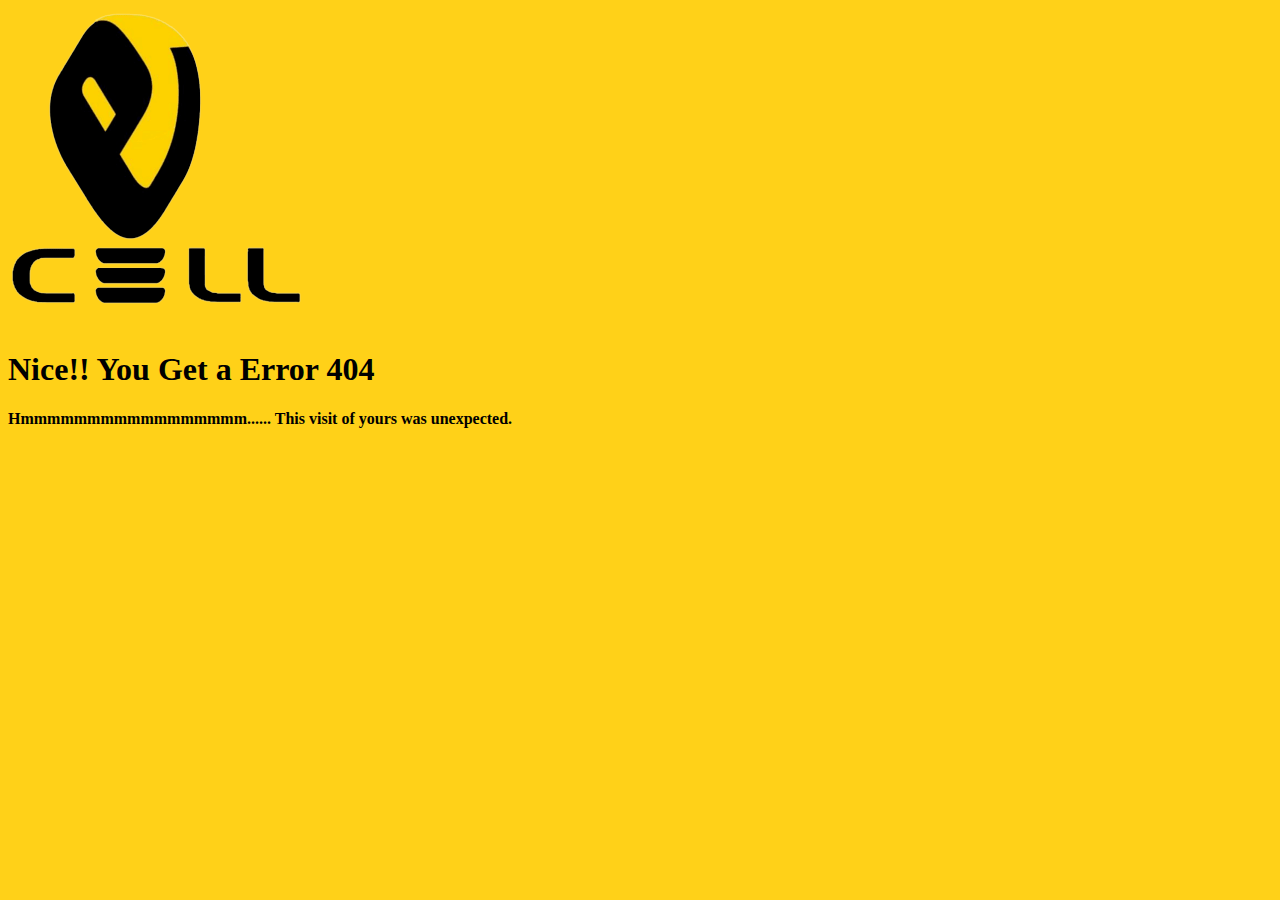
==== commit abe4be0c: "added registration page for volunteers" ====
--- a/index.html
+++ b/index.html
@@ -9,7 +9,7 @@
   <meta property="og:title" content="E-Cell" />
   <meta property="og:description"
     content="E-Cell is created with the aim of supporting students at XIE in their entrepreneurial ventures by providing resources, innovative programs and opportunities to connect with mentors and investors." />
-  <title>E-Cell Registration Form</title>
+  <title>E-Cell </title>
 
   <link rel="icon" href="images/favicon.ico" sizes="16x16" type="image/png">
   <!-- Bootstrap CSS -->
@@ -29,7 +29,7 @@
     <br />
 
     <h1>Nice!! You Get a Error 404</h1>
-    <h4>Please Try Again when you're asked to fill the form</h4>
+    <h4>Hmmmmmmmmmmmmmmmmm...... This visit of yours was unexpected.</h4>
   </div>
 
 
@@ -103,7 +103,6 @@
   <script src="https://code.jquery.com/jquery-3.6.0.js" integrity="sha256-H+K7U5CnXl1h5ywQfKtSj8PCmoN9aaq30gDh27Xc0jk="
     crossorigin="anonymous"></script>
   <script src="js/index.js"></script>
-  <script src="js/nores.js"></script>
 </body>
 
 </html>